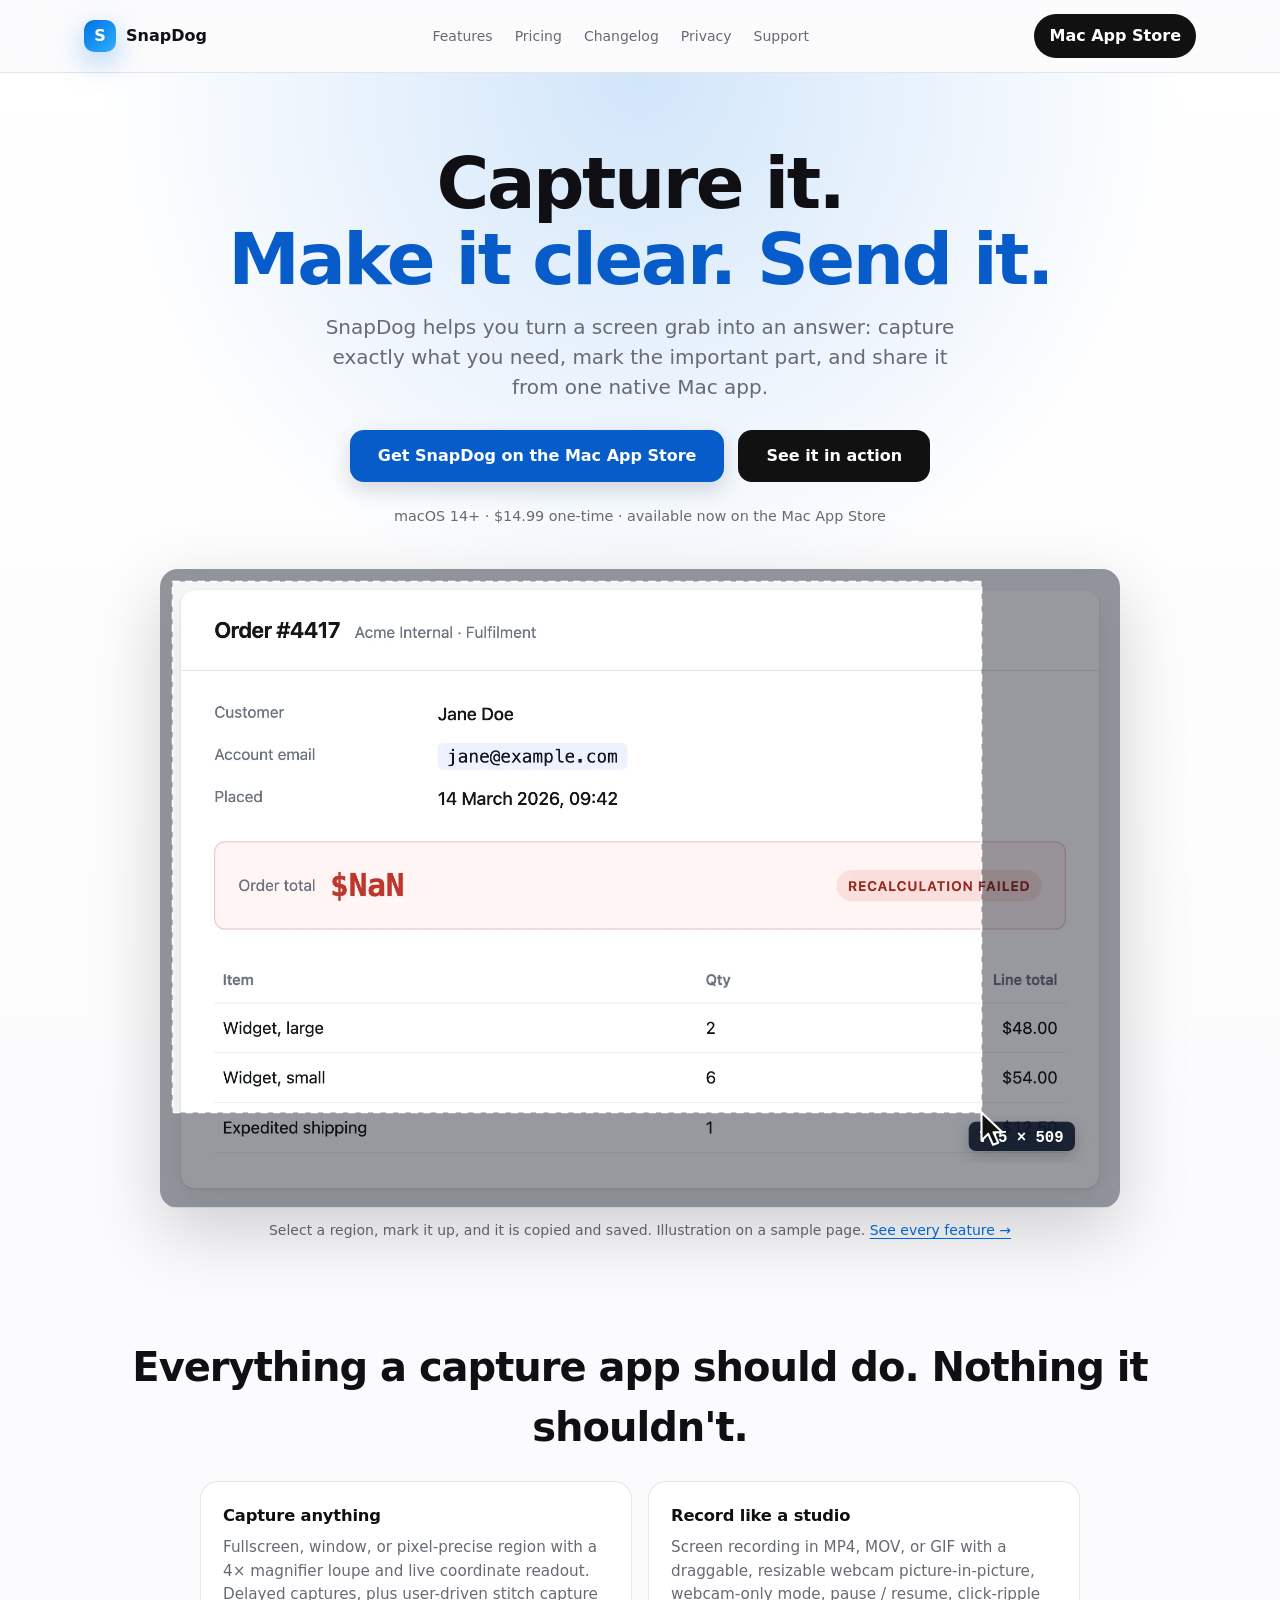
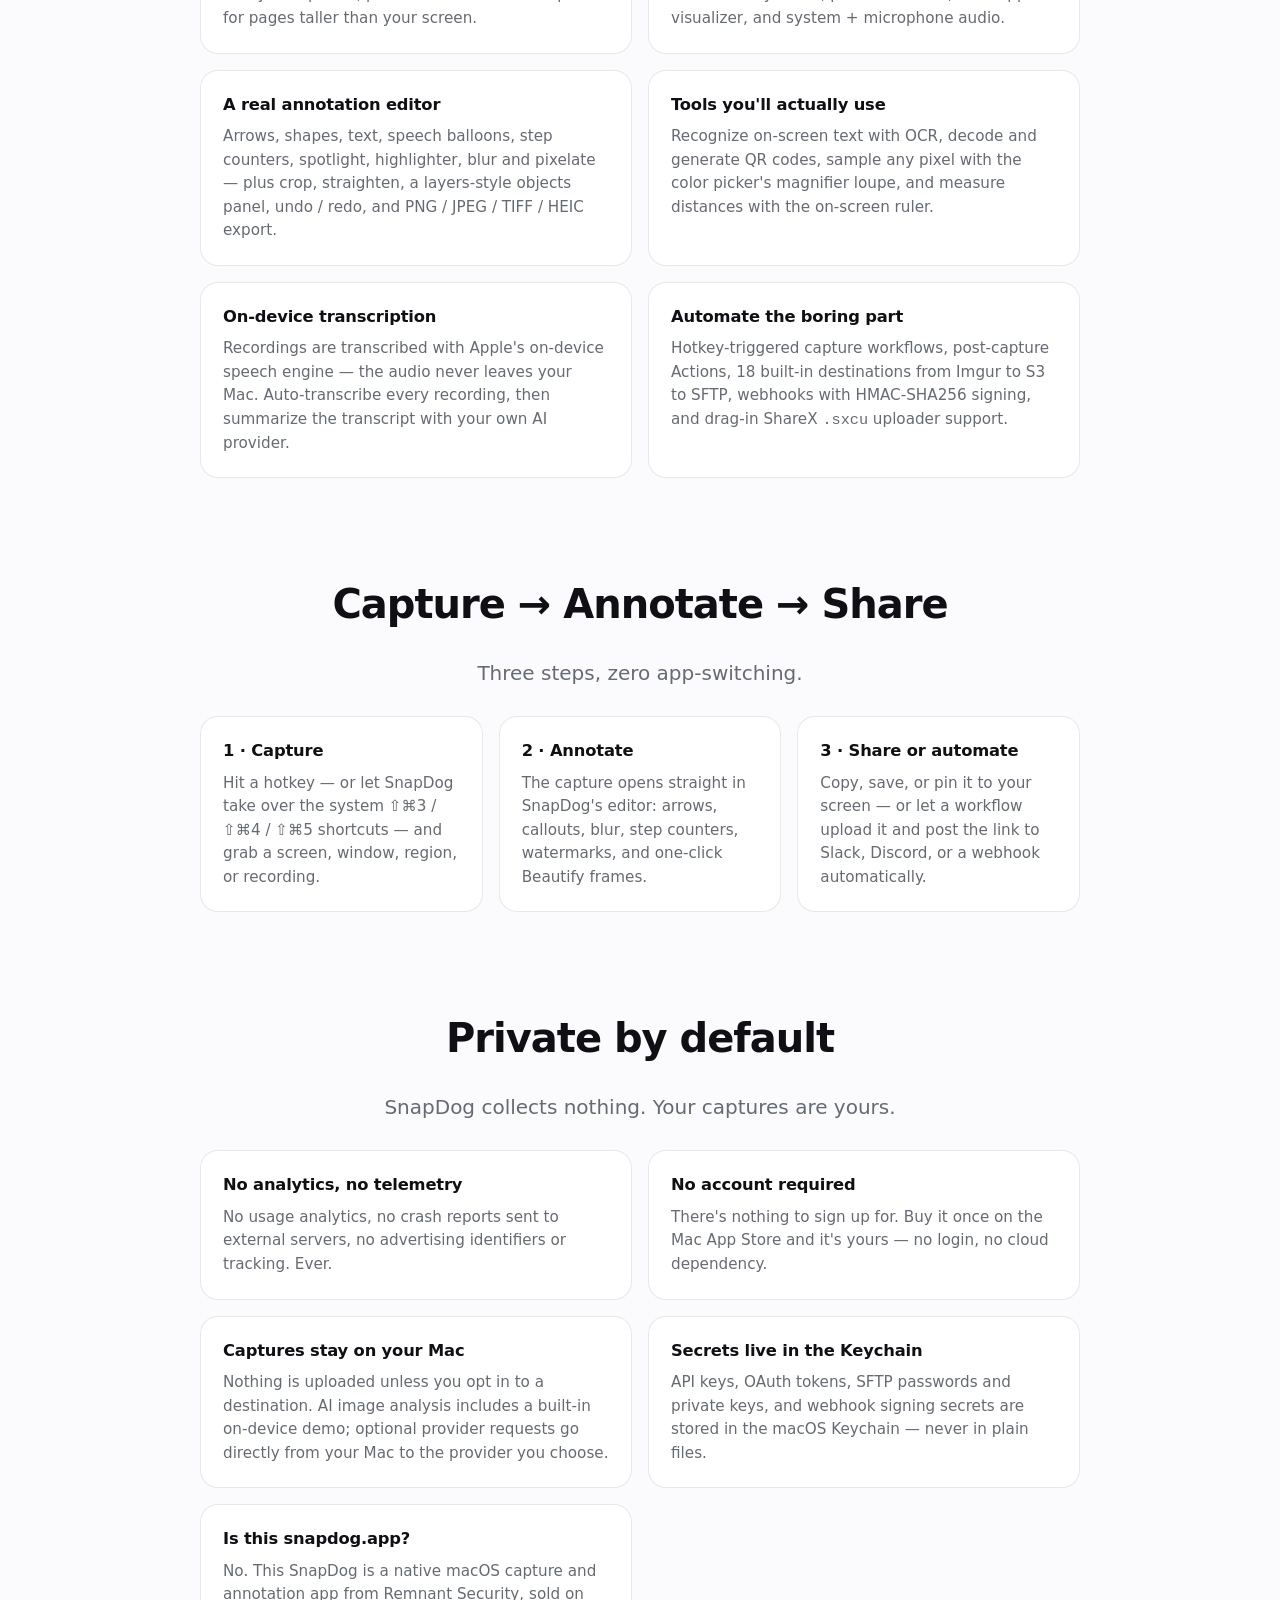
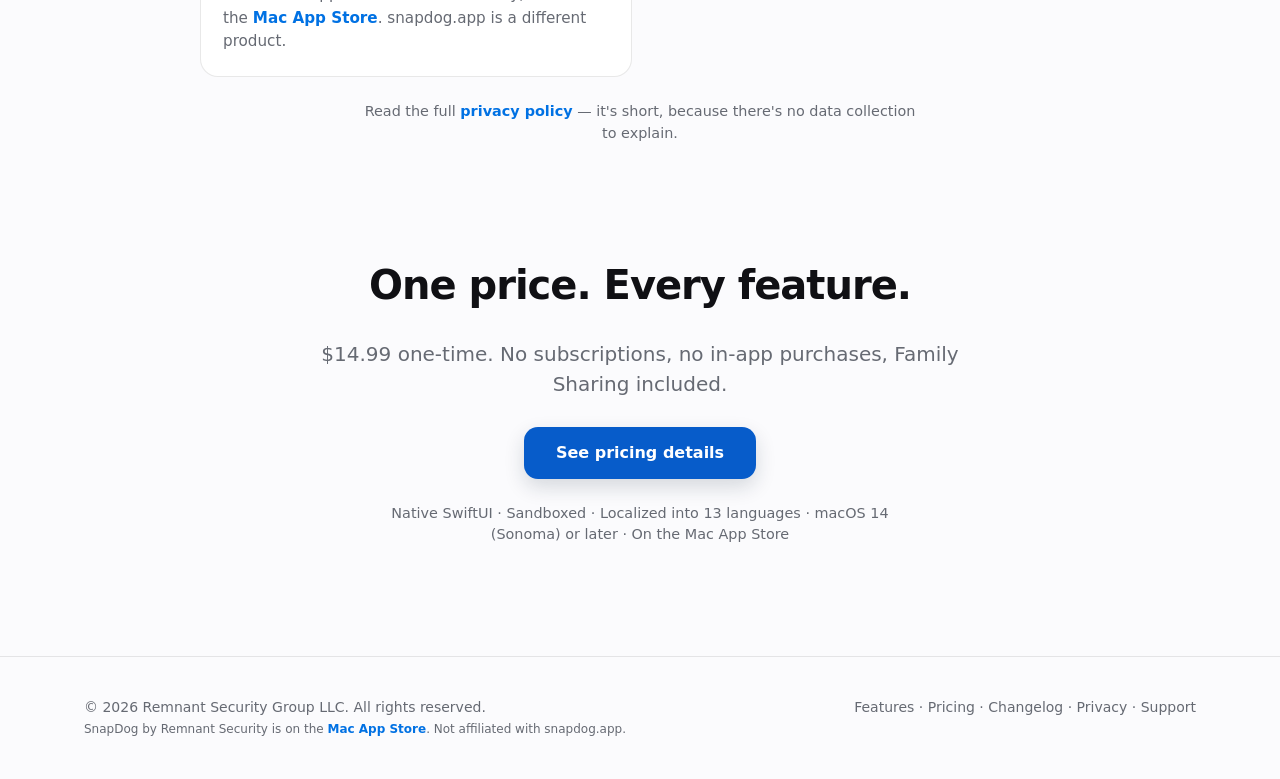
==== index.html @ 6e016fe4 "publish snapdog site → snapdog.remnantsecurity.com" ====
<!doctype html><html lang="en"><head><meta charset="utf-8"><meta name="viewport" content="width=device-width, initial-scale=1"><title>SnapDog — Capture, Record &amp; Annotate from your Mac's menu bar</title><meta name="description" content="SnapDog is a native macOS menu-bar app for screenshots, screen recording, and annotation — with OCR, QR tools, on-device transcription, workflows, and 18 built-in destinations. $14.99 one-time, available now on the Mac App Store."><link rel="canonical" href="https://snapdog.remnantsecurity.com/"><meta property="og:title" content="SnapDog — Capture, Record &amp; Annotate from your Mac's menu bar"><meta property="og:description" content="Native macOS screen capture, screen recording with webcam picture-in-picture, a full annotation editor, OCR, QR tools, and one-tap upload to 18 built-in destinations. $14.99 one-time — available now on the Mac App Store."><meta property="og:type" content="website"><meta property="og:url" content="https://snapdog.remnantsecurity.com/"><meta property="og:image" content="https://snapdog.remnantsecurity.com/og-card.png"><meta property="og:image:width" content="1024"><meta property="og:image:height" content="576"><meta property="og:image:alt" content="SnapDog for macOS: menu-bar capture menu, $14.99 once, no account, macOS 14+"><meta name="twitter:image" content="https://snapdog.remnantsecurity.com/og-card.png"><meta name="twitter:card" content="summary_large_image"><meta name="theme-color" content="#0071e3"><link rel="icon" type="image/svg+xml" href="/favicon.svg"><style>
:root{--accent:#0071e3;--accent2:#30b0ff;--dark:#07111f;--ink:#101014;--muted:#666a73;--bg:#fbfbfd;--card:#fff;--line:rgba(0,0,0,.09);--shadow:0 24px 70px rgba(0,0,0,.12);--radius:28px}*{box-sizing:border-box}html{scroll-behavior:smooth}body{margin:0;background:var(--bg);color:var(--ink);font-family:-apple-system,BlinkMacSystemFont,"SF Pro Display","Inter",system-ui,sans-serif;line-height:1.5;-webkit-font-smoothing:antialiased}a{color:inherit;text-decoration:none}.nav{position:sticky;top:0;z-index:50;background:rgba(251,251,253,.78);backdrop-filter:saturate(180%) blur(22px);border-bottom:1px solid var(--line)}.navin{max-width:1160px;margin:auto;padding:14px 24px;display:flex;align-items:center;justify-content:space-between}.brand{display:flex;align-items:center;gap:10px;font-weight:800}.mark{width:32px;height:32px;border-radius:10px;background:linear-gradient(135deg,var(--accent),var(--accent2));display:grid;place-items:center;color:white;box-shadow:0 10px 30px color-mix(in srgb,var(--accent) 35%,transparent)}.links{display:flex;gap:22px;color:var(--muted);font-size:14px}.pill{padding:10px 15px;border-radius:999px;background:#111;color:white;font-weight:700}.wrap{max-width:1160px;margin:auto;padding:0 24px}.miniHero{padding:72px 0 32px;background:radial-gradient(circle at 50% 0%,color-mix(in srgb,var(--accent) 18%,transparent),transparent 40%),linear-gradient(180deg,#fff,var(--bg));text-align:center}.miniHero h1{font-size:clamp(40px,6vw,72px);line-height:1;letter-spacing:-.05em;margin:0 0 14px}.miniHero h1 span{background:linear-gradient(135deg,#0071e3 0%,#30b0ff 100%);-webkit-background-clip:text;-webkit-text-fill-color:transparent;background-clip:text}.lead{font-size:20px;color:var(--muted);max-width:660px;margin:0 auto}.section{padding:48px 0 96px}.tierWrap{display:grid;grid-template-columns:minmax(0,420px);justify-content:center;margin-top:8px}.tier{position:relative;border:1px solid transparent;border-radius:24px;background:linear-gradient(#fff,#fff) padding-box,linear-gradient(135deg,#0071e3 0%,#30b0ff 100%) border-box;box-shadow:0 16px 48px rgba(0,113,227,.18);padding:44px 36px 36px;text-align:left}.tier .ribbon{position:absolute;top:-14px;left:50%;transform:translateX(-50%);background:linear-gradient(135deg,#0071e3 0%,#30b0ff 100%);color:#fff;font-size:.72rem;font-weight:700;letter-spacing:.06em;text-transform:uppercase;padding:6px 16px;border-radius:14px;box-shadow:0 4px 12px rgba(0,113,227,.35)}.tier h3{margin:0 0 4px;font-size:1.2rem;letter-spacing:-.01em}.priceTag{font-size:3rem;font-weight:800;letter-spacing:-.03em;margin:14px 0 6px}.priceTag small{font-size:1rem;color:var(--muted);font-weight:600;margin-left:6px}.period{color:var(--muted);font-size:.95rem;margin-bottom:24px}.intro{display:inline-block;background:color-mix(in srgb,var(--accent) 10%,white);color:color-mix(in srgb,var(--accent) 80%,black);padding:6px 12px;border-radius:10px;font-size:.85rem;font-weight:700;margin-bottom:22px}.tier ul{list-style:none;padding:0;display:grid;gap:10px;margin:0 0 28px}.tier li{display:flex;align-items:flex-start;gap:10px;font-size:.95rem;color:var(--ink);line-height:1.5}.tier li:before{content:"";width:18px;height:18px;flex-shrink:0;margin-top:2px;background:url("data:image/svg+xml,%3Csvg xmlns='http://www.w3.org/2000/svg' viewBox='0 0 20 20'%3E%3Ccircle cx='10' cy='10' r='10' fill='%230071e3'/%3E%3Cpath d='M6 10l3 3 5-5' stroke='white' stroke-width='1.5' fill='none' stroke-linecap='round' stroke-linejoin='round'/%3E%3C/svg%3E") no-repeat center;background-size:contain}.buy{display:block;text-align:center;background:linear-gradient(180deg,#0080ff 0%,#0071e3 100%);color:#fff;padding:14px;border-radius:14px;font-weight:700;font-size:1rem;box-shadow:0 4px 16px rgba(0,113,227,.30),inset 0 1px 0 rgba(255,255,255,.25);transition:filter .2s,transform .2s,box-shadow .2s}.buy:hover{filter:brightness(1.05);transform:translateY(-1px);box-shadow:0 10px 28px rgba(0,113,227,.40),inset 0 1px 0 rgba(255,255,255,.30)}.fineprint{text-align:center;color:var(--muted);font-size:.9rem;margin-top:24px;max-width:560px;margin-left:auto;margin-right:auto}.faq{margin-top:64px}.faq h2{font-size:clamp(28px,4vw,40px);letter-spacing:-.025em;margin:0 0 24px;text-align:center}.faqGrid{display:grid;grid-template-columns:repeat(2,1fr);gap:16px;max-width:880px;margin:0 auto}.faqItem{background:var(--card);border:1px solid var(--line);border-radius:18px;padding:22px}.faqItem h3{margin:0 0 8px;font-size:1.02rem;letter-spacing:-.01em}.faqItem p{margin:0;color:var(--muted);font-size:.95rem;line-height:1.55}.footer{padding:40px 0;color:var(--muted);font-size:14px;border-top:1px solid var(--line)}.footerin{display:flex;justify-content:space-between;gap:20px;flex-wrap:wrap}@media(max-width:768px){.links{display:none}.faqGrid{grid-template-columns:1fr}.tier{padding:36px 24px 30px}.priceTag{font-size:2.4rem}}.home-product{position:relative;width:min(100%,960px);aspect-ratio:1.7;margin:42px auto 0;background:#0b1322;border-radius:18px;overflow:hidden;box-shadow:0 24px 70px rgba(0,0,0,.18)}.home-product-image{position:absolute;display:block;max-width:none;width:275%;height:auto;left:50%;top:50%;transform:translate(-50%,-59%)}.home-caption{margin:12px 0 0;color:var(--muted);font-size:14px}.home-caption a{color:var(--accent);text-decoration:underline;text-underline-offset:3px}@media(max-width:650px){.home-product{aspect-ratio:1.2}.home-product-image{width:340%}}.miniHero h1{letter-spacing:-.035em;line-height:1.06}.miniHero h1 span{background:none;color:#075cca;-webkit-text-fill-color:currentColor}.buy{background:#075cca;box-shadow:0 8px 20px rgba(18,35,59,.16)}.buy:hover{box-shadow:0 12px 25px rgba(18,35,59,.2)}.sd-demo{position:relative;width:min(100%,960px);margin:42px auto 0;border-radius:18px;overflow:hidden;background:#f3f4f6;box-shadow:0 24px 70px rgba(0,0,0,.18);aspect-ratio:1840/1224}.sd-demo svg,.sd-demo>img{display:block;width:100%;height:100%}@media(max-width:650px){.sd-demo{border-radius:11px;margin-top:30px}}
/* Phone layout: keep site navigation reachable, and give links real tap targets. */@media(max-width:768px){.navin{flex-wrap:wrap;row-gap:2px}.links{display:flex!important;order:3;width:100%;gap:2px;overflow-x:auto;scrollbar-width:none;-webkit-overflow-scrolling:touch;margin:0 -10px}.links::-webkit-scrollbar{display:none}.links a{flex:none;padding:10px;font-size:15px;white-space:nowrap}footer a{display:inline-block;padding:10px 2px}.tier{min-width:0;overflow-wrap:anywhere}}
</style></head><body><nav class="nav"><div class="navin"><a class="brand" href="/"><span class="mark">S</span>SnapDog</a><div class="links"><a href="/features.html">Features</a><a href="/pricing.html">Pricing</a><a href="/changelog.html">Changelog</a><a href="/privacy.html">Privacy</a><a href="/support.html">Support</a></div><a class="pill" href="https://apps.apple.com/app/snapdog-capture-annotate/id6783121166?mt=12" target="_blank" rel="noopener">Mac App Store</a></div></nav><main><section class="miniHero"><div class="wrap"><h1>Capture it.<br><span>Make it clear. Send it.</span></h1><p class="lead">SnapDog helps you turn a screen grab into an answer: capture exactly what you need, mark the important part, and share it from one native Mac app.</p><div style="margin-top:28px;display:flex;gap:14px;justify-content:center;flex-wrap:wrap"><a class="buy" style="display:inline-block;padding:14px 28px" href="https://apps.apple.com/app/snapdog-capture-annotate/id6783121166?mt=12">Get SnapDog on the Mac App Store</a><a class="pill" style="padding:14px 28px;border-radius:14px" href="/features.html">See it in action</a></div><p class="fineprint">macOS 14+ · $14.99 one-time · available now on the Mac App Store</p><figure class="sd-demo home-demo" data-demo="flow"><img src="/media/order-annotated.png" alt="A sample order page marked up with an arrow, numbered steps, a highlight, and a blurred email address" width="1840" height="1224"></figure><p class="home-caption">Select a region, mark it up, and it is copied and saved. Illustration on a sample page. <a href="/features.html">See every feature →</a></p></div></section><section class="section" style="padding-top:0"><div class="wrap"><div class="faq"><h2>Everything a capture app should do. Nothing it shouldn't.</h2><div class="faqGrid"><div class="faqItem"><h3>Capture anything</h3><p>Fullscreen, window, or pixel-precise region with a 4× magnifier loupe and live coordinate readout. Delayed captures, plus user-driven stitch capture for pages taller than your screen.</p></div><div class="faqItem"><h3>Record like a studio</h3><p>Screen recording in MP4, MOV, or GIF with a draggable, resizable webcam picture-in-picture, webcam-only mode, pause / resume, click-ripple visualizer, and system + microphone audio.</p></div><div class="faqItem"><h3>A real annotation editor</h3><p>Arrows, shapes, text, speech balloons, step counters, spotlight, highlighter, blur and pixelate — plus crop, straighten, a layers-style objects panel, undo / redo, and PNG / JPEG / TIFF / HEIC export.</p></div><div class="faqItem"><h3>Tools you'll actually use</h3><p>Recognize on-screen text with OCR, decode and generate QR codes, sample any pixel with the color picker's magnifier loupe, and measure distances with the on-screen ruler.</p></div><div class="faqItem"><h3>On-device transcription</h3><p>Recordings are transcribed with Apple's on-device speech engine — the audio never leaves your Mac. Auto-transcribe every recording, then summarize the transcript with your own AI provider.</p></div><div class="faqItem"><h3>Automate the boring part</h3><p>Hotkey-triggered capture workflows, post-capture Actions, 18 built-in destinations from Imgur to S3 to SFTP, webhooks with HMAC-SHA256 signing, and drag-in ShareX <code>.sxcu</code> uploader support.</p></div></div></div></div></section><section class="section" style="padding-top:0"><div class="wrap"><div class="faq" style="margin-top:0"><h2>Capture → Annotate → Share</h2><p class="lead" style="text-align:center;margin-bottom:28px">Three steps, zero app-switching.</p><div style="display:grid;grid-template-columns:repeat(auto-fit,minmax(240px,1fr));gap:16px;max-width:880px;margin:0 auto"><div class="faqItem"><h3>1 · Capture</h3><p>Hit a hotkey — or let SnapDog take over the system ⇧⌘3 / ⇧⌘4 / ⇧⌘5 shortcuts — and grab a screen, window, region, or recording.</p></div><div class="faqItem"><h3>2 · Annotate</h3><p>The capture opens straight in SnapDog's editor: arrows, callouts, blur, step counters, watermarks, and one-click Beautify frames.</p></div><div class="faqItem"><h3>3 · Share or automate</h3><p>Copy, save, or pin it to your screen — or let a workflow upload it and post the link to Slack, Discord, or a webhook automatically.</p></div></div></div></div></section><section class="section" style="padding-top:0"><div class="wrap"><div class="faq" style="margin-top:0"><h2>Private by default</h2><p class="lead" style="text-align:center;margin-bottom:28px">SnapDog collects nothing. Your captures are yours.</p><div class="faqGrid"><div class="faqItem"><h3>No analytics, no telemetry</h3><p>No usage analytics, no crash reports sent to external servers, no advertising identifiers or tracking. Ever.</p></div><div class="faqItem"><h3>No account required</h3><p>There's nothing to sign up for. Buy it once on the Mac App Store and it's yours — no login, no cloud dependency.</p></div><div class="faqItem"><h3>Captures stay on your Mac</h3><p>Nothing is uploaded unless you opt in to a destination. AI image analysis includes a built-in on-device demo; optional provider requests go directly from your Mac to the provider you choose.</p></div><div class="faqItem"><h3>Secrets live in the Keychain</h3><p>API keys, OAuth tokens, SFTP passwords and private keys, and webhook signing secrets are stored in the macOS Keychain — never in plain files.</p></div><div class="faqItem"><h3>Is this snapdog.app?</h3><p>No. This SnapDog is a native macOS capture and annotation app from Remnant Security, sold on the <a href="https://apps.apple.com/us/app/snapdog-capture-annotate/id6783121166?mt=12" target="_blank" rel="noopener" style="color:var(--accent);font-weight:600">Mac App Store</a>. snapdog.app is a different product.</p></div></div><p class="fineprint">Read the full <a href="/privacy.html" style="color:var(--accent);font-weight:600">privacy policy</a> — it's short, because there's no data collection to explain.</p></div></div></section><section class="section" style="padding-top:0"><div class="wrap" style="text-align:center"><div class="faq" style="margin-top:0"><h2>One price. Every feature.</h2><p class="lead">$14.99 one-time. No subscriptions, no in-app purchases, Family Sharing included.</p><div style="margin-top:28px"><a class="buy" style="display:inline-block;padding:14px 32px" href="/pricing.html">See pricing details</a></div><p class="fineprint">Native SwiftUI · Sandboxed · Localized into 13 languages · macOS 14 (Sonoma) or later · On the Mac App Store</p></div></div></section></main><footer class="footer"><div class="wrap footerin"><div>© 2026 <a href="https://remnantsecurity.com" target="_blank">Remnant Security Group LLC</a>. All rights reserved.<br><span style="font-size:12px">SnapDog by Remnant Security is on the <a href="https://apps.apple.com/us/app/snapdog-capture-annotate/id6783121166?mt=12" target="_blank" rel="noopener" style="color:var(--accent);font-weight:600">Mac App Store</a>. Not affiliated with snapdog.app.</span></div><div><a href="/features.html">Features</a> · <a href="/pricing.html">Pricing</a> · <a href="/changelog.html">Changelog</a> · <a href="/privacy.html">Privacy</a> · <a href="/support.html">Support</a></div></div></footer><script src="/demo.js" defer></script><script src="/posthog.js"></script></body></html>
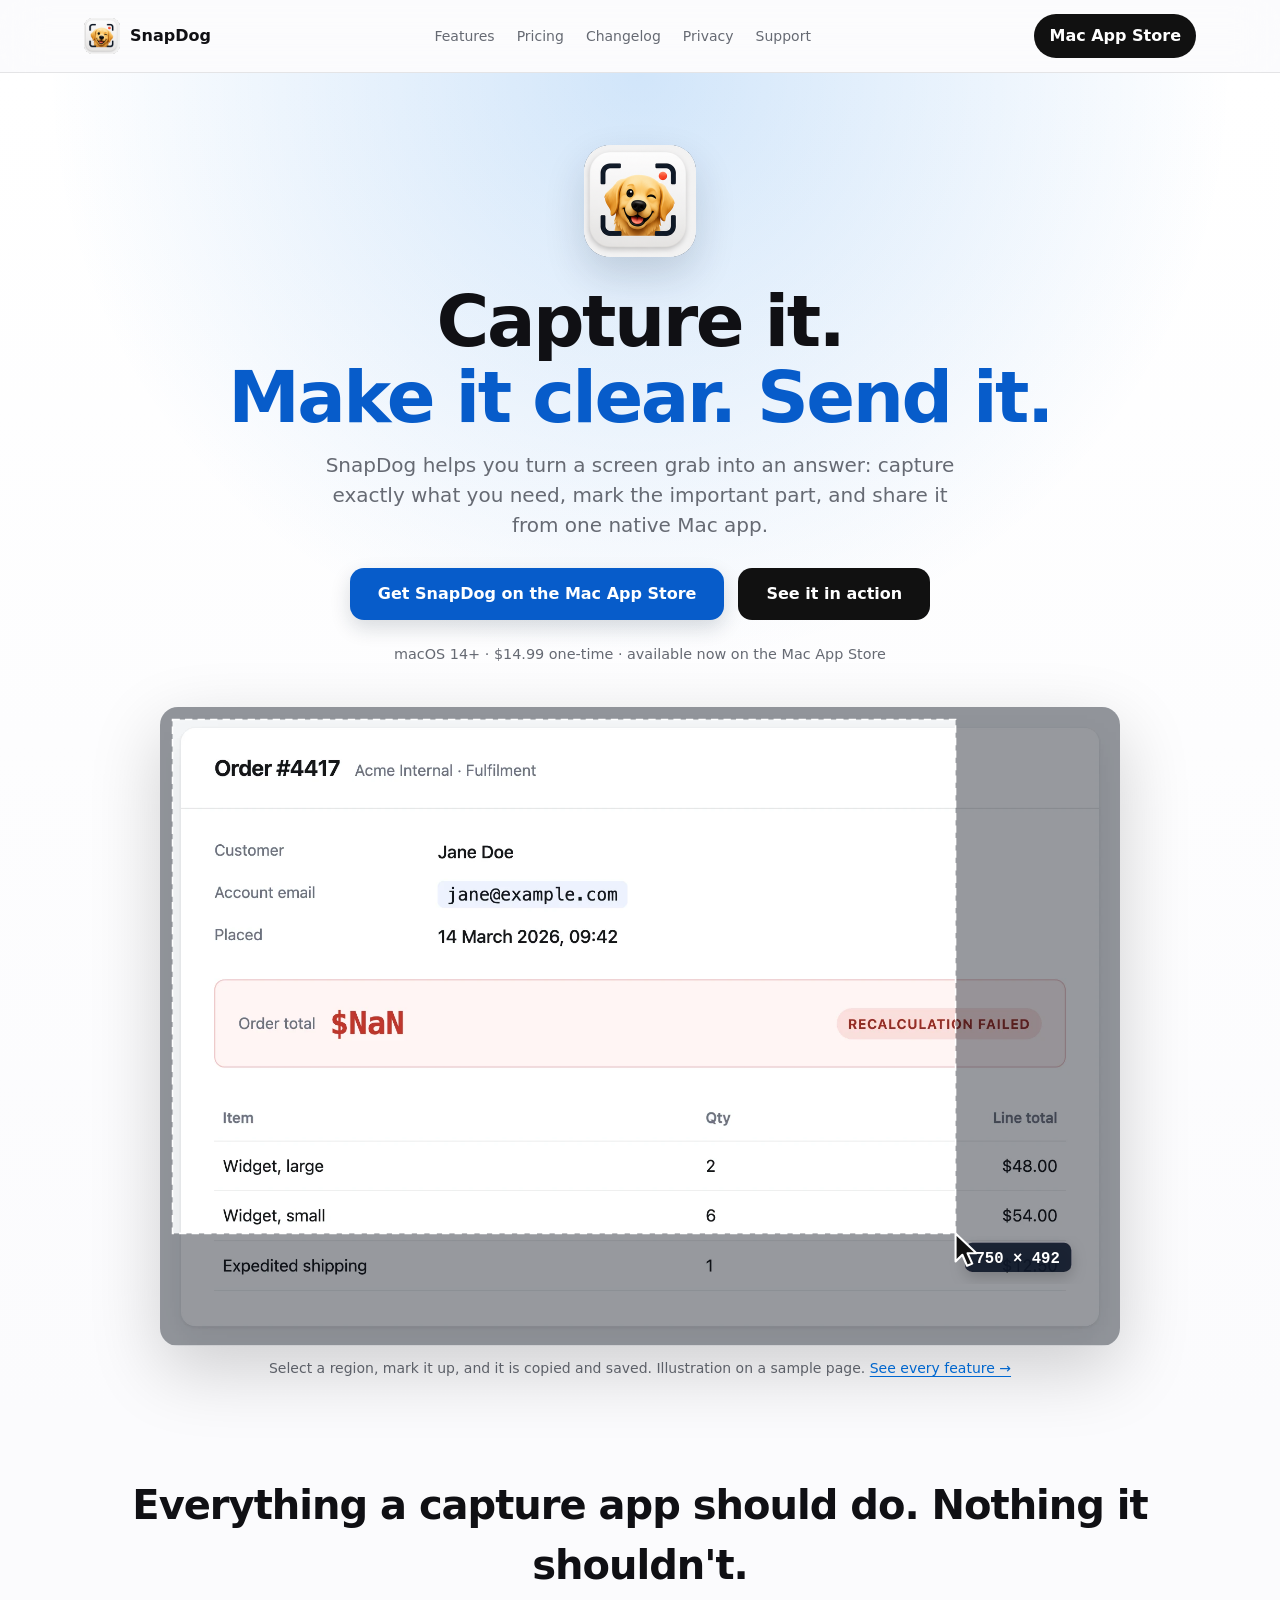
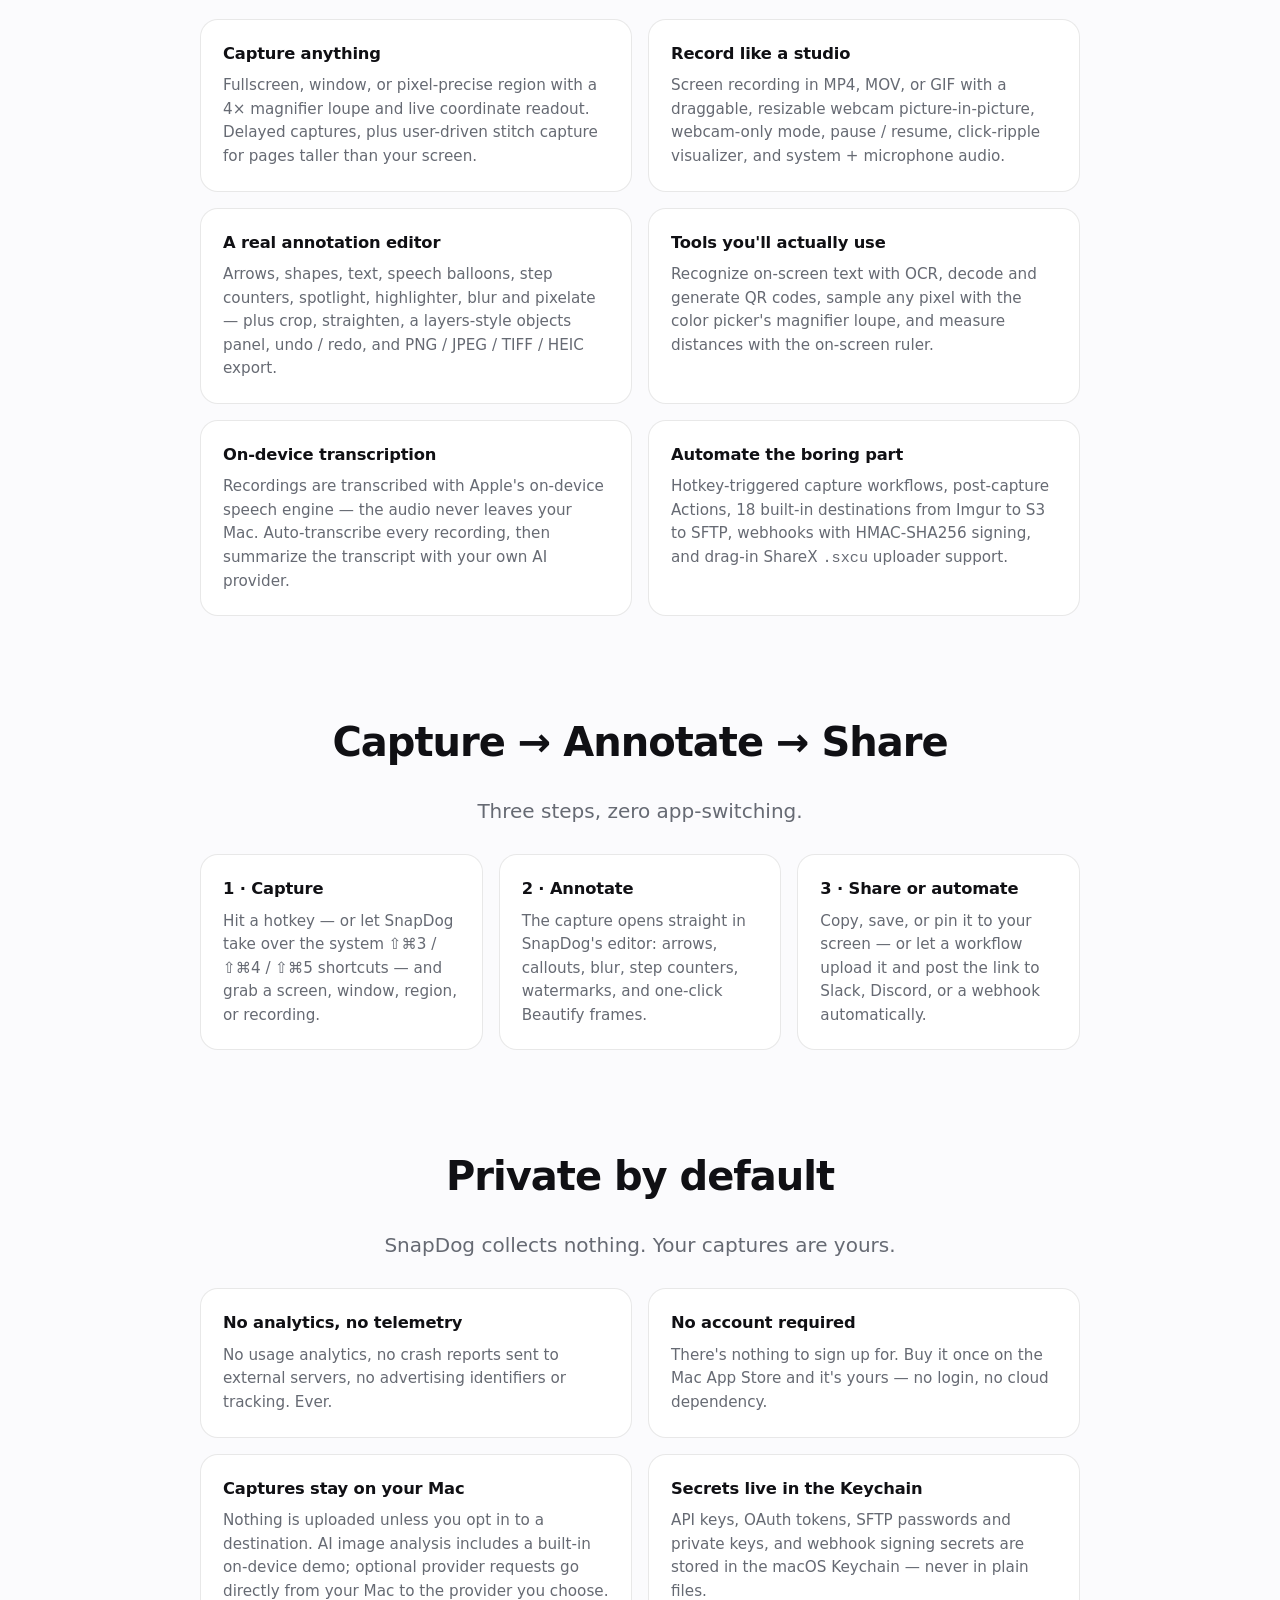
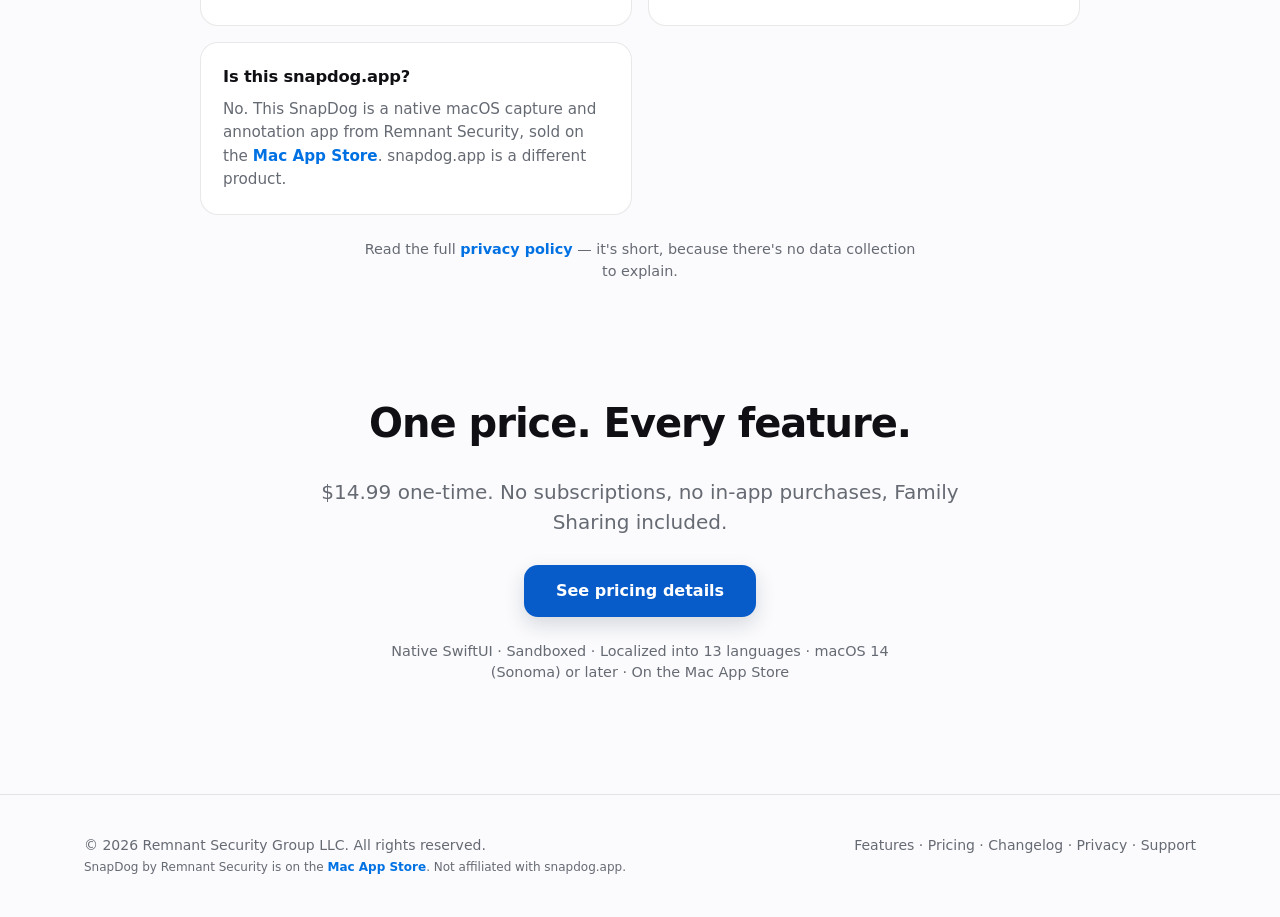
==== commit 023d66ec: "publish snapdog site → snapdog.remnantsecurity.com" ====
--- a/index.html
+++ b/index.html
@@ -1,4 +1,4 @@
-<!doctype html><html lang="en"><head><meta charset="utf-8"><meta name="viewport" content="width=device-width, initial-scale=1"><title>SnapDog — Capture, Record &amp; Annotate from your Mac's menu bar</title><meta name="description" content="SnapDog is a native macOS menu-bar app for screenshots, screen recording, and annotation — with OCR, QR tools, on-device transcription, workflows, and 18 built-in destinations. $14.99 one-time, available now on the Mac App Store."><link rel="canonical" href="https://snapdog.remnantsecurity.com/"><meta property="og:title" content="SnapDog — Capture, Record &amp; Annotate from your Mac's menu bar"><meta property="og:description" content="Native macOS screen capture, screen recording with webcam picture-in-picture, a full annotation editor, OCR, QR tools, and one-tap upload to 18 built-in destinations. $14.99 one-time — available now on the Mac App Store."><meta property="og:type" content="website"><meta property="og:url" content="https://snapdog.remnantsecurity.com/"><meta property="og:image" content="https://snapdog.remnantsecurity.com/og-card.png"><meta property="og:image:width" content="1024"><meta property="og:image:height" content="576"><meta property="og:image:alt" content="SnapDog for macOS: menu-bar capture menu, $14.99 once, no account, macOS 14+"><meta name="twitter:image" content="https://snapdog.remnantsecurity.com/og-card.png"><meta name="twitter:card" content="summary_large_image"><meta name="theme-color" content="#0071e3"><link rel="icon" type="image/svg+xml" href="/favicon.svg"><style>
+<!doctype html><html lang="en"><head><meta charset="utf-8"><meta name="viewport" content="width=device-width, initial-scale=1"><title>SnapDog — Capture, Record &amp; Annotate from your Mac's menu bar</title><meta name="description" content="SnapDog is a native macOS menu-bar app for screenshots, screen recording, and annotation — with OCR, QR tools, on-device transcription, workflows, and 18 built-in destinations. $14.99 one-time, available now on the Mac App Store."><link rel="canonical" href="https://snapdog.remnantsecurity.com/"><meta property="og:title" content="SnapDog — Capture, Record &amp; Annotate from your Mac's menu bar"><meta property="og:description" content="Native macOS screen capture, screen recording with webcam picture-in-picture, a full annotation editor, OCR, QR tools, and one-tap upload to 18 built-in destinations. $14.99 one-time — available now on the Mac App Store."><meta property="og:type" content="website"><meta property="og:url" content="https://snapdog.remnantsecurity.com/"><meta property="og:image" content="https://snapdog.remnantsecurity.com/og-card.png"><meta property="og:image:width" content="1024"><meta property="og:image:height" content="576"><meta property="og:image:alt" content="SnapDog for macOS: menu-bar capture menu, $14.99 once, no account, macOS 14+"><meta name="twitter:image" content="https://snapdog.remnantsecurity.com/og-card.png"><meta name="twitter:card" content="summary_large_image"><meta name="theme-color" content="#0071e3"><link rel="icon" type="image/png" sizes="32x32" href="/favicon-32.png"><link rel="icon" type="image/png" sizes="64x64" href="/favicon-64.png"><link rel="apple-touch-icon" href="/apple-touch-icon.png"><style>
 :root{--accent:#0071e3;--accent2:#30b0ff;--dark:#07111f;--ink:#101014;--muted:#666a73;--bg:#fbfbfd;--card:#fff;--line:rgba(0,0,0,.09);--shadow:0 24px 70px rgba(0,0,0,.12);--radius:28px}*{box-sizing:border-box}html{scroll-behavior:smooth}body{margin:0;background:var(--bg);color:var(--ink);font-family:-apple-system,BlinkMacSystemFont,"SF Pro Display","Inter",system-ui,sans-serif;line-height:1.5;-webkit-font-smoothing:antialiased}a{color:inherit;text-decoration:none}.nav{position:sticky;top:0;z-index:50;background:rgba(251,251,253,.78);backdrop-filter:saturate(180%) blur(22px);border-bottom:1px solid var(--line)}.navin{max-width:1160px;margin:auto;padding:14px 24px;display:flex;align-items:center;justify-content:space-between}.brand{display:flex;align-items:center;gap:10px;font-weight:800}.mark{width:32px;height:32px;border-radius:10px;background:linear-gradient(135deg,var(--accent),var(--accent2));display:grid;place-items:center;color:white;box-shadow:0 10px 30px color-mix(in srgb,var(--accent) 35%,transparent)}.links{display:flex;gap:22px;color:var(--muted);font-size:14px}.pill{padding:10px 15px;border-radius:999px;background:#111;color:white;font-weight:700}.wrap{max-width:1160px;margin:auto;padding:0 24px}.miniHero{padding:72px 0 32px;background:radial-gradient(circle at 50% 0%,color-mix(in srgb,var(--accent) 18%,transparent),transparent 40%),linear-gradient(180deg,#fff,var(--bg));text-align:center}.miniHero h1{font-size:clamp(40px,6vw,72px);line-height:1;letter-spacing:-.05em;margin:0 0 14px}.miniHero h1 span{background:linear-gradient(135deg,#0071e3 0%,#30b0ff 100%);-webkit-background-clip:text;-webkit-text-fill-color:transparent;background-clip:text}.lead{font-size:20px;color:var(--muted);max-width:660px;margin:0 auto}.section{padding:48px 0 96px}.tierWrap{display:grid;grid-template-columns:minmax(0,420px);justify-content:center;margin-top:8px}.tier{position:relative;border:1px solid transparent;border-radius:24px;background:linear-gradient(#fff,#fff) padding-box,linear-gradient(135deg,#0071e3 0%,#30b0ff 100%) border-box;box-shadow:0 16px 48px rgba(0,113,227,.18);padding:44px 36px 36px;text-align:left}.tier .ribbon{position:absolute;top:-14px;left:50%;transform:translateX(-50%);background:linear-gradient(135deg,#0071e3 0%,#30b0ff 100%);color:#fff;font-size:.72rem;font-weight:700;letter-spacing:.06em;text-transform:uppercase;padding:6px 16px;border-radius:14px;box-shadow:0 4px 12px rgba(0,113,227,.35)}.tier h3{margin:0 0 4px;font-size:1.2rem;letter-spacing:-.01em}.priceTag{font-size:3rem;font-weight:800;letter-spacing:-.03em;margin:14px 0 6px}.priceTag small{font-size:1rem;color:var(--muted);font-weight:600;margin-left:6px}.period{color:var(--muted);font-size:.95rem;margin-bottom:24px}.intro{display:inline-block;background:color-mix(in srgb,var(--accent) 10%,white);color:color-mix(in srgb,var(--accent) 80%,black);padding:6px 12px;border-radius:10px;font-size:.85rem;font-weight:700;margin-bottom:22px}.tier ul{list-style:none;padding:0;display:grid;gap:10px;margin:0 0 28px}.tier li{display:flex;align-items:flex-start;gap:10px;font-size:.95rem;color:var(--ink);line-height:1.5}.tier li:before{content:"";width:18px;height:18px;flex-shrink:0;margin-top:2px;background:url("data:image/svg+xml,%3Csvg xmlns='http://www.w3.org/2000/svg' viewBox='0 0 20 20'%3E%3Ccircle cx='10' cy='10' r='10' fill='%230071e3'/%3E%3Cpath d='M6 10l3 3 5-5' stroke='white' stroke-width='1.5' fill='none' stroke-linecap='round' stroke-linejoin='round'/%3E%3C/svg%3E") no-repeat center;background-size:contain}.buy{display:block;text-align:center;background:linear-gradient(180deg,#0080ff 0%,#0071e3 100%);color:#fff;padding:14px;border-radius:14px;font-weight:700;font-size:1rem;box-shadow:0 4px 16px rgba(0,113,227,.30),inset 0 1px 0 rgba(255,255,255,.25);transition:filter .2s,transform .2s,box-shadow .2s}.buy:hover{filter:brightness(1.05);transform:translateY(-1px);box-shadow:0 10px 28px rgba(0,113,227,.40),inset 0 1px 0 rgba(255,255,255,.30)}.fineprint{text-align:center;color:var(--muted);font-size:.9rem;margin-top:24px;max-width:560px;margin-left:auto;margin-right:auto}.faq{margin-top:64px}.faq h2{font-size:clamp(28px,4vw,40px);letter-spacing:-.025em;margin:0 0 24px;text-align:center}.faqGrid{display:grid;grid-template-columns:repeat(2,1fr);gap:16px;max-width:880px;margin:0 auto}.faqItem{background:var(--card);border:1px solid var(--line);border-radius:18px;padding:22px}.faqItem h3{margin:0 0 8px;font-size:1.02rem;letter-spacing:-.01em}.faqItem p{margin:0;color:var(--muted);font-size:.95rem;line-height:1.55}.footer{padding:40px 0;color:var(--muted);font-size:14px;border-top:1px solid var(--line)}.footerin{display:flex;justify-content:space-between;gap:20px;flex-wrap:wrap}@media(max-width:768px){.links{display:none}.faqGrid{grid-template-columns:1fr}.tier{padding:36px 24px 30px}.priceTag{font-size:2.4rem}}.home-product{position:relative;width:min(100%,960px);aspect-ratio:1.7;margin:42px auto 0;background:#0b1322;border-radius:18px;overflow:hidden;box-shadow:0 24px 70px rgba(0,0,0,.18)}.home-product-image{position:absolute;display:block;max-width:none;width:275%;height:auto;left:50%;top:50%;transform:translate(-50%,-59%)}.home-caption{margin:12px 0 0;color:var(--muted);font-size:14px}.home-caption a{color:var(--accent);text-decoration:underline;text-underline-offset:3px}@media(max-width:650px){.home-product{aspect-ratio:1.2}.home-product-image{width:340%}}.miniHero h1{letter-spacing:-.035em;line-height:1.06}.miniHero h1 span{background:none;color:#075cca;-webkit-text-fill-color:currentColor}.buy{background:#075cca;box-shadow:0 8px 20px rgba(18,35,59,.16)}.buy:hover{box-shadow:0 12px 25px rgba(18,35,59,.2)}.sd-demo{position:relative;width:min(100%,960px);margin:42px auto 0;border-radius:18px;overflow:hidden;background:#f3f4f6;box-shadow:0 24px 70px rgba(0,0,0,.18);aspect-ratio:1840/1224}.sd-demo svg,.sd-demo>img{display:block;width:100%;height:100%}@media(max-width:650px){.sd-demo{border-radius:11px;margin-top:30px}}
 /* Phone layout: keep site navigation reachable, and give links real tap targets. */@media(max-width:768px){.navin{flex-wrap:wrap;row-gap:2px}.links{display:flex!important;order:3;width:100%;gap:2px;overflow-x:auto;scrollbar-width:none;-webkit-overflow-scrolling:touch;margin:0 -10px}.links::-webkit-scrollbar{display:none}.links a{flex:none;padding:10px;font-size:15px;white-space:nowrap}footer a{display:inline-block;padding:10px 2px}.tier{min-width:0;overflow-wrap:anywhere}}
-</style></head><body><nav class="nav"><div class="navin"><a class="brand" href="/"><span class="mark">S</span>SnapDog</a><div class="links"><a href="/features.html">Features</a><a href="/pricing.html">Pricing</a><a href="/changelog.html">Changelog</a><a href="/privacy.html">Privacy</a><a href="/support.html">Support</a></div><a class="pill" href="https://apps.apple.com/app/snapdog-capture-annotate/id6783121166?mt=12" target="_blank" rel="noopener">Mac App Store</a></div></nav><main><section class="miniHero"><div class="wrap"><h1>Capture it.<br><span>Make it clear. Send it.</span></h1><p class="lead">SnapDog helps you turn a screen grab into an answer: capture exactly what you need, mark the important part, and share it from one native Mac app.</p><div style="margin-top:28px;display:flex;gap:14px;justify-content:center;flex-wrap:wrap"><a class="buy" style="display:inline-block;padding:14px 28px" href="https://apps.apple.com/app/snapdog-capture-annotate/id6783121166?mt=12">Get SnapDog on the Mac App Store</a><a class="pill" style="padding:14px 28px;border-radius:14px" href="/features.html">See it in action</a></div><p class="fineprint">macOS 14+ · $14.99 one-time · available now on the Mac App Store</p><figure class="sd-demo home-demo" data-demo="flow"><img src="/media/order-annotated.png" alt="A sample order page marked up with an arrow, numbered steps, a highlight, and a blurred email address" width="1840" height="1224"></figure><p class="home-caption">Select a region, mark it up, and it is copied and saved. Illustration on a sample page. <a href="/features.html">See every feature →</a></p></div></section><section class="section" style="padding-top:0"><div class="wrap"><div class="faq"><h2>Everything a capture app should do. Nothing it shouldn't.</h2><div class="faqGrid"><div class="faqItem"><h3>Capture anything</h3><p>Fullscreen, window, or pixel-precise region with a 4× magnifier loupe and live coordinate readout. Delayed captures, plus user-driven stitch capture for pages taller than your screen.</p></div><div class="faqItem"><h3>Record like a studio</h3><p>Screen recording in MP4, MOV, or GIF with a draggable, resizable webcam picture-in-picture, webcam-only mode, pause / resume, click-ripple visualizer, and system + microphone audio.</p></div><div class="faqItem"><h3>A real annotation editor</h3><p>Arrows, shapes, text, speech balloons, step counters, spotlight, highlighter, blur and pixelate — plus crop, straighten, a layers-style objects panel, undo / redo, and PNG / JPEG / TIFF / HEIC export.</p></div><div class="faqItem"><h3>Tools you'll actually use</h3><p>Recognize on-screen text with OCR, decode and generate QR codes, sample any pixel with the color picker's magnifier loupe, and measure distances with the on-screen ruler.</p></div><div class="faqItem"><h3>On-device transcription</h3><p>Recordings are transcribed with Apple's on-device speech engine — the audio never leaves your Mac. Auto-transcribe every recording, then summarize the transcript with your own AI provider.</p></div><div class="faqItem"><h3>Automate the boring part</h3><p>Hotkey-triggered capture workflows, post-capture Actions, 18 built-in destinations from Imgur to S3 to SFTP, webhooks with HMAC-SHA256 signing, and drag-in ShareX <code>.sxcu</code> uploader support.</p></div></div></div></div></section><section class="section" style="padding-top:0"><div class="wrap"><div class="faq" style="margin-top:0"><h2>Capture → Annotate → Share</h2><p class="lead" style="text-align:center;margin-bottom:28px">Three steps, zero app-switching.</p><div style="display:grid;grid-template-columns:repeat(auto-fit,minmax(240px,1fr));gap:16px;max-width:880px;margin:0 auto"><div class="faqItem"><h3>1 · Capture</h3><p>Hit a hotkey — or let SnapDog take over the system ⇧⌘3 / ⇧⌘4 / ⇧⌘5 shortcuts — and grab a screen, window, region, or recording.</p></div><div class="faqItem"><h3>2 · Annotate</h3><p>The capture opens straight in SnapDog's editor: arrows, callouts, blur, step counters, watermarks, and one-click Beautify frames.</p></div><div class="faqItem"><h3>3 · Share or automate</h3><p>Copy, save, or pin it to your screen — or let a workflow upload it and post the link to Slack, Discord, or a webhook automatically.</p></div></div></div></div></section><section class="section" style="padding-top:0"><div class="wrap"><div class="faq" style="margin-top:0"><h2>Private by default</h2><p class="lead" style="text-align:center;margin-bottom:28px">SnapDog collects nothing. Your captures are yours.</p><div class="faqGrid"><div class="faqItem"><h3>No analytics, no telemetry</h3><p>No usage analytics, no crash reports sent to external servers, no advertising identifiers or tracking. Ever.</p></div><div class="faqItem"><h3>No account required</h3><p>There's nothing to sign up for. Buy it once on the Mac App Store and it's yours — no login, no cloud dependency.</p></div><div class="faqItem"><h3>Captures stay on your Mac</h3><p>Nothing is uploaded unless you opt in to a destination. AI image analysis includes a built-in on-device demo; optional provider requests go directly from your Mac to the provider you choose.</p></div><div class="faqItem"><h3>Secrets live in the Keychain</h3><p>API keys, OAuth tokens, SFTP passwords and private keys, and webhook signing secrets are stored in the macOS Keychain — never in plain files.</p></div><div class="faqItem"><h3>Is this snapdog.app?</h3><p>No. This SnapDog is a native macOS capture and annotation app from Remnant Security, sold on the <a href="https://apps.apple.com/us/app/snapdog-capture-annotate/id6783121166?mt=12" target="_blank" rel="noopener" style="color:var(--accent);font-weight:600">Mac App Store</a>. snapdog.app is a different product.</p></div></div><p class="fineprint">Read the full <a href="/privacy.html" style="color:var(--accent);font-weight:600">privacy policy</a> — it's short, because there's no data collection to explain.</p></div></div></section><section class="section" style="padding-top:0"><div class="wrap" style="text-align:center"><div class="faq" style="margin-top:0"><h2>One price. Every feature.</h2><p class="lead">$14.99 one-time. No subscriptions, no in-app purchases, Family Sharing included.</p><div style="margin-top:28px"><a class="buy" style="display:inline-block;padding:14px 32px" href="/pricing.html">See pricing details</a></div><p class="fineprint">Native SwiftUI · Sandboxed · Localized into 13 languages · macOS 14 (Sonoma) or later · On the Mac App Store</p></div></div></section></main><footer class="footer"><div class="wrap footerin"><div>© 2026 <a href="https://remnantsecurity.com" target="_blank">Remnant Security Group LLC</a>. All rights reserved.<br><span style="font-size:12px">SnapDog by Remnant Security is on the <a href="https://apps.apple.com/us/app/snapdog-capture-annotate/id6783121166?mt=12" target="_blank" rel="noopener" style="color:var(--accent);font-weight:600">Mac App Store</a>. Not affiliated with snapdog.app.</span></div><div><a href="/features.html">Features</a> · <a href="/pricing.html">Pricing</a> · <a href="/changelog.html">Changelog</a> · <a href="/privacy.html">Privacy</a> · <a href="/support.html">Support</a></div></div></footer><script src="/demo.js" defer></script><script src="/posthog.js"></script></body></html>
+.brand .logo{display:block;width:36px;height:36px;border-radius:9px}.hero-icon{display:block;width:112px;height:112px;margin:0 auto 26px;border-radius:26px;box-shadow:0 18px 40px rgba(14,31,55,.16)}@media(max-width:650px){.hero-icon{width:84px;height:84px;border-radius:20px;margin-bottom:20px}}</style></head><body><nav class="nav"><div class="navin"><a class="brand" href="/"><img class="logo" src="/logo-108.png" alt="" width="36" height="36">SnapDog</a><div class="links"><a href="/features.html">Features</a><a href="/pricing.html">Pricing</a><a href="/changelog.html">Changelog</a><a href="/privacy.html">Privacy</a><a href="/support.html">Support</a></div><a class="pill" href="https://apps.apple.com/app/snapdog-capture-annotate/id6783121166?mt=12" target="_blank" rel="noopener">Mac App Store</a></div></nav><main><section class="miniHero"><div class="wrap"><img class="hero-icon" src="/logo-224.png" alt="SnapDog app icon" width="112" height="112"><h1>Capture it.<br><span>Make it clear. Send it.</span></h1><p class="lead">SnapDog helps you turn a screen grab into an answer: capture exactly what you need, mark the important part, and share it from one native Mac app.</p><div style="margin-top:28px;display:flex;gap:14px;justify-content:center;flex-wrap:wrap"><a class="buy" style="display:inline-block;padding:14px 28px" href="https://apps.apple.com/app/snapdog-capture-annotate/id6783121166?mt=12">Get SnapDog on the Mac App Store</a><a class="pill" style="padding:14px 28px;border-radius:14px" href="/features.html">See it in action</a></div><p class="fineprint">macOS 14+ · $14.99 one-time · available now on the Mac App Store</p><figure class="sd-demo home-demo" data-demo="flow"><img src="/media/order-annotated.png" alt="A sample order page marked up with an arrow, numbered steps, a highlight, and a blurred email address" width="1840" height="1224"></figure><p class="home-caption">Select a region, mark it up, and it is copied and saved. Illustration on a sample page. <a href="/features.html">See every feature →</a></p></div></section><section class="section" style="padding-top:0"><div class="wrap"><div class="faq"><h2>Everything a capture app should do. Nothing it shouldn't.</h2><div class="faqGrid"><div class="faqItem"><h3>Capture anything</h3><p>Fullscreen, window, or pixel-precise region with a 4× magnifier loupe and live coordinate readout. Delayed captures, plus user-driven stitch capture for pages taller than your screen.</p></div><div class="faqItem"><h3>Record like a studio</h3><p>Screen recording in MP4, MOV, or GIF with a draggable, resizable webcam picture-in-picture, webcam-only mode, pause / resume, click-ripple visualizer, and system + microphone audio.</p></div><div class="faqItem"><h3>A real annotation editor</h3><p>Arrows, shapes, text, speech balloons, step counters, spotlight, highlighter, blur and pixelate — plus crop, straighten, a layers-style objects panel, undo / redo, and PNG / JPEG / TIFF / HEIC export.</p></div><div class="faqItem"><h3>Tools you'll actually use</h3><p>Recognize on-screen text with OCR, decode and generate QR codes, sample any pixel with the color picker's magnifier loupe, and measure distances with the on-screen ruler.</p></div><div class="faqItem"><h3>On-device transcription</h3><p>Recordings are transcribed with Apple's on-device speech engine — the audio never leaves your Mac. Auto-transcribe every recording, then summarize the transcript with your own AI provider.</p></div><div class="faqItem"><h3>Automate the boring part</h3><p>Hotkey-triggered capture workflows, post-capture Actions, 18 built-in destinations from Imgur to S3 to SFTP, webhooks with HMAC-SHA256 signing, and drag-in ShareX <code>.sxcu</code> uploader support.</p></div></div></div></div></section><section class="section" style="padding-top:0"><div class="wrap"><div class="faq" style="margin-top:0"><h2>Capture → Annotate → Share</h2><p class="lead" style="text-align:center;margin-bottom:28px">Three steps, zero app-switching.</p><div style="display:grid;grid-template-columns:repeat(auto-fit,minmax(240px,1fr));gap:16px;max-width:880px;margin:0 auto"><div class="faqItem"><h3>1 · Capture</h3><p>Hit a hotkey — or let SnapDog take over the system ⇧⌘3 / ⇧⌘4 / ⇧⌘5 shortcuts — and grab a screen, window, region, or recording.</p></div><div class="faqItem"><h3>2 · Annotate</h3><p>The capture opens straight in SnapDog's editor: arrows, callouts, blur, step counters, watermarks, and one-click Beautify frames.</p></div><div class="faqItem"><h3>3 · Share or automate</h3><p>Copy, save, or pin it to your screen — or let a workflow upload it and post the link to Slack, Discord, or a webhook automatically.</p></div></div></div></div></section><section class="section" style="padding-top:0"><div class="wrap"><div class="faq" style="margin-top:0"><h2>Private by default</h2><p class="lead" style="text-align:center;margin-bottom:28px">SnapDog collects nothing. Your captures are yours.</p><div class="faqGrid"><div class="faqItem"><h3>No analytics, no telemetry</h3><p>No usage analytics, no crash reports sent to external servers, no advertising identifiers or tracking. Ever.</p></div><div class="faqItem"><h3>No account required</h3><p>There's nothing to sign up for. Buy it once on the Mac App Store and it's yours — no login, no cloud dependency.</p></div><div class="faqItem"><h3>Captures stay on your Mac</h3><p>Nothing is uploaded unless you opt in to a destination. AI image analysis includes a built-in on-device demo; optional provider requests go directly from your Mac to the provider you choose.</p></div><div class="faqItem"><h3>Secrets live in the Keychain</h3><p>API keys, OAuth tokens, SFTP passwords and private keys, and webhook signing secrets are stored in the macOS Keychain — never in plain files.</p></div><div class="faqItem"><h3>Is this snapdog.app?</h3><p>No. This SnapDog is a native macOS capture and annotation app from Remnant Security, sold on the <a href="https://apps.apple.com/us/app/snapdog-capture-annotate/id6783121166?mt=12" target="_blank" rel="noopener" style="color:var(--accent);font-weight:600">Mac App Store</a>. snapdog.app is a different product.</p></div></div><p class="fineprint">Read the full <a href="/privacy.html" style="color:var(--accent);font-weight:600">privacy policy</a> — it's short, because there's no data collection to explain.</p></div></div></section><section class="section" style="padding-top:0"><div class="wrap" style="text-align:center"><div class="faq" style="margin-top:0"><h2>One price. Every feature.</h2><p class="lead">$14.99 one-time. No subscriptions, no in-app purchases, Family Sharing included.</p><div style="margin-top:28px"><a class="buy" style="display:inline-block;padding:14px 32px" href="/pricing.html">See pricing details</a></div><p class="fineprint">Native SwiftUI · Sandboxed · Localized into 13 languages · macOS 14 (Sonoma) or later · On the Mac App Store</p></div></div></section></main><footer class="footer"><div class="wrap footerin"><div>© 2026 <a href="https://remnantsecurity.com" target="_blank">Remnant Security Group LLC</a>. All rights reserved.<br><span style="font-size:12px">SnapDog by Remnant Security is on the <a href="https://apps.apple.com/us/app/snapdog-capture-annotate/id6783121166?mt=12" target="_blank" rel="noopener" style="color:var(--accent);font-weight:600">Mac App Store</a>. Not affiliated with snapdog.app.</span></div><div><a href="/features.html">Features</a> · <a href="/pricing.html">Pricing</a> · <a href="/changelog.html">Changelog</a> · <a href="/privacy.html">Privacy</a> · <a href="/support.html">Support</a></div></div></footer><script src="/demo.js" defer></script><script src="/posthog.js"></script></body></html>
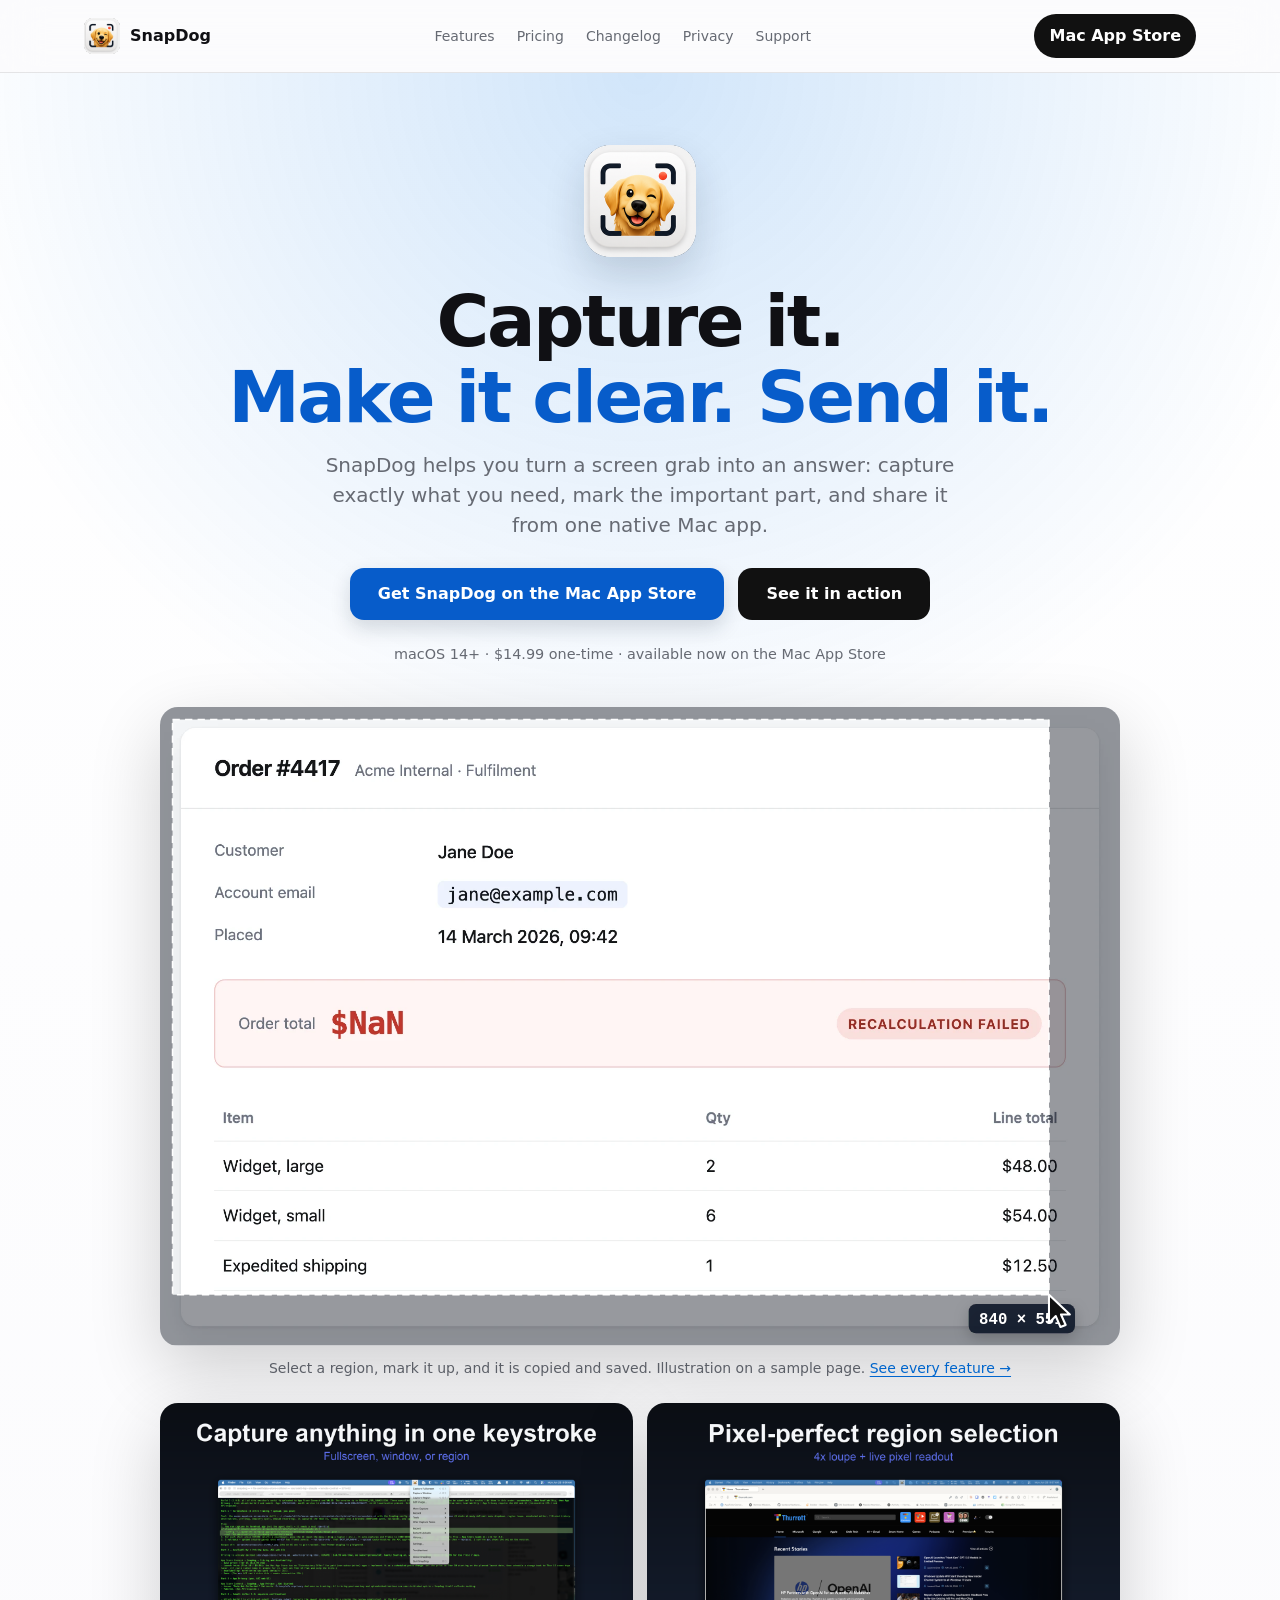
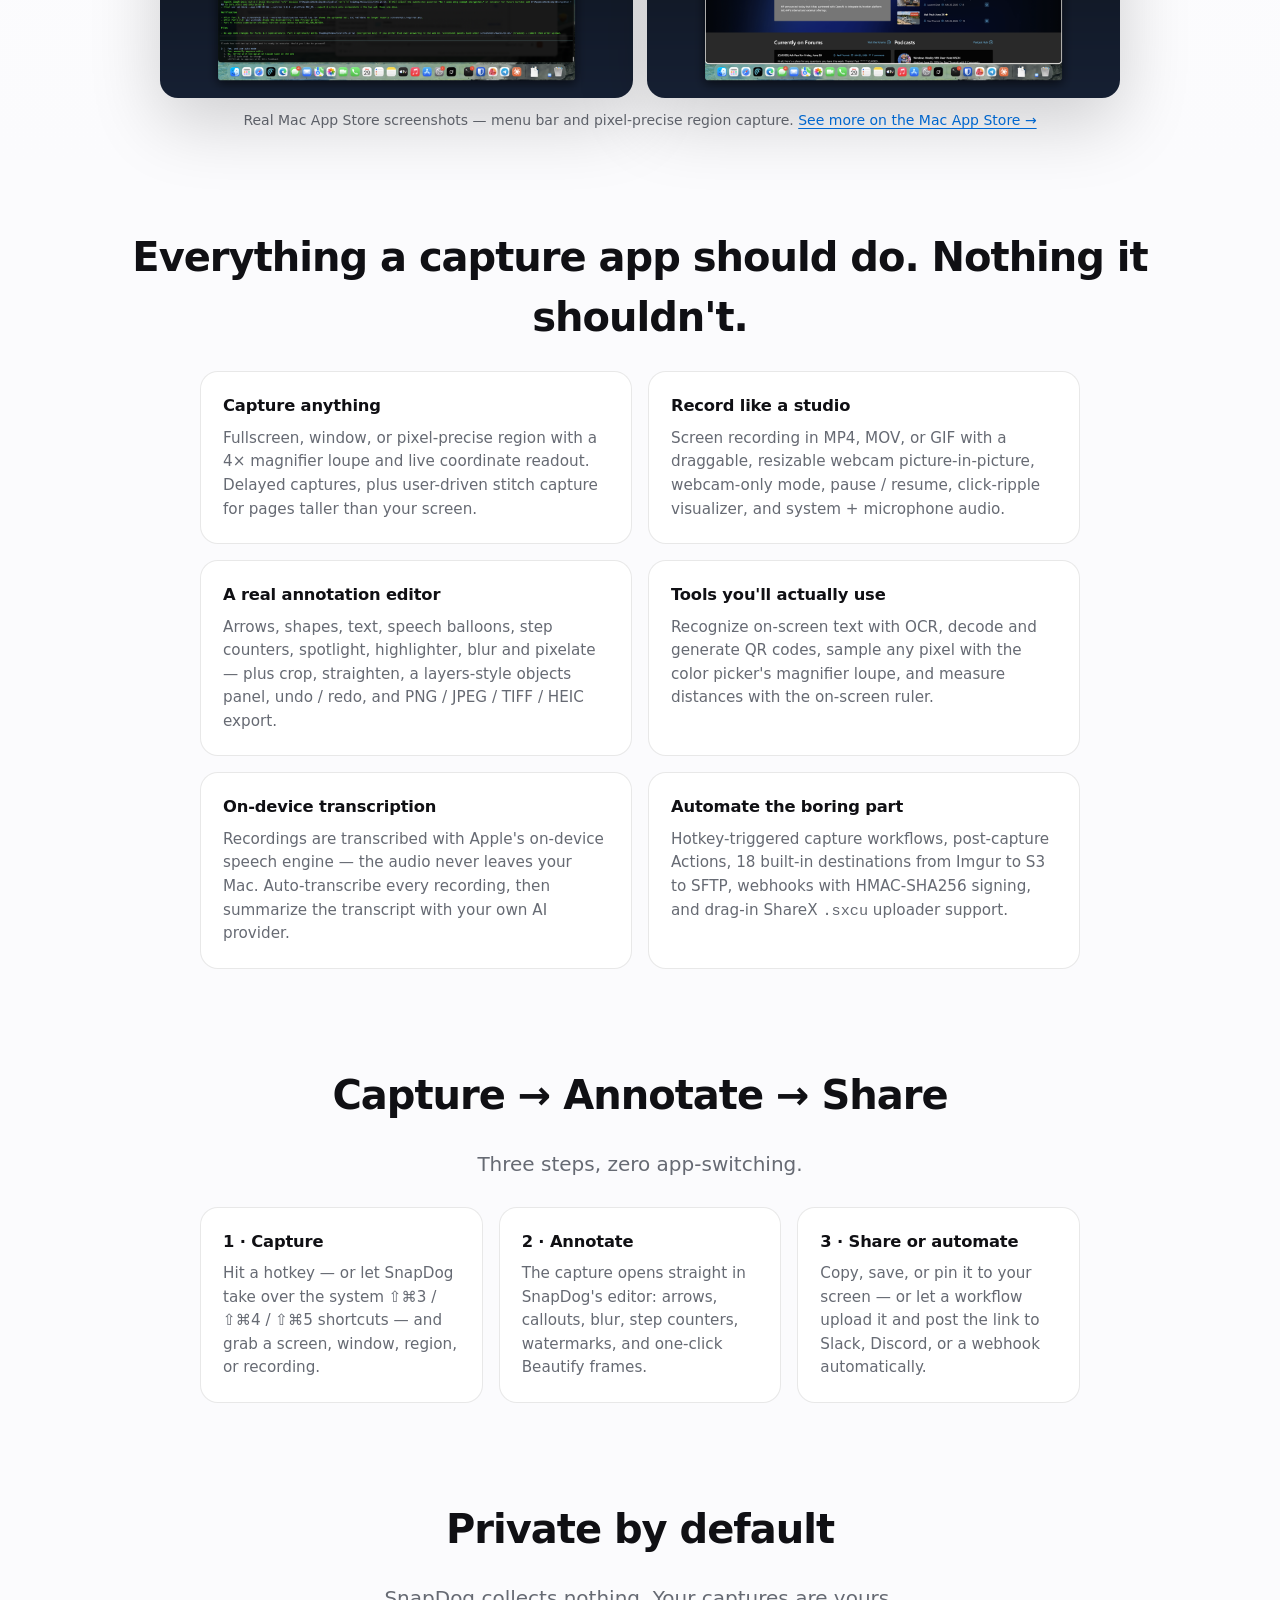
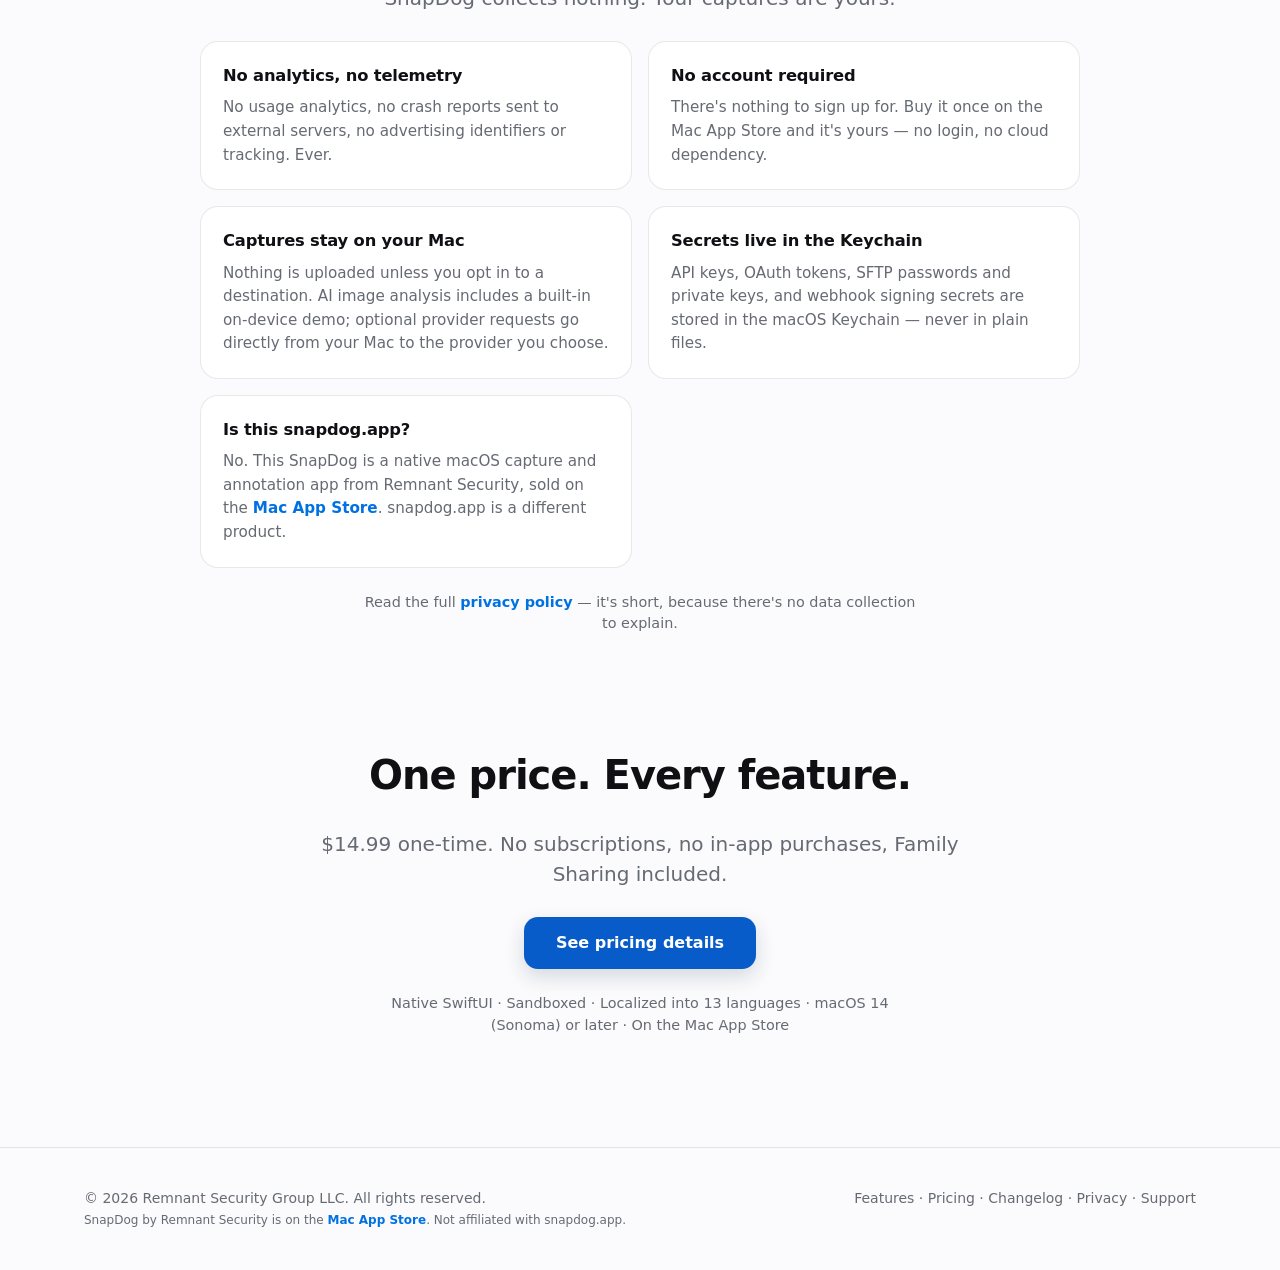
==== commit 54901107: "SnapDog: add 2 real Mac App Store product shots to home - media/snapdog-menu-bar.png    <- App Store" ====
--- a/index.html
+++ b/index.html
@@ -1,4 +1,14 @@
 <!doctype html><html lang="en"><head><meta charset="utf-8"><meta name="viewport" content="width=device-width, initial-scale=1"><title>SnapDog — Capture, Record &amp; Annotate from your Mac's menu bar</title><meta name="description" content="SnapDog is a native macOS menu-bar app for screenshots, screen recording, and annotation — with OCR, QR tools, on-device transcription, workflows, and 18 built-in destinations. $14.99 one-time, available now on the Mac App Store."><link rel="canonical" href="https://snapdog.remnantsecurity.com/"><meta property="og:title" content="SnapDog — Capture, Record &amp; Annotate from your Mac's menu bar"><meta property="og:description" content="Native macOS screen capture, screen recording with webcam picture-in-picture, a full annotation editor, OCR, QR tools, and one-tap upload to 18 built-in destinations. $14.99 one-time — available now on the Mac App Store."><meta property="og:type" content="website"><meta property="og:url" content="https://snapdog.remnantsecurity.com/"><meta property="og:image" content="https://snapdog.remnantsecurity.com/og-card.png"><meta property="og:image:width" content="1024"><meta property="og:image:height" content="576"><meta property="og:image:alt" content="SnapDog for macOS: menu-bar capture menu, $14.99 once, no account, macOS 14+"><meta name="twitter:image" content="https://snapdog.remnantsecurity.com/og-card.png"><meta name="twitter:card" content="summary_large_image"><meta name="theme-color" content="#0071e3"><link rel="icon" type="image/png" sizes="32x32" href="/favicon-32.png"><link rel="icon" type="image/png" sizes="64x64" href="/favicon-64.png"><link rel="apple-touch-icon" href="/apple-touch-icon.png"><style>
 :root{--accent:#0071e3;--accent2:#30b0ff;--dark:#07111f;--ink:#101014;--muted:#666a73;--bg:#fbfbfd;--card:#fff;--line:rgba(0,0,0,.09);--shadow:0 24px 70px rgba(0,0,0,.12);--radius:28px}*{box-sizing:border-box}html{scroll-behavior:smooth}body{margin:0;background:var(--bg);color:var(--ink);font-family:-apple-system,BlinkMacSystemFont,"SF Pro Display","Inter",system-ui,sans-serif;line-height:1.5;-webkit-font-smoothing:antialiased}a{color:inherit;text-decoration:none}.nav{position:sticky;top:0;z-index:50;background:rgba(251,251,253,.78);backdrop-filter:saturate(180%) blur(22px);border-bottom:1px solid var(--line)}.navin{max-width:1160px;margin:auto;padding:14px 24px;display:flex;align-items:center;justify-content:space-between}.brand{display:flex;align-items:center;gap:10px;font-weight:800}.mark{width:32px;height:32px;border-radius:10px;background:linear-gradient(135deg,var(--accent),var(--accent2));display:grid;place-items:center;color:white;box-shadow:0 10px 30px color-mix(in srgb,var(--accent) 35%,transparent)}.links{display:flex;gap:22px;color:var(--muted);font-size:14px}.pill{padding:10px 15px;border-radius:999px;background:#111;color:white;font-weight:700}.wrap{max-width:1160px;margin:auto;padding:0 24px}.miniHero{padding:72px 0 32px;background:radial-gradient(circle at 50% 0%,color-mix(in srgb,var(--accent) 18%,transparent),transparent 40%),linear-gradient(180deg,#fff,var(--bg));text-align:center}.miniHero h1{font-size:clamp(40px,6vw,72px);line-height:1;letter-spacing:-.05em;margin:0 0 14px}.miniHero h1 span{background:linear-gradient(135deg,#0071e3 0%,#30b0ff 100%);-webkit-background-clip:text;-webkit-text-fill-color:transparent;background-clip:text}.lead{font-size:20px;color:var(--muted);max-width:660px;margin:0 auto}.section{padding:48px 0 96px}.tierWrap{display:grid;grid-template-columns:minmax(0,420px);justify-content:center;margin-top:8px}.tier{position:relative;border:1px solid transparent;border-radius:24px;background:linear-gradient(#fff,#fff) padding-box,linear-gradient(135deg,#0071e3 0%,#30b0ff 100%) border-box;box-shadow:0 16px 48px rgba(0,113,227,.18);padding:44px 36px 36px;text-align:left}.tier .ribbon{position:absolute;top:-14px;left:50%;transform:translateX(-50%);background:linear-gradient(135deg,#0071e3 0%,#30b0ff 100%);color:#fff;font-size:.72rem;font-weight:700;letter-spacing:.06em;text-transform:uppercase;padding:6px 16px;border-radius:14px;box-shadow:0 4px 12px rgba(0,113,227,.35)}.tier h3{margin:0 0 4px;font-size:1.2rem;letter-spacing:-.01em}.priceTag{font-size:3rem;font-weight:800;letter-spacing:-.03em;margin:14px 0 6px}.priceTag small{font-size:1rem;color:var(--muted);font-weight:600;margin-left:6px}.period{color:var(--muted);font-size:.95rem;margin-bottom:24px}.intro{display:inline-block;background:color-mix(in srgb,var(--accent) 10%,white);color:color-mix(in srgb,var(--accent) 80%,black);padding:6px 12px;border-radius:10px;font-size:.85rem;font-weight:700;margin-bottom:22px}.tier ul{list-style:none;padding:0;display:grid;gap:10px;margin:0 0 28px}.tier li{display:flex;align-items:flex-start;gap:10px;font-size:.95rem;color:var(--ink);line-height:1.5}.tier li:before{content:"";width:18px;height:18px;flex-shrink:0;margin-top:2px;background:url("data:image/svg+xml,%3Csvg xmlns='http://www.w3.org/2000/svg' viewBox='0 0 20 20'%3E%3Ccircle cx='10' cy='10' r='10' fill='%230071e3'/%3E%3Cpath d='M6 10l3 3 5-5' stroke='white' stroke-width='1.5' fill='none' stroke-linecap='round' stroke-linejoin='round'/%3E%3C/svg%3E") no-repeat center;background-size:contain}.buy{display:block;text-align:center;background:linear-gradient(180deg,#0080ff 0%,#0071e3 100%);color:#fff;padding:14px;border-radius:14px;font-weight:700;font-size:1rem;box-shadow:0 4px 16px rgba(0,113,227,.30),inset 0 1px 0 rgba(255,255,255,.25);transition:filter .2s,transform .2s,box-shadow .2s}.buy:hover{filter:brightness(1.05);transform:translateY(-1px);box-shadow:0 10px 28px rgba(0,113,227,.40),inset 0 1px 0 rgba(255,255,255,.30)}.fineprint{text-align:center;color:var(--muted);font-size:.9rem;margin-top:24px;max-width:560px;margin-left:auto;margin-right:auto}.faq{margin-top:64px}.faq h2{font-size:clamp(28px,4vw,40px);letter-spacing:-.025em;margin:0 0 24px;text-align:center}.faqGrid{display:grid;grid-template-columns:repeat(2,1fr);gap:16px;max-width:880px;margin:0 auto}.faqItem{background:var(--card);border:1px solid var(--line);border-radius:18px;padding:22px}.faqItem h3{margin:0 0 8px;font-size:1.02rem;letter-spacing:-.01em}.faqItem p{margin:0;color:var(--muted);font-size:.95rem;line-height:1.55}.footer{padding:40px 0;color:var(--muted);font-size:14px;border-top:1px solid var(--line)}.footerin{display:flex;justify-content:space-between;gap:20px;flex-wrap:wrap}@media(max-width:768px){.links{display:none}.faqGrid{grid-template-columns:1fr}.tier{padding:36px 24px 30px}.priceTag{font-size:2.4rem}}.home-product{position:relative;width:min(100%,960px);aspect-ratio:1.7;margin:42px auto 0;background:#0b1322;border-radius:18px;overflow:hidden;box-shadow:0 24px 70px rgba(0,0,0,.18)}.home-product-image{position:absolute;display:block;max-width:none;width:275%;height:auto;left:50%;top:50%;transform:translate(-50%,-59%)}.home-caption{margin:12px 0 0;color:var(--muted);font-size:14px}.home-caption a{color:var(--accent);text-decoration:underline;text-underline-offset:3px}@media(max-width:650px){.home-product{aspect-ratio:1.2}.home-product-image{width:340%}}.miniHero h1{letter-spacing:-.035em;line-height:1.06}.miniHero h1 span{background:none;color:#075cca;-webkit-text-fill-color:currentColor}.buy{background:#075cca;box-shadow:0 8px 20px rgba(18,35,59,.16)}.buy:hover{box-shadow:0 12px 25px rgba(18,35,59,.2)}.sd-demo{position:relative;width:min(100%,960px);margin:42px auto 0;border-radius:18px;overflow:hidden;background:#f3f4f6;box-shadow:0 24px 70px rgba(0,0,0,.18);aspect-ratio:1840/1224}.sd-demo svg,.sd-demo>img{display:block;width:100%;height:100%}@media(max-width:650px){.sd-demo{border-radius:11px;margin-top:30px}}
 /* Phone layout: keep site navigation reachable, and give links real tap targets. */@media(max-width:768px){.navin{flex-wrap:wrap;row-gap:2px}.links{display:flex!important;order:3;width:100%;gap:2px;overflow-x:auto;scrollbar-width:none;-webkit-overflow-scrolling:touch;margin:0 -10px}.links::-webkit-scrollbar{display:none}.links a{flex:none;padding:10px;font-size:15px;white-space:nowrap}footer a{display:inline-block;padding:10px 2px}.tier{min-width:0;overflow-wrap:anywhere}}
-.brand .logo{display:block;width:36px;height:36px;border-radius:9px}.hero-icon{display:block;width:112px;height:112px;margin:0 auto 26px;border-radius:26px;box-shadow:0 18px 40px rgba(14,31,55,.16)}@media(max-width:650px){.hero-icon{width:84px;height:84px;border-radius:20px;margin-bottom:20px}}</style></head><body><nav class="nav"><div class="navin"><a class="brand" href="/"><img class="logo" src="/logo-108.png" alt="" width="36" height="36">SnapDog</a><div class="links"><a href="/features.html">Features</a><a href="/pricing.html">Pricing</a><a href="/changelog.html">Changelog</a><a href="/privacy.html">Privacy</a><a href="/support.html">Support</a></div><a class="pill" href="https://apps.apple.com/app/snapdog-capture-annotate/id6783121166?mt=12" target="_blank" rel="noopener">Mac App Store</a></div></nav><main><section class="miniHero"><div class="wrap"><img class="hero-icon" src="/logo-224.png" alt="SnapDog app icon" width="112" height="112"><h1>Capture it.<br><span>Make it clear. Send it.</span></h1><p class="lead">SnapDog helps you turn a screen grab into an answer: capture exactly what you need, mark the important part, and share it from one native Mac app.</p><div style="margin-top:28px;display:flex;gap:14px;justify-content:center;flex-wrap:wrap"><a class="buy" style="display:inline-block;padding:14px 28px" href="https://apps.apple.com/app/snapdog-capture-annotate/id6783121166?mt=12">Get SnapDog on the Mac App Store</a><a class="pill" style="padding:14px 28px;border-radius:14px" href="/features.html">See it in action</a></div><p class="fineprint">macOS 14+ · $14.99 one-time · available now on the Mac App Store</p><figure class="sd-demo home-demo" data-demo="flow"><img src="/media/order-annotated.png" alt="A sample order page marked up with an arrow, numbered steps, a highlight, and a blurred email address" width="1840" height="1224"></figure><p class="home-caption">Select a region, mark it up, and it is copied and saved. Illustration on a sample page. <a href="/features.html">See every feature →</a></p></div></section><section class="section" style="padding-top:0"><div class="wrap"><div class="faq"><h2>Everything a capture app should do. Nothing it shouldn't.</h2><div class="faqGrid"><div class="faqItem"><h3>Capture anything</h3><p>Fullscreen, window, or pixel-precise region with a 4× magnifier loupe and live coordinate readout. Delayed captures, plus user-driven stitch capture for pages taller than your screen.</p></div><div class="faqItem"><h3>Record like a studio</h3><p>Screen recording in MP4, MOV, or GIF with a draggable, resizable webcam picture-in-picture, webcam-only mode, pause / resume, click-ripple visualizer, and system + microphone audio.</p></div><div class="faqItem"><h3>A real annotation editor</h3><p>Arrows, shapes, text, speech balloons, step counters, spotlight, highlighter, blur and pixelate — plus crop, straighten, a layers-style objects panel, undo / redo, and PNG / JPEG / TIFF / HEIC export.</p></div><div class="faqItem"><h3>Tools you'll actually use</h3><p>Recognize on-screen text with OCR, decode and generate QR codes, sample any pixel with the color picker's magnifier loupe, and measure distances with the on-screen ruler.</p></div><div class="faqItem"><h3>On-device transcription</h3><p>Recordings are transcribed with Apple's on-device speech engine — the audio never leaves your Mac. Auto-transcribe every recording, then summarize the transcript with your own AI provider.</p></div><div class="faqItem"><h3>Automate the boring part</h3><p>Hotkey-triggered capture workflows, post-capture Actions, 18 built-in destinations from Imgur to S3 to SFTP, webhooks with HMAC-SHA256 signing, and drag-in ShareX <code>.sxcu</code> uploader support.</p></div></div></div></div></section><section class="section" style="padding-top:0"><div class="wrap"><div class="faq" style="margin-top:0"><h2>Capture → Annotate → Share</h2><p class="lead" style="text-align:center;margin-bottom:28px">Three steps, zero app-switching.</p><div style="display:grid;grid-template-columns:repeat(auto-fit,minmax(240px,1fr));gap:16px;max-width:880px;margin:0 auto"><div class="faqItem"><h3>1 · Capture</h3><p>Hit a hotkey — or let SnapDog take over the system ⇧⌘3 / ⇧⌘4 / ⇧⌘5 shortcuts — and grab a screen, window, region, or recording.</p></div><div class="faqItem"><h3>2 · Annotate</h3><p>The capture opens straight in SnapDog's editor: arrows, callouts, blur, step counters, watermarks, and one-click Beautify frames.</p></div><div class="faqItem"><h3>3 · Share or automate</h3><p>Copy, save, or pin it to your screen — or let a workflow upload it and post the link to Slack, Discord, or a webhook automatically.</p></div></div></div></div></section><section class="section" style="padding-top:0"><div class="wrap"><div class="faq" style="margin-top:0"><h2>Private by default</h2><p class="lead" style="text-align:center;margin-bottom:28px">SnapDog collects nothing. Your captures are yours.</p><div class="faqGrid"><div class="faqItem"><h3>No analytics, no telemetry</h3><p>No usage analytics, no crash reports sent to external servers, no advertising identifiers or tracking. Ever.</p></div><div class="faqItem"><h3>No account required</h3><p>There's nothing to sign up for. Buy it once on the Mac App Store and it's yours — no login, no cloud dependency.</p></div><div class="faqItem"><h3>Captures stay on your Mac</h3><p>Nothing is uploaded unless you opt in to a destination. AI image analysis includes a built-in on-device demo; optional provider requests go directly from your Mac to the provider you choose.</p></div><div class="faqItem"><h3>Secrets live in the Keychain</h3><p>API keys, OAuth tokens, SFTP passwords and private keys, and webhook signing secrets are stored in the macOS Keychain — never in plain files.</p></div><div class="faqItem"><h3>Is this snapdog.app?</h3><p>No. This SnapDog is a native macOS capture and annotation app from Remnant Security, sold on the <a href="https://apps.apple.com/us/app/snapdog-capture-annotate/id6783121166?mt=12" target="_blank" rel="noopener" style="color:var(--accent);font-weight:600">Mac App Store</a>. snapdog.app is a different product.</p></div></div><p class="fineprint">Read the full <a href="/privacy.html" style="color:var(--accent);font-weight:600">privacy policy</a> — it's short, because there's no data collection to explain.</p></div></div></section><section class="section" style="padding-top:0"><div class="wrap" style="text-align:center"><div class="faq" style="margin-top:0"><h2>One price. Every feature.</h2><p class="lead">$14.99 one-time. No subscriptions, no in-app purchases, Family Sharing included.</p><div style="margin-top:28px"><a class="buy" style="display:inline-block;padding:14px 32px" href="/pricing.html">See pricing details</a></div><p class="fineprint">Native SwiftUI · Sandboxed · Localized into 13 languages · macOS 14 (Sonoma) or later · On the Mac App Store</p></div></div></section></main><footer class="footer"><div class="wrap footerin"><div>© 2026 <a href="https://remnantsecurity.com" target="_blank">Remnant Security Group LLC</a>. All rights reserved.<br><span style="font-size:12px">SnapDog by Remnant Security is on the <a href="https://apps.apple.com/us/app/snapdog-capture-annotate/id6783121166?mt=12" target="_blank" rel="noopener" style="color:var(--accent);font-weight:600">Mac App Store</a>. Not affiliated with snapdog.app.</span></div><div><a href="/features.html">Features</a> · <a href="/pricing.html">Pricing</a> · <a href="/changelog.html">Changelog</a> · <a href="/privacy.html">Privacy</a> · <a href="/support.html">Support</a></div></div></footer><script src="/demo.js" defer></script><script src="/posthog.js"></script></body></html>
+.brand .logo{display:block;width:36px;height:36px;border-radius:9px}.hero-icon{display:block;width:112px;height:112px;margin:0 auto 26px;border-radius:26px;box-shadow:0 18px 40px rgba(14,31,55,.16)}@media(max-width:650px){.hero-icon{width:84px;height:84px;border-radius:20px;margin-bottom:20px}}</style></head><body><nav class="nav"><div class="navin"><a class="brand" href="/"><img class="logo" src="/logo-108.png" alt="" width="36" height="36">SnapDog</a><div class="links"><a href="/features.html">Features</a><a href="/pricing.html">Pricing</a><a href="/changelog.html">Changelog</a><a href="/privacy.html">Privacy</a><a href="/support.html">Support</a></div><a class="pill" href="https://apps.apple.com/app/snapdog-capture-annotate/id6783121166?mt=12" target="_blank" rel="noopener">Mac App Store</a></div></nav><main><section class="miniHero"><div class="wrap"><img class="hero-icon" src="/logo-224.png" alt="SnapDog app icon" width="112" height="112"><h1>Capture it.<br><span>Make it clear. Send it.</span></h1><p class="lead">SnapDog helps you turn a screen grab into an answer: capture exactly what you need, mark the important part, and share it from one native Mac app.</p><div style="margin-top:28px;display:flex;gap:14px;justify-content:center;flex-wrap:wrap"><a class="buy" style="display:inline-block;padding:14px 28px" href="https://apps.apple.com/app/snapdog-capture-annotate/id6783121166?mt=12">Get SnapDog on the Mac App Store</a><a class="pill" style="padding:14px 28px;border-radius:14px" href="/features.html">See it in action</a></div><p class="fineprint">macOS 14+ · $14.99 one-time · available now on the Mac App Store</p><figure class="sd-demo home-demo" data-demo="flow"><img src="/media/order-annotated.png" alt="A sample order page marked up with an arrow, numbered steps, a highlight, and a blurred email address" width="1840" height="1224"></figure><p class="home-caption">Select a region, mark it up, and it is copied and saved. Illustration on a sample page. <a href="/features.html">See every feature →</a></p>
+      <div style="display:grid;grid-template-columns:repeat(2,minmax(0,1fr));gap:14px;max-width:960px;margin:24px auto 0">
+        <figure class="sd-demo" style="aspect-ratio:16/10;margin:0">
+          <img src="/media/snapdog-menu-bar.png" alt="SnapDog menu bar dropdown showing capture, record, annotation and destinations" loading="lazy" width="1440" height="900">
+        </figure>
+        <figure class="sd-demo" style="aspect-ratio:16/10;margin:0">
+          <img src="/media/snapdog-region-loupe.png" alt="SnapDog region capture with the 4x magnifier loupe and live coordinate readout" loading="lazy" width="1440" height="900">
+        </figure>
+      </div>
+      <p class="home-caption">Real Mac App Store screenshots — menu bar and pixel-precise region capture. <a href="https://apps.apple.com/app/snapdog-capture-annotate/id6783121166?mt=12" target="_blank" rel="noopener">See more on the Mac App Store →</a></p>
+    </div></section><section class="section" style="padding-top:0"><div class="wrap"><div class="faq"><h2>Everything a capture app should do. Nothing it shouldn't.</h2><div class="faqGrid"><div class="faqItem"><h3>Capture anything</h3><p>Fullscreen, window, or pixel-precise region with a 4× magnifier loupe and live coordinate readout. Delayed captures, plus user-driven stitch capture for pages taller than your screen.</p></div><div class="faqItem"><h3>Record like a studio</h3><p>Screen recording in MP4, MOV, or GIF with a draggable, resizable webcam picture-in-picture, webcam-only mode, pause / resume, click-ripple visualizer, and system + microphone audio.</p></div><div class="faqItem"><h3>A real annotation editor</h3><p>Arrows, shapes, text, speech balloons, step counters, spotlight, highlighter, blur and pixelate — plus crop, straighten, a layers-style objects panel, undo / redo, and PNG / JPEG / TIFF / HEIC export.</p></div><div class="faqItem"><h3>Tools you'll actually use</h3><p>Recognize on-screen text with OCR, decode and generate QR codes, sample any pixel with the color picker's magnifier loupe, and measure distances with the on-screen ruler.</p></div><div class="faqItem"><h3>On-device transcription</h3><p>Recordings are transcribed with Apple's on-device speech engine — the audio never leaves your Mac. Auto-transcribe every recording, then summarize the transcript with your own AI provider.</p></div><div class="faqItem"><h3>Automate the boring part</h3><p>Hotkey-triggered capture workflows, post-capture Actions, 18 built-in destinations from Imgur to S3 to SFTP, webhooks with HMAC-SHA256 signing, and drag-in ShareX <code>.sxcu</code> uploader support.</p></div></div></div></div></section><section class="section" style="padding-top:0"><div class="wrap"><div class="faq" style="margin-top:0"><h2>Capture → Annotate → Share</h2><p class="lead" style="text-align:center;margin-bottom:28px">Three steps, zero app-switching.</p><div style="display:grid;grid-template-columns:repeat(auto-fit,minmax(240px,1fr));gap:16px;max-width:880px;margin:0 auto"><div class="faqItem"><h3>1 · Capture</h3><p>Hit a hotkey — or let SnapDog take over the system ⇧⌘3 / ⇧⌘4 / ⇧⌘5 shortcuts — and grab a screen, window, region, or recording.</p></div><div class="faqItem"><h3>2 · Annotate</h3><p>The capture opens straight in SnapDog's editor: arrows, callouts, blur, step counters, watermarks, and one-click Beautify frames.</p></div><div class="faqItem"><h3>3 · Share or automate</h3><p>Copy, save, or pin it to your screen — or let a workflow upload it and post the link to Slack, Discord, or a webhook automatically.</p></div></div></div></div></section><section class="section" style="padding-top:0"><div class="wrap"><div class="faq" style="margin-top:0"><h2>Private by default</h2><p class="lead" style="text-align:center;margin-bottom:28px">SnapDog collects nothing. Your captures are yours.</p><div class="faqGrid"><div class="faqItem"><h3>No analytics, no telemetry</h3><p>No usage analytics, no crash reports sent to external servers, no advertising identifiers or tracking. Ever.</p></div><div class="faqItem"><h3>No account required</h3><p>There's nothing to sign up for. Buy it once on the Mac App Store and it's yours — no login, no cloud dependency.</p></div><div class="faqItem"><h3>Captures stay on your Mac</h3><p>Nothing is uploaded unless you opt in to a destination. AI image analysis includes a built-in on-device demo; optional provider requests go directly from your Mac to the provider you choose.</p></div><div class="faqItem"><h3>Secrets live in the Keychain</h3><p>API keys, OAuth tokens, SFTP passwords and private keys, and webhook signing secrets are stored in the macOS Keychain — never in plain files.</p></div><div class="faqItem"><h3>Is this snapdog.app?</h3><p>No. This SnapDog is a native macOS capture and annotation app from Remnant Security, sold on the <a href="https://apps.apple.com/us/app/snapdog-capture-annotate/id6783121166?mt=12" target="_blank" rel="noopener" style="color:var(--accent);font-weight:600">Mac App Store</a>. snapdog.app is a different product.</p></div></div><p class="fineprint">Read the full <a href="/privacy.html" style="color:var(--accent);font-weight:600">privacy policy</a> — it's short, because there's no data collection to explain.</p></div></div></section><section class="section" style="padding-top:0"><div class="wrap" style="text-align:center"><div class="faq" style="margin-top:0"><h2>One price. Every feature.</h2><p class="lead">$14.99 one-time. No subscriptions, no in-app purchases, Family Sharing included.</p><div style="margin-top:28px"><a class="buy" style="display:inline-block;padding:14px 32px" href="/pricing.html">See pricing details</a></div><p class="fineprint">Native SwiftUI · Sandboxed · Localized into 13 languages · macOS 14 (Sonoma) or later · On the Mac App Store</p></div></div></section></main><footer class="footer"><div class="wrap footerin"><div>© 2026 <a href="https://remnantsecurity.com" target="_blank">Remnant Security Group LLC</a>. All rights reserved.<br><span style="font-size:12px">SnapDog by Remnant Security is on the <a href="https://apps.apple.com/us/app/snapdog-capture-annotate/id6783121166?mt=12" target="_blank" rel="noopener" style="color:var(--accent);font-weight:600">Mac App Store</a>. Not affiliated with snapdog.app.</span></div><div><a href="/features.html">Features</a> · <a href="/pricing.html">Pricing</a> · <a href="/changelog.html">Changelog</a> · <a href="/privacy.html">Privacy</a> · <a href="/support.html">Support</a></div></div></footer><script src="/demo.js" defer></script><script src="/posthog.js"></script></body></html>
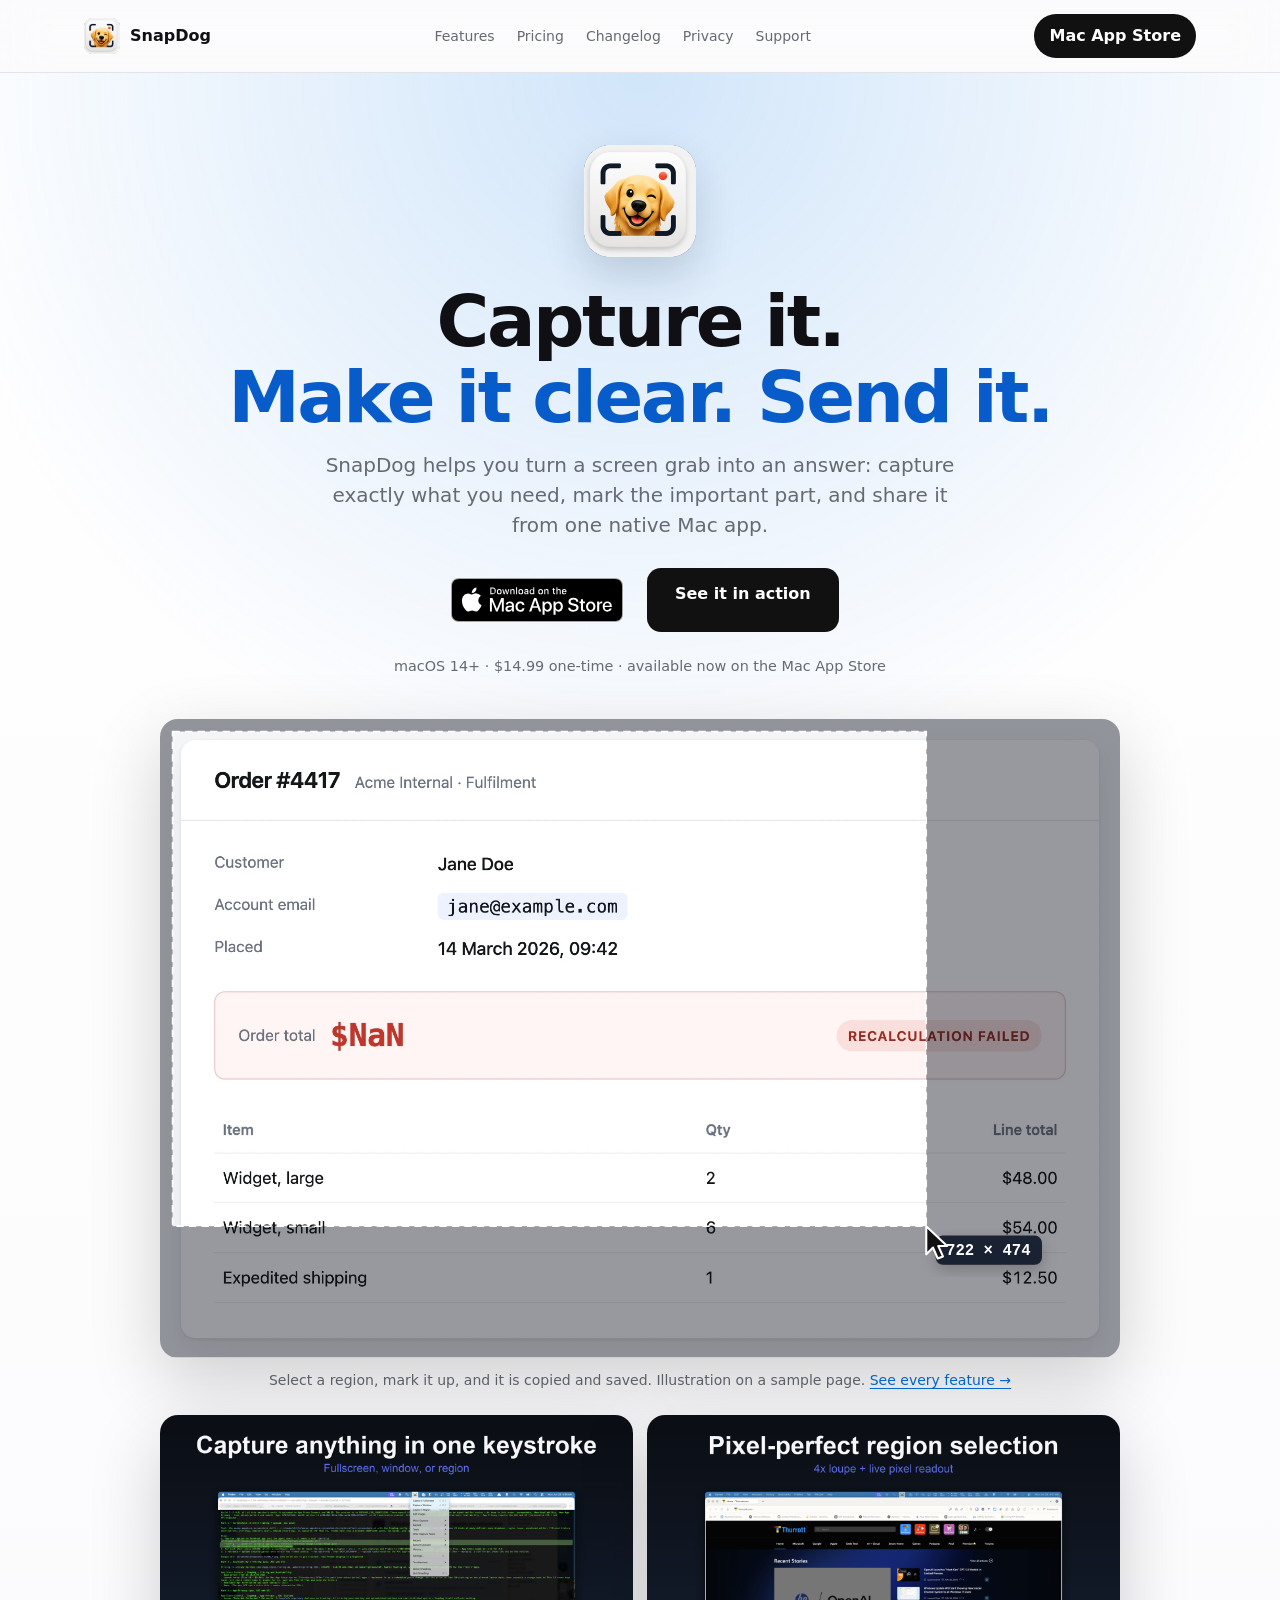
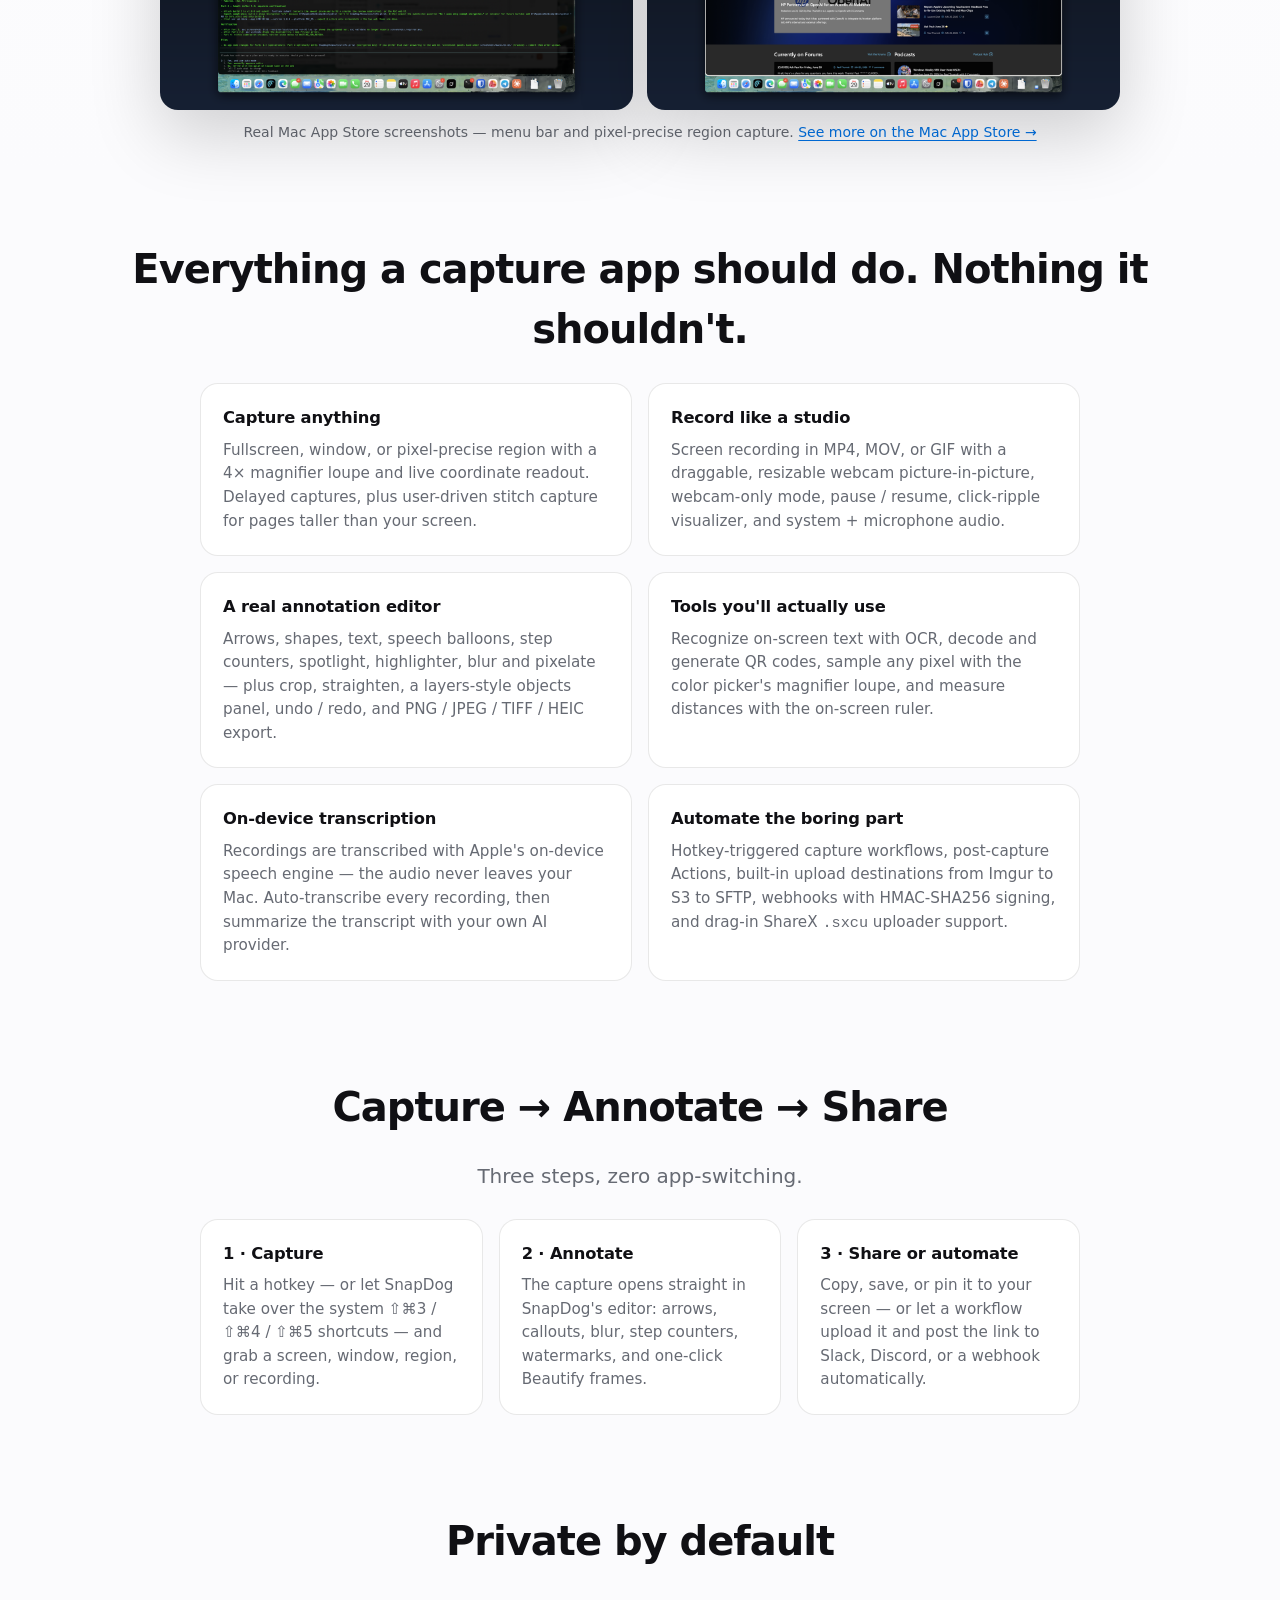
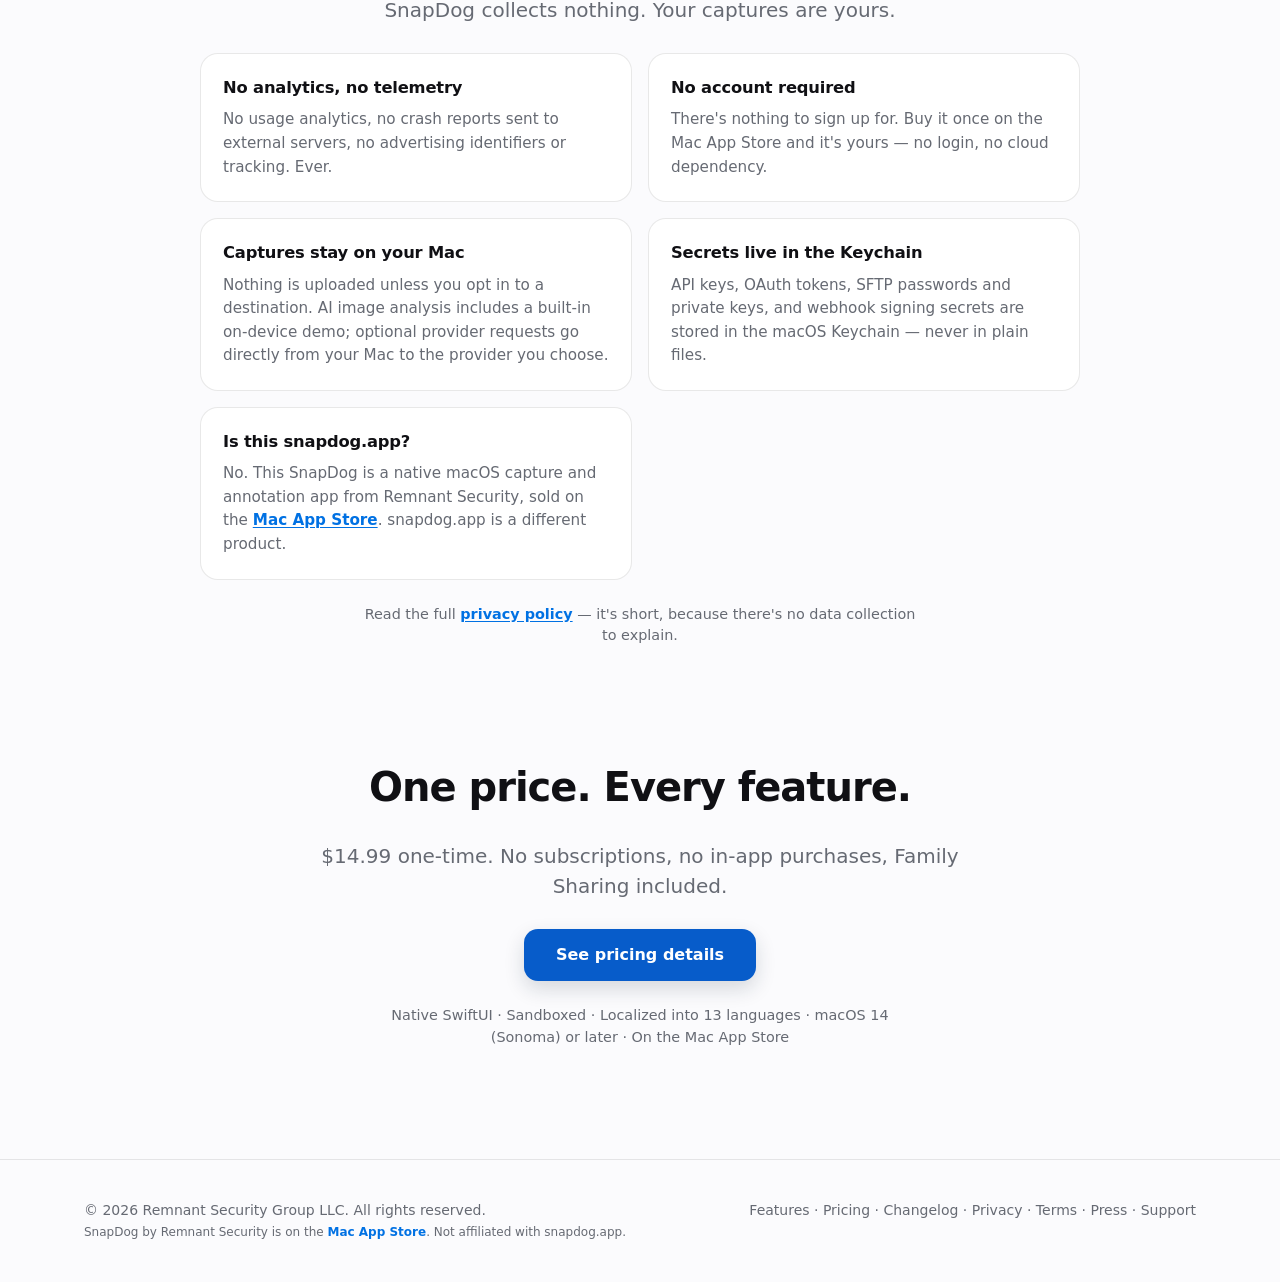
==== commit 0a997e67: "SnapDog polish: Apple badges, JSON-LD, press kit, 1.2.1 changelog + RSS, terms, 404, a11y" ====
--- a/index.html
+++ b/index.html
@@ -1,7 +1,33 @@
-<!doctype html><html lang="en"><head><meta charset="utf-8"><meta name="viewport" content="width=device-width, initial-scale=1"><title>SnapDog — Capture, Record &amp; Annotate from your Mac's menu bar</title><meta name="description" content="SnapDog is a native macOS menu-bar app for screenshots, screen recording, and annotation — with OCR, QR tools, on-device transcription, workflows, and 18 built-in destinations. $14.99 one-time, available now on the Mac App Store."><link rel="canonical" href="https://snapdog.remnantsecurity.com/"><meta property="og:title" content="SnapDog — Capture, Record &amp; Annotate from your Mac's menu bar"><meta property="og:description" content="Native macOS screen capture, screen recording with webcam picture-in-picture, a full annotation editor, OCR, QR tools, and one-tap upload to 18 built-in destinations. $14.99 one-time — available now on the Mac App Store."><meta property="og:type" content="website"><meta property="og:url" content="https://snapdog.remnantsecurity.com/"><meta property="og:image" content="https://snapdog.remnantsecurity.com/og-card.png"><meta property="og:image:width" content="1024"><meta property="og:image:height" content="576"><meta property="og:image:alt" content="SnapDog for macOS: menu-bar capture menu, $14.99 once, no account, macOS 14+"><meta name="twitter:image" content="https://snapdog.remnantsecurity.com/og-card.png"><meta name="twitter:card" content="summary_large_image"><meta name="theme-color" content="#0071e3"><link rel="icon" type="image/png" sizes="32x32" href="/favicon-32.png"><link rel="icon" type="image/png" sizes="64x64" href="/favicon-64.png"><link rel="apple-touch-icon" href="/apple-touch-icon.png"><style>
+<!doctype html><html lang="en"><head><meta charset="utf-8"><meta name="viewport" content="width=device-width, initial-scale=1"><title>SnapDog — Capture, Record &amp; Annotate from your Mac's menu bar</title><meta name="description" content="SnapDog is a native macOS menu-bar app for screenshots, screen recording, and annotation — with OCR, QR tools, on-device transcription, workflows, and built-in upload destinations. $14.99 one-time, available now on the Mac App Store."><link rel="canonical" href="https://snapdog.remnantsecurity.com/"><meta property="og:title" content="SnapDog — Capture, Record &amp; Annotate from your Mac's menu bar"><meta property="og:description" content="Native macOS screen capture, screen recording with webcam picture-in-picture, a full annotation editor, OCR, QR tools, and one-tap upload to Imgur, Dropbox, SFTP, or any ShareX-compatible host. $14.99 one-time — available now on the Mac App Store."><meta property="og:type" content="website"><meta property="og:url" content="https://snapdog.remnantsecurity.com/"><meta property="og:image" content="https://snapdog.remnantsecurity.com/og-card.png"><meta property="og:image:width" content="1024"><meta property="og:image:height" content="576"><meta property="og:image:alt" content="SnapDog for macOS: menu-bar capture menu, $14.99 once, no account, macOS 14+"><meta name="twitter:image" content="https://snapdog.remnantsecurity.com/og-card.png"><meta name="twitter:card" content="summary_large_image"><meta name="theme-color" content="#0071e3"><link rel="icon" type="image/png" sizes="32x32" href="/favicon-32.png"><link rel="icon" type="image/png" sizes="64x64" href="/favicon-64.png"><link rel="apple-touch-icon" href="/apple-touch-icon.png"><style>
 :root{--accent:#0071e3;--accent2:#30b0ff;--dark:#07111f;--ink:#101014;--muted:#666a73;--bg:#fbfbfd;--card:#fff;--line:rgba(0,0,0,.09);--shadow:0 24px 70px rgba(0,0,0,.12);--radius:28px}*{box-sizing:border-box}html{scroll-behavior:smooth}body{margin:0;background:var(--bg);color:var(--ink);font-family:-apple-system,BlinkMacSystemFont,"SF Pro Display","Inter",system-ui,sans-serif;line-height:1.5;-webkit-font-smoothing:antialiased}a{color:inherit;text-decoration:none}.nav{position:sticky;top:0;z-index:50;background:rgba(251,251,253,.78);backdrop-filter:saturate(180%) blur(22px);border-bottom:1px solid var(--line)}.navin{max-width:1160px;margin:auto;padding:14px 24px;display:flex;align-items:center;justify-content:space-between}.brand{display:flex;align-items:center;gap:10px;font-weight:800}.mark{width:32px;height:32px;border-radius:10px;background:linear-gradient(135deg,var(--accent),var(--accent2));display:grid;place-items:center;color:white;box-shadow:0 10px 30px color-mix(in srgb,var(--accent) 35%,transparent)}.links{display:flex;gap:22px;color:var(--muted);font-size:14px}.pill{padding:10px 15px;border-radius:999px;background:#111;color:white;font-weight:700}.wrap{max-width:1160px;margin:auto;padding:0 24px}.miniHero{padding:72px 0 32px;background:radial-gradient(circle at 50% 0%,color-mix(in srgb,var(--accent) 18%,transparent),transparent 40%),linear-gradient(180deg,#fff,var(--bg));text-align:center}.miniHero h1{font-size:clamp(40px,6vw,72px);line-height:1;letter-spacing:-.05em;margin:0 0 14px}.miniHero h1 span{background:linear-gradient(135deg,#0071e3 0%,#30b0ff 100%);-webkit-background-clip:text;-webkit-text-fill-color:transparent;background-clip:text}.lead{font-size:20px;color:var(--muted);max-width:660px;margin:0 auto}.section{padding:48px 0 96px}.tierWrap{display:grid;grid-template-columns:minmax(0,420px);justify-content:center;margin-top:8px}.tier{position:relative;border:1px solid transparent;border-radius:24px;background:linear-gradient(#fff,#fff) padding-box,linear-gradient(135deg,#0071e3 0%,#30b0ff 100%) border-box;box-shadow:0 16px 48px rgba(0,113,227,.18);padding:44px 36px 36px;text-align:left}.tier .ribbon{position:absolute;top:-14px;left:50%;transform:translateX(-50%);background:linear-gradient(135deg,#0071e3 0%,#30b0ff 100%);color:#fff;font-size:.72rem;font-weight:700;letter-spacing:.06em;text-transform:uppercase;padding:6px 16px;border-radius:14px;box-shadow:0 4px 12px rgba(0,113,227,.35)}.tier h3{margin:0 0 4px;font-size:1.2rem;letter-spacing:-.01em}.priceTag{font-size:3rem;font-weight:800;letter-spacing:-.03em;margin:14px 0 6px}.priceTag small{font-size:1rem;color:var(--muted);font-weight:600;margin-left:6px}.period{color:var(--muted);font-size:.95rem;margin-bottom:24px}.intro{display:inline-block;background:color-mix(in srgb,var(--accent) 10%,white);color:color-mix(in srgb,var(--accent) 80%,black);padding:6px 12px;border-radius:10px;font-size:.85rem;font-weight:700;margin-bottom:22px}.tier ul{list-style:none;padding:0;display:grid;gap:10px;margin:0 0 28px}.tier li{display:flex;align-items:flex-start;gap:10px;font-size:.95rem;color:var(--ink);line-height:1.5}.tier li:before{content:"";width:18px;height:18px;flex-shrink:0;margin-top:2px;background:url("data:image/svg+xml,%3Csvg xmlns='http://www.w3.org/2000/svg' viewBox='0 0 20 20'%3E%3Ccircle cx='10' cy='10' r='10' fill='%230071e3'/%3E%3Cpath d='M6 10l3 3 5-5' stroke='white' stroke-width='1.5' fill='none' stroke-linecap='round' stroke-linejoin='round'/%3E%3C/svg%3E") no-repeat center;background-size:contain}.buy{display:block;text-align:center;background:linear-gradient(180deg,#0080ff 0%,#0071e3 100%);color:#fff;padding:14px;border-radius:14px;font-weight:700;font-size:1rem;box-shadow:0 4px 16px rgba(0,113,227,.30),inset 0 1px 0 rgba(255,255,255,.25);transition:filter .2s,transform .2s,box-shadow .2s}.buy:hover{filter:brightness(1.05);transform:translateY(-1px);box-shadow:0 10px 28px rgba(0,113,227,.40),inset 0 1px 0 rgba(255,255,255,.30)}.fineprint{text-align:center;color:var(--muted);font-size:.9rem;margin-top:24px;max-width:560px;margin-left:auto;margin-right:auto}.faq{margin-top:64px}.faq h2{font-size:clamp(28px,4vw,40px);letter-spacing:-.025em;margin:0 0 24px;text-align:center}.faqGrid{display:grid;grid-template-columns:repeat(2,1fr);gap:16px;max-width:880px;margin:0 auto}.faqItem{background:var(--card);border:1px solid var(--line);border-radius:18px;padding:22px}.faqItem h3{margin:0 0 8px;font-size:1.02rem;letter-spacing:-.01em}.faqItem p{margin:0;color:var(--muted);font-size:.95rem;line-height:1.55}.footer{padding:40px 0;color:var(--muted);font-size:14px;border-top:1px solid var(--line)}.footerin{display:flex;justify-content:space-between;gap:20px;flex-wrap:wrap}@media(max-width:768px){.links{display:none}.faqGrid{grid-template-columns:1fr}.tier{padding:36px 24px 30px}.priceTag{font-size:2.4rem}}.home-product{position:relative;width:min(100%,960px);aspect-ratio:1.7;margin:42px auto 0;background:#0b1322;border-radius:18px;overflow:hidden;box-shadow:0 24px 70px rgba(0,0,0,.18)}.home-product-image{position:absolute;display:block;max-width:none;width:275%;height:auto;left:50%;top:50%;transform:translate(-50%,-59%)}.home-caption{margin:12px 0 0;color:var(--muted);font-size:14px}.home-caption a{color:var(--accent);text-decoration:underline;text-underline-offset:3px}@media(max-width:650px){.home-product{aspect-ratio:1.2}.home-product-image{width:340%}}.miniHero h1{letter-spacing:-.035em;line-height:1.06}.miniHero h1 span{background:none;color:#075cca;-webkit-text-fill-color:currentColor}.buy{background:#075cca;box-shadow:0 8px 20px rgba(18,35,59,.16)}.buy:hover{box-shadow:0 12px 25px rgba(18,35,59,.2)}.sd-demo{position:relative;width:min(100%,960px);margin:42px auto 0;border-radius:18px;overflow:hidden;background:#f3f4f6;box-shadow:0 24px 70px rgba(0,0,0,.18);aspect-ratio:1840/1224}.sd-demo svg,.sd-demo>img{display:block;width:100%;height:100%}@media(max-width:650px){.sd-demo{border-radius:11px;margin-top:30px}}
 /* Phone layout: keep site navigation reachable, and give links real tap targets. */@media(max-width:768px){.navin{flex-wrap:wrap;row-gap:2px}.links{display:flex!important;order:3;width:100%;gap:2px;overflow-x:auto;scrollbar-width:none;-webkit-overflow-scrolling:touch;margin:0 -10px}.links::-webkit-scrollbar{display:none}.links a{flex:none;padding:10px;font-size:15px;white-space:nowrap}footer a{display:inline-block;padding:10px 2px}.tier{min-width:0;overflow-wrap:anywhere}}
-.brand .logo{display:block;width:36px;height:36px;border-radius:9px}.hero-icon{display:block;width:112px;height:112px;margin:0 auto 26px;border-radius:26px;box-shadow:0 18px 40px rgba(14,31,55,.16)}@media(max-width:650px){.hero-icon{width:84px;height:84px;border-radius:20px;margin-bottom:20px}}</style></head><body><nav class="nav"><div class="navin"><a class="brand" href="/"><img class="logo" src="/logo-108.png" alt="" width="36" height="36">SnapDog</a><div class="links"><a href="/features.html">Features</a><a href="/pricing.html">Pricing</a><a href="/changelog.html">Changelog</a><a href="/privacy.html">Privacy</a><a href="/support.html">Support</a></div><a class="pill" href="https://apps.apple.com/app/snapdog-capture-annotate/id6783121166?mt=12" target="_blank" rel="noopener">Mac App Store</a></div></nav><main><section class="miniHero"><div class="wrap"><img class="hero-icon" src="/logo-224.png" alt="SnapDog app icon" width="112" height="112"><h1>Capture it.<br><span>Make it clear. Send it.</span></h1><p class="lead">SnapDog helps you turn a screen grab into an answer: capture exactly what you need, mark the important part, and share it from one native Mac app.</p><div style="margin-top:28px;display:flex;gap:14px;justify-content:center;flex-wrap:wrap"><a class="buy" style="display:inline-block;padding:14px 28px" href="https://apps.apple.com/app/snapdog-capture-annotate/id6783121166?mt=12">Get SnapDog on the Mac App Store</a><a class="pill" style="padding:14px 28px;border-radius:14px" href="/features.html">See it in action</a></div><p class="fineprint">macOS 14+ · $14.99 one-time · available now on the Mac App Store</p><figure class="sd-demo home-demo" data-demo="flow"><img src="/media/order-annotated.png" alt="A sample order page marked up with an arrow, numbered steps, a highlight, and a blurred email address" width="1840" height="1224"></figure><p class="home-caption">Select a region, mark it up, and it is copied and saved. Illustration on a sample page. <a href="/features.html">See every feature →</a></p>
+.brand .logo{display:block;width:36px;height:36px;border-radius:9px}.hero-icon{display:block;width:112px;height:112px;margin:0 auto 26px;border-radius:26px;box-shadow:0 18px 40px rgba(14,31,55,.16)}@media(max-width:650px){.hero-icon{width:84px;height:84px;border-radius:20px;margin-bottom:20px}}.app-store-badge{display:inline-block;line-height:0;margin:10px;padding:0;background:none;border:0;box-shadow:none}.app-store-badge img{display:block;height:44px;width:auto}.app-store-badge:focus-visible{outline:3px solid currentColor;outline-offset:4px;border-radius:9px}</style><link rel="icon" href="/favicon.ico" sizes="any">
+<script type="application/ld+json">
+{
+ "@context": "https://schema.org",
+ "@type": "SoftwareApplication",
+ "name": "SnapDog: Capture & Annotate",
+ "operatingSystem": "MacOS",
+ "applicationCategory": "ProductivityApplication",
+ "softwareVersion": "1.2.1",
+ "softwareRequirements": "macOS 14.0 or later",
+ "url": "https://snapdog.remnantsecurity.com/",
+ "downloadUrl": "https://apps.apple.com/us/app/snapdog-capture-annotate/id6783121166?mt=12",
+ "image": "https://is1-ssl.mzstatic.com/image/thumb/Purple221/v4/67/e2/19/67e219a6-d077-b190-ee20-8c146e5eaab6/AppIcon-0-0-85-220-0-0-5-0-2x.png/512x512bb.png",
+ "offers": {
+  "@type": "Offer",
+  "price": "14.99",
+  "priceCurrency": "USD"
+ },
+ "author": {
+  "@type": "Organization",
+  "name": "Remnant Security Group LLC",
+  "url": "https://remnantsecurity.com/"
+ }
+}
+</script>
+<style id="a11y-2026-10-10">.feature-index span{color:#05663f}main p a,main li a{text-decoration:underline;text-underline-offset:2px}a:focus-visible,button:focus-visible,summary:focus-visible,[tabindex]:focus-visible{outline:3px solid currentColor;outline-offset:3px;border-radius:4px}</style>
+</head><body><nav class="nav"><div class="navin"><a class="brand" href="/"><img class="logo" src="/logo-108.png" alt="" width="36" height="36">SnapDog</a><div class="links"><a href="/features.html">Features</a><a href="/pricing.html">Pricing</a><a href="/changelog.html">Changelog</a><a href="/privacy.html">Privacy</a><a href="/support.html">Support</a></div><a class="pill" href="https://apps.apple.com/app/snapdog-capture-annotate/id6783121166?mt=12" target="_blank" rel="noopener">Mac App Store</a></div></nav><main><section class="miniHero"><div class="wrap"><img class="hero-icon" src="/logo-224.png" alt="SnapDog app icon" width="112" height="112"><h1>Capture it.<br><span>Make it clear. Send it.</span></h1><p class="lead">SnapDog helps you turn a screen grab into an answer: capture exactly what you need, mark the important part, and share it from one native Mac app.</p><div style="margin-top:28px;display:flex;gap:14px;justify-content:center;flex-wrap:wrap"><a class="app-store-badge" href="https://apps.apple.com/app/snapdog-capture-annotate/id6783121166?mt=12"><img src="/badges/mac-appstore-badge.svg" alt="Download on the Mac App Store" width="172" height="44"></a><a class="pill" style="padding:14px 28px;border-radius:14px" href="/features.html">See it in action</a></div><p class="fineprint">macOS 14+ · $14.99 one-time · available now on the Mac App Store</p><figure class="sd-demo home-demo" data-demo="flow"><img src="/media/order-annotated.png" alt="A sample order page marked up with an arrow, numbered steps, a highlight, and a blurred email address" width="1840" height="1224"></figure><p class="home-caption">Select a region, mark it up, and it is copied and saved. Illustration on a sample page. <a href="/features.html">See every feature →</a></p>
       <div style="display:grid;grid-template-columns:repeat(2,minmax(0,1fr));gap:14px;max-width:960px;margin:24px auto 0">
         <figure class="sd-demo" style="aspect-ratio:16/10;margin:0">
           <img src="/media/snapdog-menu-bar.png" alt="SnapDog menu bar dropdown showing capture, record, annotation and destinations" loading="lazy" width="1440" height="900">
@@ -11,4 +37,4 @@
         </figure>
       </div>
       <p class="home-caption">Real Mac App Store screenshots — menu bar and pixel-precise region capture. <a href="https://apps.apple.com/app/snapdog-capture-annotate/id6783121166?mt=12" target="_blank" rel="noopener">See more on the Mac App Store →</a></p>
-    </div></section><section class="section" style="padding-top:0"><div class="wrap"><div class="faq"><h2>Everything a capture app should do. Nothing it shouldn't.</h2><div class="faqGrid"><div class="faqItem"><h3>Capture anything</h3><p>Fullscreen, window, or pixel-precise region with a 4× magnifier loupe and live coordinate readout. Delayed captures, plus user-driven stitch capture for pages taller than your screen.</p></div><div class="faqItem"><h3>Record like a studio</h3><p>Screen recording in MP4, MOV, or GIF with a draggable, resizable webcam picture-in-picture, webcam-only mode, pause / resume, click-ripple visualizer, and system + microphone audio.</p></div><div class="faqItem"><h3>A real annotation editor</h3><p>Arrows, shapes, text, speech balloons, step counters, spotlight, highlighter, blur and pixelate — plus crop, straighten, a layers-style objects panel, undo / redo, and PNG / JPEG / TIFF / HEIC export.</p></div><div class="faqItem"><h3>Tools you'll actually use</h3><p>Recognize on-screen text with OCR, decode and generate QR codes, sample any pixel with the color picker's magnifier loupe, and measure distances with the on-screen ruler.</p></div><div class="faqItem"><h3>On-device transcription</h3><p>Recordings are transcribed with Apple's on-device speech engine — the audio never leaves your Mac. Auto-transcribe every recording, then summarize the transcript with your own AI provider.</p></div><div class="faqItem"><h3>Automate the boring part</h3><p>Hotkey-triggered capture workflows, post-capture Actions, 18 built-in destinations from Imgur to S3 to SFTP, webhooks with HMAC-SHA256 signing, and drag-in ShareX <code>.sxcu</code> uploader support.</p></div></div></div></div></section><section class="section" style="padding-top:0"><div class="wrap"><div class="faq" style="margin-top:0"><h2>Capture → Annotate → Share</h2><p class="lead" style="text-align:center;margin-bottom:28px">Three steps, zero app-switching.</p><div style="display:grid;grid-template-columns:repeat(auto-fit,minmax(240px,1fr));gap:16px;max-width:880px;margin:0 auto"><div class="faqItem"><h3>1 · Capture</h3><p>Hit a hotkey — or let SnapDog take over the system ⇧⌘3 / ⇧⌘4 / ⇧⌘5 shortcuts — and grab a screen, window, region, or recording.</p></div><div class="faqItem"><h3>2 · Annotate</h3><p>The capture opens straight in SnapDog's editor: arrows, callouts, blur, step counters, watermarks, and one-click Beautify frames.</p></div><div class="faqItem"><h3>3 · Share or automate</h3><p>Copy, save, or pin it to your screen — or let a workflow upload it and post the link to Slack, Discord, or a webhook automatically.</p></div></div></div></div></section><section class="section" style="padding-top:0"><div class="wrap"><div class="faq" style="margin-top:0"><h2>Private by default</h2><p class="lead" style="text-align:center;margin-bottom:28px">SnapDog collects nothing. Your captures are yours.</p><div class="faqGrid"><div class="faqItem"><h3>No analytics, no telemetry</h3><p>No usage analytics, no crash reports sent to external servers, no advertising identifiers or tracking. Ever.</p></div><div class="faqItem"><h3>No account required</h3><p>There's nothing to sign up for. Buy it once on the Mac App Store and it's yours — no login, no cloud dependency.</p></div><div class="faqItem"><h3>Captures stay on your Mac</h3><p>Nothing is uploaded unless you opt in to a destination. AI image analysis includes a built-in on-device demo; optional provider requests go directly from your Mac to the provider you choose.</p></div><div class="faqItem"><h3>Secrets live in the Keychain</h3><p>API keys, OAuth tokens, SFTP passwords and private keys, and webhook signing secrets are stored in the macOS Keychain — never in plain files.</p></div><div class="faqItem"><h3>Is this snapdog.app?</h3><p>No. This SnapDog is a native macOS capture and annotation app from Remnant Security, sold on the <a href="https://apps.apple.com/us/app/snapdog-capture-annotate/id6783121166?mt=12" target="_blank" rel="noopener" style="color:var(--accent);font-weight:600">Mac App Store</a>. snapdog.app is a different product.</p></div></div><p class="fineprint">Read the full <a href="/privacy.html" style="color:var(--accent);font-weight:600">privacy policy</a> — it's short, because there's no data collection to explain.</p></div></div></section><section class="section" style="padding-top:0"><div class="wrap" style="text-align:center"><div class="faq" style="margin-top:0"><h2>One price. Every feature.</h2><p class="lead">$14.99 one-time. No subscriptions, no in-app purchases, Family Sharing included.</p><div style="margin-top:28px"><a class="buy" style="display:inline-block;padding:14px 32px" href="/pricing.html">See pricing details</a></div><p class="fineprint">Native SwiftUI · Sandboxed · Localized into 13 languages · macOS 14 (Sonoma) or later · On the Mac App Store</p></div></div></section></main><footer class="footer"><div class="wrap footerin"><div>© 2026 <a href="https://remnantsecurity.com" target="_blank">Remnant Security Group LLC</a>. All rights reserved.<br><span style="font-size:12px">SnapDog by Remnant Security is on the <a href="https://apps.apple.com/us/app/snapdog-capture-annotate/id6783121166?mt=12" target="_blank" rel="noopener" style="color:var(--accent);font-weight:600">Mac App Store</a>. Not affiliated with snapdog.app.</span></div><div><a href="/features.html">Features</a> · <a href="/pricing.html">Pricing</a> · <a href="/changelog.html">Changelog</a> · <a href="/privacy.html">Privacy</a> · <a href="/support.html">Support</a></div></div></footer><script src="/demo.js" defer></script><script src="/posthog.js"></script></body></html>
+    </div></section><section class="section" style="padding-top:0"><div class="wrap"><div class="faq"><h2>Everything a capture app should do. Nothing it shouldn't.</h2><div class="faqGrid"><div class="faqItem"><h3>Capture anything</h3><p>Fullscreen, window, or pixel-precise region with a 4× magnifier loupe and live coordinate readout. Delayed captures, plus user-driven stitch capture for pages taller than your screen.</p></div><div class="faqItem"><h3>Record like a studio</h3><p>Screen recording in MP4, MOV, or GIF with a draggable, resizable webcam picture-in-picture, webcam-only mode, pause / resume, click-ripple visualizer, and system + microphone audio.</p></div><div class="faqItem"><h3>A real annotation editor</h3><p>Arrows, shapes, text, speech balloons, step counters, spotlight, highlighter, blur and pixelate — plus crop, straighten, a layers-style objects panel, undo / redo, and PNG / JPEG / TIFF / HEIC export.</p></div><div class="faqItem"><h3>Tools you'll actually use</h3><p>Recognize on-screen text with OCR, decode and generate QR codes, sample any pixel with the color picker's magnifier loupe, and measure distances with the on-screen ruler.</p></div><div class="faqItem"><h3>On-device transcription</h3><p>Recordings are transcribed with Apple's on-device speech engine — the audio never leaves your Mac. Auto-transcribe every recording, then summarize the transcript with your own AI provider.</p></div><div class="faqItem"><h3>Automate the boring part</h3><p>Hotkey-triggered capture workflows, post-capture Actions, built-in upload destinations from Imgur to S3 to SFTP, webhooks with HMAC-SHA256 signing, and drag-in ShareX <code>.sxcu</code> uploader support.</p></div></div></div></div></section><section class="section" style="padding-top:0"><div class="wrap"><div class="faq" style="margin-top:0"><h2>Capture → Annotate → Share</h2><p class="lead" style="text-align:center;margin-bottom:28px">Three steps, zero app-switching.</p><div style="display:grid;grid-template-columns:repeat(auto-fit,minmax(240px,1fr));gap:16px;max-width:880px;margin:0 auto"><div class="faqItem"><h3>1 · Capture</h3><p>Hit a hotkey — or let SnapDog take over the system ⇧⌘3 / ⇧⌘4 / ⇧⌘5 shortcuts — and grab a screen, window, region, or recording.</p></div><div class="faqItem"><h3>2 · Annotate</h3><p>The capture opens straight in SnapDog's editor: arrows, callouts, blur, step counters, watermarks, and one-click Beautify frames.</p></div><div class="faqItem"><h3>3 · Share or automate</h3><p>Copy, save, or pin it to your screen — or let a workflow upload it and post the link to Slack, Discord, or a webhook automatically.</p></div></div></div></div></section><section class="section" style="padding-top:0"><div class="wrap"><div class="faq" style="margin-top:0"><h2>Private by default</h2><p class="lead" style="text-align:center;margin-bottom:28px">SnapDog collects nothing. Your captures are yours.</p><div class="faqGrid"><div class="faqItem"><h3>No analytics, no telemetry</h3><p>No usage analytics, no crash reports sent to external servers, no advertising identifiers or tracking. Ever.</p></div><div class="faqItem"><h3>No account required</h3><p>There's nothing to sign up for. Buy it once on the Mac App Store and it's yours — no login, no cloud dependency.</p></div><div class="faqItem"><h3>Captures stay on your Mac</h3><p>Nothing is uploaded unless you opt in to a destination. AI image analysis includes a built-in on-device demo; optional provider requests go directly from your Mac to the provider you choose.</p></div><div class="faqItem"><h3>Secrets live in the Keychain</h3><p>API keys, OAuth tokens, SFTP passwords and private keys, and webhook signing secrets are stored in the macOS Keychain — never in plain files.</p></div><div class="faqItem"><h3>Is this snapdog.app?</h3><p>No. This SnapDog is a native macOS capture and annotation app from Remnant Security, sold on the <a href="https://apps.apple.com/us/app/snapdog-capture-annotate/id6783121166?mt=12" target="_blank" rel="noopener" style="color:var(--accent);font-weight:600">Mac App Store</a>. snapdog.app is a different product.</p></div></div><p class="fineprint">Read the full <a href="/privacy.html" style="color:var(--accent);font-weight:600">privacy policy</a> — it's short, because there's no data collection to explain.</p></div></div></section><section class="section" style="padding-top:0"><div class="wrap" style="text-align:center"><div class="faq" style="margin-top:0"><h2>One price. Every feature.</h2><p class="lead">$14.99 one-time. No subscriptions, no in-app purchases, Family Sharing included.</p><div style="margin-top:28px"><a class="buy" style="display:inline-block;padding:14px 32px" href="/pricing.html">See pricing details</a></div><p class="fineprint">Native SwiftUI · Sandboxed · Localized into 13 languages · macOS 14 (Sonoma) or later · On the Mac App Store</p></div></div></section></main><footer class="footer"><div class="wrap footerin"><div>© 2026 <a href="https://remnantsecurity.com" target="_blank">Remnant Security Group LLC</a>. All rights reserved.<br><span style="font-size:12px">SnapDog by Remnant Security is on the <a href="https://apps.apple.com/us/app/snapdog-capture-annotate/id6783121166?mt=12" target="_blank" rel="noopener" style="color:var(--accent);font-weight:600">Mac App Store</a>. Not affiliated with snapdog.app.</span></div><div><a href="/features.html">Features</a> · <a href="/pricing.html">Pricing</a> · <a href="/changelog.html">Changelog</a> · <a href="/privacy.html">Privacy</a> · <a href="/terms.html">Terms</a> · <a href="/press/">Press</a> · <a href="/support.html">Support</a></div></div></footer><script src="/demo.js" defer></script><script src="/posthog.js"></script></body></html>
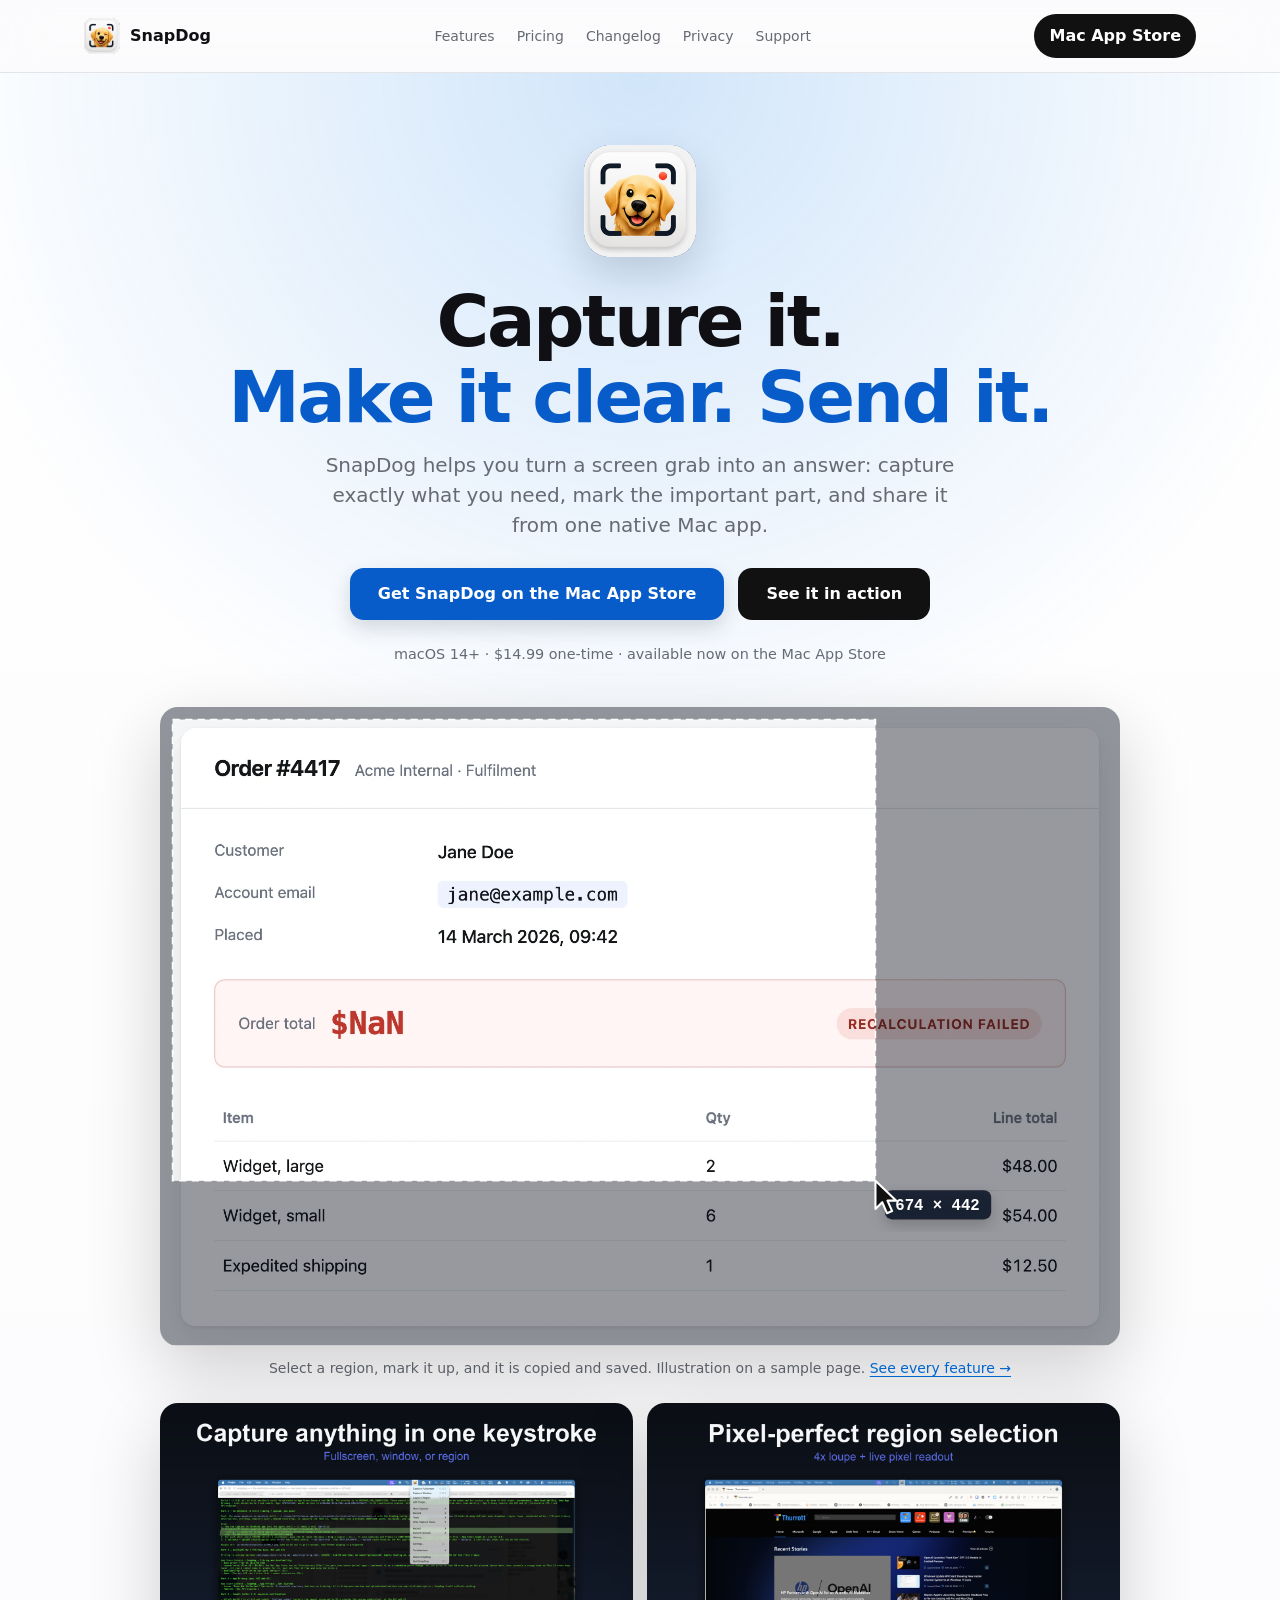
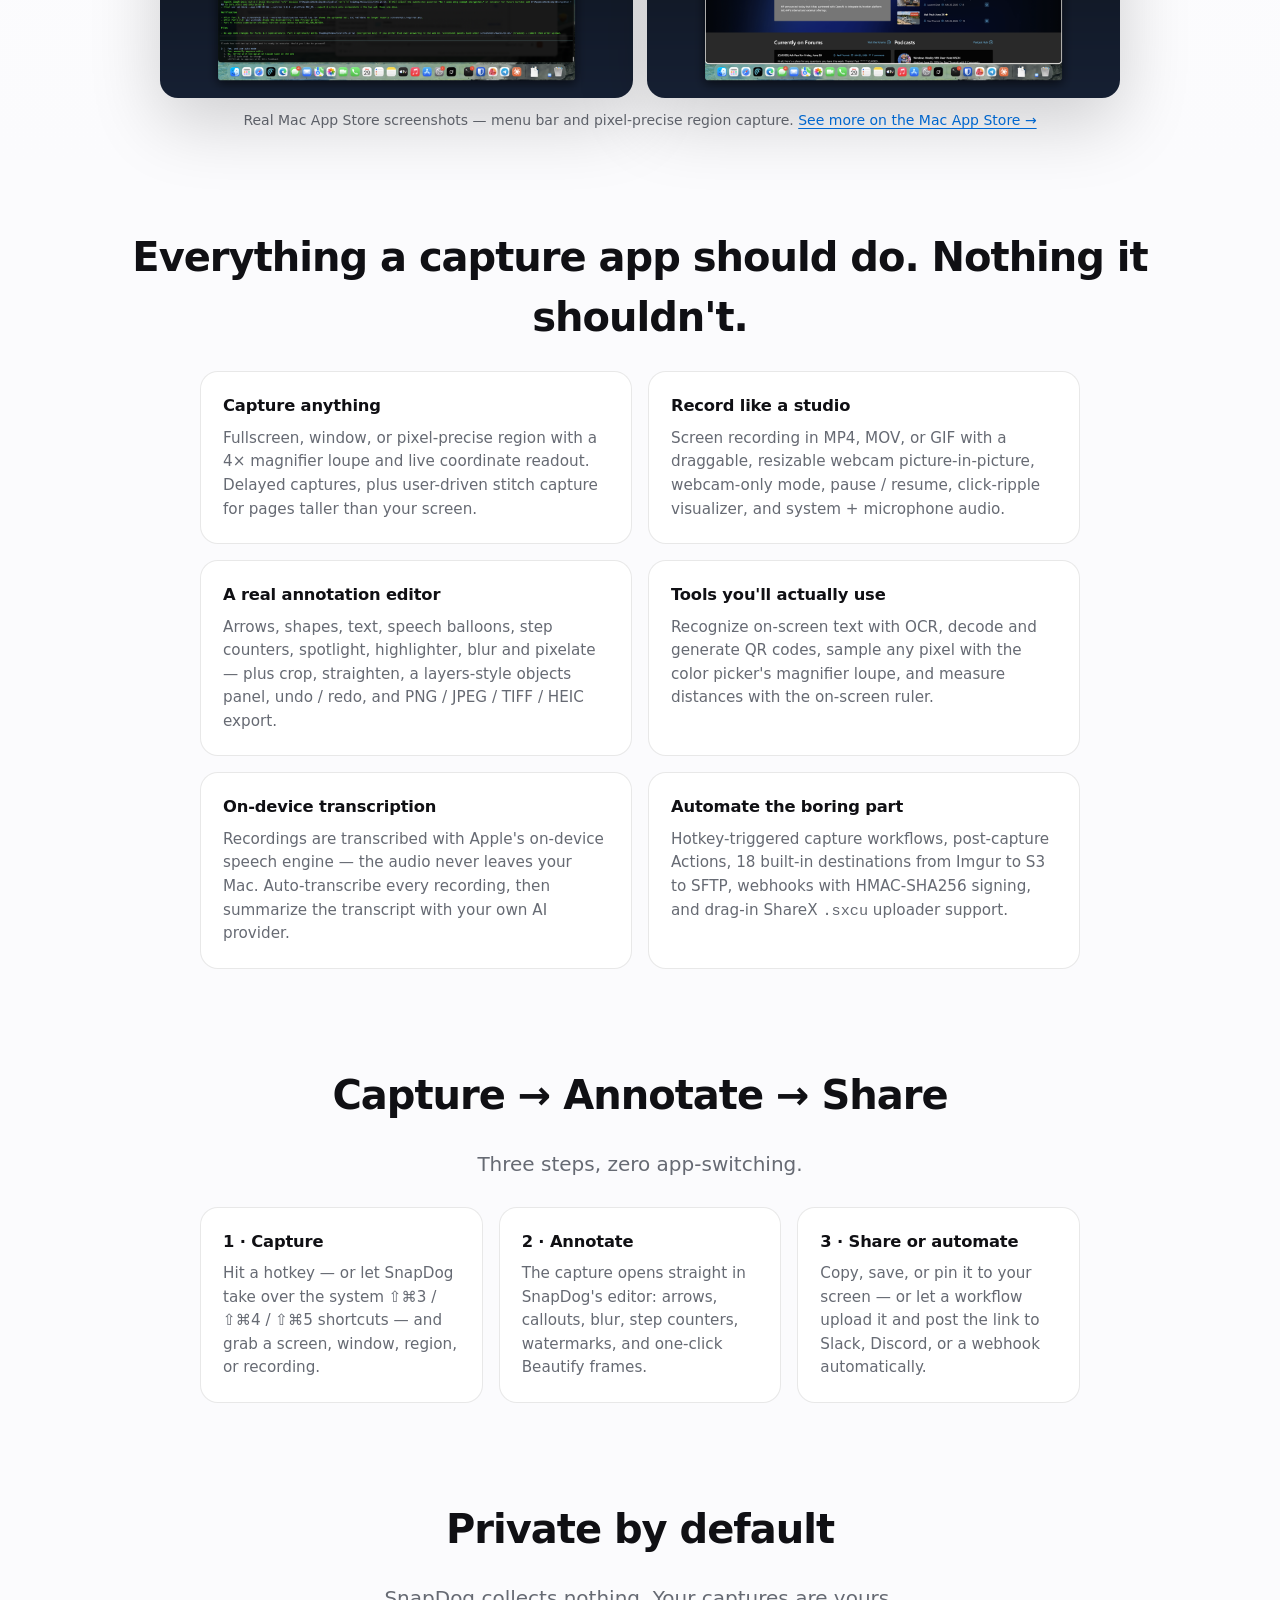
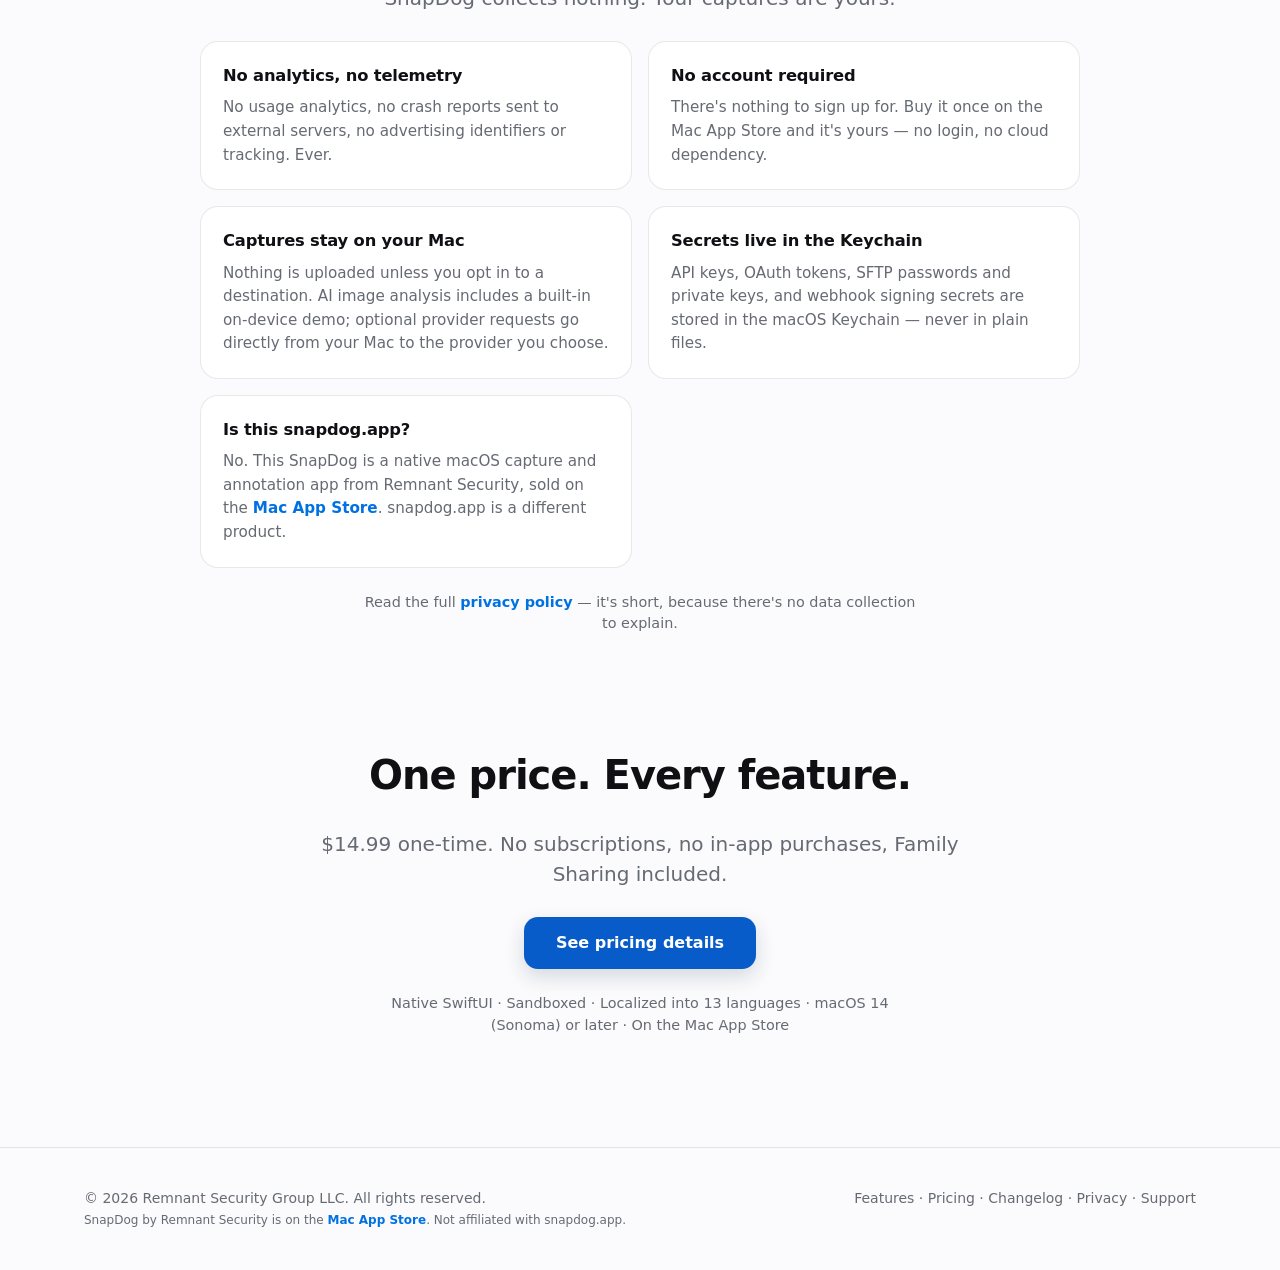
==== commit 1bb6b189: "SnapDog: App Store ct passthrough + SITE fallback - Add /ct.js (sibling convention) to all pages wit" ====
--- a/index.html
+++ b/index.html
@@ -1,33 +1,7 @@
-<!doctype html><html lang="en"><head><meta charset="utf-8"><meta name="viewport" content="width=device-width, initial-scale=1"><title>SnapDog — Capture, Record &amp; Annotate from your Mac's menu bar</title><meta name="description" content="SnapDog is a native macOS menu-bar app for screenshots, screen recording, and annotation — with OCR, QR tools, on-device transcription, workflows, and built-in upload destinations. $14.99 one-time, available now on the Mac App Store."><link rel="canonical" href="https://snapdog.remnantsecurity.com/"><meta property="og:title" content="SnapDog — Capture, Record &amp; Annotate from your Mac's menu bar"><meta property="og:description" content="Native macOS screen capture, screen recording with webcam picture-in-picture, a full annotation editor, OCR, QR tools, and one-tap upload to Imgur, Dropbox, SFTP, or any ShareX-compatible host. $14.99 one-time — available now on the Mac App Store."><meta property="og:type" content="website"><meta property="og:url" content="https://snapdog.remnantsecurity.com/"><meta property="og:image" content="https://snapdog.remnantsecurity.com/og-card.png"><meta property="og:image:width" content="1024"><meta property="og:image:height" content="576"><meta property="og:image:alt" content="SnapDog for macOS: menu-bar capture menu, $14.99 once, no account, macOS 14+"><meta name="twitter:image" content="https://snapdog.remnantsecurity.com/og-card.png"><meta name="twitter:card" content="summary_large_image"><meta name="theme-color" content="#0071e3"><link rel="icon" type="image/png" sizes="32x32" href="/favicon-32.png"><link rel="icon" type="image/png" sizes="64x64" href="/favicon-64.png"><link rel="apple-touch-icon" href="/apple-touch-icon.png"><style>
+<!doctype html><html lang="en"><head><meta charset="utf-8"><meta name="viewport" content="width=device-width, initial-scale=1"><title>SnapDog — Capture, Record &amp; Annotate from your Mac's menu bar</title><meta name="description" content="SnapDog is a native macOS menu-bar app for screenshots, screen recording, and annotation — with OCR, QR tools, on-device transcription, workflows, and 18 built-in destinations. $14.99 one-time, available now on the Mac App Store."><link rel="canonical" href="https://snapdog.remnantsecurity.com/"><meta property="og:title" content="SnapDog — Capture, Record &amp; Annotate from your Mac's menu bar"><meta property="og:description" content="Native macOS screen capture, screen recording with webcam picture-in-picture, a full annotation editor, OCR, QR tools, and one-tap upload to 18 built-in destinations. $14.99 one-time — available now on the Mac App Store."><meta property="og:type" content="website"><meta property="og:url" content="https://snapdog.remnantsecurity.com/"><meta property="og:image" content="https://snapdog.remnantsecurity.com/og-card.png"><meta property="og:image:width" content="1024"><meta property="og:image:height" content="576"><meta property="og:image:alt" content="SnapDog for macOS: menu-bar capture menu, $14.99 once, no account, macOS 14+"><meta name="twitter:image" content="https://snapdog.remnantsecurity.com/og-card.png"><meta name="twitter:card" content="summary_large_image"><meta name="theme-color" content="#0071e3"><link rel="icon" type="image/png" sizes="32x32" href="/favicon-32.png"><link rel="icon" type="image/png" sizes="64x64" href="/favicon-64.png"><link rel="apple-touch-icon" href="/apple-touch-icon.png"><style>
 :root{--accent:#0071e3;--accent2:#30b0ff;--dark:#07111f;--ink:#101014;--muted:#666a73;--bg:#fbfbfd;--card:#fff;--line:rgba(0,0,0,.09);--shadow:0 24px 70px rgba(0,0,0,.12);--radius:28px}*{box-sizing:border-box}html{scroll-behavior:smooth}body{margin:0;background:var(--bg);color:var(--ink);font-family:-apple-system,BlinkMacSystemFont,"SF Pro Display","Inter",system-ui,sans-serif;line-height:1.5;-webkit-font-smoothing:antialiased}a{color:inherit;text-decoration:none}.nav{position:sticky;top:0;z-index:50;background:rgba(251,251,253,.78);backdrop-filter:saturate(180%) blur(22px);border-bottom:1px solid var(--line)}.navin{max-width:1160px;margin:auto;padding:14px 24px;display:flex;align-items:center;justify-content:space-between}.brand{display:flex;align-items:center;gap:10px;font-weight:800}.mark{width:32px;height:32px;border-radius:10px;background:linear-gradient(135deg,var(--accent),var(--accent2));display:grid;place-items:center;color:white;box-shadow:0 10px 30px color-mix(in srgb,var(--accent) 35%,transparent)}.links{display:flex;gap:22px;color:var(--muted);font-size:14px}.pill{padding:10px 15px;border-radius:999px;background:#111;color:white;font-weight:700}.wrap{max-width:1160px;margin:auto;padding:0 24px}.miniHero{padding:72px 0 32px;background:radial-gradient(circle at 50% 0%,color-mix(in srgb,var(--accent) 18%,transparent),transparent 40%),linear-gradient(180deg,#fff,var(--bg));text-align:center}.miniHero h1{font-size:clamp(40px,6vw,72px);line-height:1;letter-spacing:-.05em;margin:0 0 14px}.miniHero h1 span{background:linear-gradient(135deg,#0071e3 0%,#30b0ff 100%);-webkit-background-clip:text;-webkit-text-fill-color:transparent;background-clip:text}.lead{font-size:20px;color:var(--muted);max-width:660px;margin:0 auto}.section{padding:48px 0 96px}.tierWrap{display:grid;grid-template-columns:minmax(0,420px);justify-content:center;margin-top:8px}.tier{position:relative;border:1px solid transparent;border-radius:24px;background:linear-gradient(#fff,#fff) padding-box,linear-gradient(135deg,#0071e3 0%,#30b0ff 100%) border-box;box-shadow:0 16px 48px rgba(0,113,227,.18);padding:44px 36px 36px;text-align:left}.tier .ribbon{position:absolute;top:-14px;left:50%;transform:translateX(-50%);background:linear-gradient(135deg,#0071e3 0%,#30b0ff 100%);color:#fff;font-size:.72rem;font-weight:700;letter-spacing:.06em;text-transform:uppercase;padding:6px 16px;border-radius:14px;box-shadow:0 4px 12px rgba(0,113,227,.35)}.tier h3{margin:0 0 4px;font-size:1.2rem;letter-spacing:-.01em}.priceTag{font-size:3rem;font-weight:800;letter-spacing:-.03em;margin:14px 0 6px}.priceTag small{font-size:1rem;color:var(--muted);font-weight:600;margin-left:6px}.period{color:var(--muted);font-size:.95rem;margin-bottom:24px}.intro{display:inline-block;background:color-mix(in srgb,var(--accent) 10%,white);color:color-mix(in srgb,var(--accent) 80%,black);padding:6px 12px;border-radius:10px;font-size:.85rem;font-weight:700;margin-bottom:22px}.tier ul{list-style:none;padding:0;display:grid;gap:10px;margin:0 0 28px}.tier li{display:flex;align-items:flex-start;gap:10px;font-size:.95rem;color:var(--ink);line-height:1.5}.tier li:before{content:"";width:18px;height:18px;flex-shrink:0;margin-top:2px;background:url("data:image/svg+xml,%3Csvg xmlns='http://www.w3.org/2000/svg' viewBox='0 0 20 20'%3E%3Ccircle cx='10' cy='10' r='10' fill='%230071e3'/%3E%3Cpath d='M6 10l3 3 5-5' stroke='white' stroke-width='1.5' fill='none' stroke-linecap='round' stroke-linejoin='round'/%3E%3C/svg%3E") no-repeat center;background-size:contain}.buy{display:block;text-align:center;background:linear-gradient(180deg,#0080ff 0%,#0071e3 100%);color:#fff;padding:14px;border-radius:14px;font-weight:700;font-size:1rem;box-shadow:0 4px 16px rgba(0,113,227,.30),inset 0 1px 0 rgba(255,255,255,.25);transition:filter .2s,transform .2s,box-shadow .2s}.buy:hover{filter:brightness(1.05);transform:translateY(-1px);box-shadow:0 10px 28px rgba(0,113,227,.40),inset 0 1px 0 rgba(255,255,255,.30)}.fineprint{text-align:center;color:var(--muted);font-size:.9rem;margin-top:24px;max-width:560px;margin-left:auto;margin-right:auto}.faq{margin-top:64px}.faq h2{font-size:clamp(28px,4vw,40px);letter-spacing:-.025em;margin:0 0 24px;text-align:center}.faqGrid{display:grid;grid-template-columns:repeat(2,1fr);gap:16px;max-width:880px;margin:0 auto}.faqItem{background:var(--card);border:1px solid var(--line);border-radius:18px;padding:22px}.faqItem h3{margin:0 0 8px;font-size:1.02rem;letter-spacing:-.01em}.faqItem p{margin:0;color:var(--muted);font-size:.95rem;line-height:1.55}.footer{padding:40px 0;color:var(--muted);font-size:14px;border-top:1px solid var(--line)}.footerin{display:flex;justify-content:space-between;gap:20px;flex-wrap:wrap}@media(max-width:768px){.links{display:none}.faqGrid{grid-template-columns:1fr}.tier{padding:36px 24px 30px}.priceTag{font-size:2.4rem}}.home-product{position:relative;width:min(100%,960px);aspect-ratio:1.7;margin:42px auto 0;background:#0b1322;border-radius:18px;overflow:hidden;box-shadow:0 24px 70px rgba(0,0,0,.18)}.home-product-image{position:absolute;display:block;max-width:none;width:275%;height:auto;left:50%;top:50%;transform:translate(-50%,-59%)}.home-caption{margin:12px 0 0;color:var(--muted);font-size:14px}.home-caption a{color:var(--accent);text-decoration:underline;text-underline-offset:3px}@media(max-width:650px){.home-product{aspect-ratio:1.2}.home-product-image{width:340%}}.miniHero h1{letter-spacing:-.035em;line-height:1.06}.miniHero h1 span{background:none;color:#075cca;-webkit-text-fill-color:currentColor}.buy{background:#075cca;box-shadow:0 8px 20px rgba(18,35,59,.16)}.buy:hover{box-shadow:0 12px 25px rgba(18,35,59,.2)}.sd-demo{position:relative;width:min(100%,960px);margin:42px auto 0;border-radius:18px;overflow:hidden;background:#f3f4f6;box-shadow:0 24px 70px rgba(0,0,0,.18);aspect-ratio:1840/1224}.sd-demo svg,.sd-demo>img{display:block;width:100%;height:100%}@media(max-width:650px){.sd-demo{border-radius:11px;margin-top:30px}}
 /* Phone layout: keep site navigation reachable, and give links real tap targets. */@media(max-width:768px){.navin{flex-wrap:wrap;row-gap:2px}.links{display:flex!important;order:3;width:100%;gap:2px;overflow-x:auto;scrollbar-width:none;-webkit-overflow-scrolling:touch;margin:0 -10px}.links::-webkit-scrollbar{display:none}.links a{flex:none;padding:10px;font-size:15px;white-space:nowrap}footer a{display:inline-block;padding:10px 2px}.tier{min-width:0;overflow-wrap:anywhere}}
-.brand .logo{display:block;width:36px;height:36px;border-radius:9px}.hero-icon{display:block;width:112px;height:112px;margin:0 auto 26px;border-radius:26px;box-shadow:0 18px 40px rgba(14,31,55,.16)}@media(max-width:650px){.hero-icon{width:84px;height:84px;border-radius:20px;margin-bottom:20px}}.app-store-badge{display:inline-block;line-height:0;margin:10px;padding:0;background:none;border:0;box-shadow:none}.app-store-badge img{display:block;height:44px;width:auto}.app-store-badge:focus-visible{outline:3px solid currentColor;outline-offset:4px;border-radius:9px}</style><link rel="icon" href="/favicon.ico" sizes="any">
-<script type="application/ld+json">
-{
- "@context": "https://schema.org",
- "@type": "SoftwareApplication",
- "name": "SnapDog: Capture & Annotate",
- "operatingSystem": "MacOS",
- "applicationCategory": "ProductivityApplication",
- "softwareVersion": "1.2.1",
- "softwareRequirements": "macOS 14.0 or later",
- "url": "https://snapdog.remnantsecurity.com/",
- "downloadUrl": "https://apps.apple.com/us/app/snapdog-capture-annotate/id6783121166?mt=12",
- "image": "https://is1-ssl.mzstatic.com/image/thumb/Purple221/v4/67/e2/19/67e219a6-d077-b190-ee20-8c146e5eaab6/AppIcon-0-0-85-220-0-0-5-0-2x.png/512x512bb.png",
- "offers": {
-  "@type": "Offer",
-  "price": "14.99",
-  "priceCurrency": "USD"
- },
- "author": {
-  "@type": "Organization",
-  "name": "Remnant Security Group LLC",
-  "url": "https://remnantsecurity.com/"
- }
-}
-</script>
-<style id="a11y-2026-10-10">.feature-index span{color:#05663f}main p a,main li a{text-decoration:underline;text-underline-offset:2px}a:focus-visible,button:focus-visible,summary:focus-visible,[tabindex]:focus-visible{outline:3px solid currentColor;outline-offset:3px;border-radius:4px}</style>
-</head><body><nav class="nav"><div class="navin"><a class="brand" href="/"><img class="logo" src="/logo-108.png" alt="" width="36" height="36">SnapDog</a><div class="links"><a href="/features.html">Features</a><a href="/pricing.html">Pricing</a><a href="/changelog.html">Changelog</a><a href="/privacy.html">Privacy</a><a href="/support.html">Support</a></div><a class="pill" href="https://apps.apple.com/app/snapdog-capture-annotate/id6783121166?mt=12" target="_blank" rel="noopener">Mac App Store</a></div></nav><main><section class="miniHero"><div class="wrap"><img class="hero-icon" src="/logo-224.png" alt="SnapDog app icon" width="112" height="112"><h1>Capture it.<br><span>Make it clear. Send it.</span></h1><p class="lead">SnapDog helps you turn a screen grab into an answer: capture exactly what you need, mark the important part, and share it from one native Mac app.</p><div style="margin-top:28px;display:flex;gap:14px;justify-content:center;flex-wrap:wrap"><a class="app-store-badge" href="https://apps.apple.com/app/snapdog-capture-annotate/id6783121166?mt=12"><img src="/badges/mac-appstore-badge.svg" alt="Download on the Mac App Store" width="172" height="44"></a><a class="pill" style="padding:14px 28px;border-radius:14px" href="/features.html">See it in action</a></div><p class="fineprint">macOS 14+ · $14.99 one-time · available now on the Mac App Store</p><figure class="sd-demo home-demo" data-demo="flow"><img src="/media/order-annotated.png" alt="A sample order page marked up with an arrow, numbered steps, a highlight, and a blurred email address" width="1840" height="1224"></figure><p class="home-caption">Select a region, mark it up, and it is copied and saved. Illustration on a sample page. <a href="/features.html">See every feature →</a></p>
+.brand .logo{display:block;width:36px;height:36px;border-radius:9px}.hero-icon{display:block;width:112px;height:112px;margin:0 auto 26px;border-radius:26px;box-shadow:0 18px 40px rgba(14,31,55,.16)}@media(max-width:650px){.hero-icon{width:84px;height:84px;border-radius:20px;margin-bottom:20px}}</style></head><body><nav class="nav"><div class="navin"><a class="brand" href="/"><img class="logo" src="/logo-108.png" alt="" width="36" height="36">SnapDog</a><div class="links"><a href="/features.html">Features</a><a href="/pricing.html">Pricing</a><a href="/changelog.html">Changelog</a><a href="/privacy.html">Privacy</a><a href="/support.html">Support</a></div><a class="pill" href="https://apps.apple.com/app/snapdog-capture-annotate/id6783121166?mt=12&amp;ct=EXP-20261019-SNAPDOG-SITE-01" target="_blank" rel="noopener">Mac App Store</a></div></nav><main><section class="miniHero"><div class="wrap"><img class="hero-icon" src="/logo-224.png" alt="SnapDog app icon" width="112" height="112"><h1>Capture it.<br><span>Make it clear. Send it.</span></h1><p class="lead">SnapDog helps you turn a screen grab into an answer: capture exactly what you need, mark the important part, and share it from one native Mac app.</p><div style="margin-top:28px;display:flex;gap:14px;justify-content:center;flex-wrap:wrap"><a class="buy" style="display:inline-block;padding:14px 28px" href="https://apps.apple.com/app/snapdog-capture-annotate/id6783121166?mt=12&amp;ct=EXP-20261019-SNAPDOG-SITE-01">Get SnapDog on the Mac App Store</a><a class="pill" style="padding:14px 28px;border-radius:14px" href="/features.html">See it in action</a></div><p class="fineprint">macOS 14+ · $14.99 one-time · available now on the Mac App Store</p><figure class="sd-demo home-demo" data-demo="flow"><img src="/media/order-annotated.png" alt="A sample order page marked up with an arrow, numbered steps, a highlight, and a blurred email address" width="1840" height="1224"></figure><p class="home-caption">Select a region, mark it up, and it is copied and saved. Illustration on a sample page. <a href="/features.html">See every feature →</a></p>
       <div style="display:grid;grid-template-columns:repeat(2,minmax(0,1fr));gap:14px;max-width:960px;margin:24px auto 0">
         <figure class="sd-demo" style="aspect-ratio:16/10;margin:0">
           <img src="/media/snapdog-menu-bar.png" alt="SnapDog menu bar dropdown showing capture, record, annotation and destinations" loading="lazy" width="1440" height="900">
@@ -36,5 +10,5 @@
           <img src="/media/snapdog-region-loupe.png" alt="SnapDog region capture with the 4x magnifier loupe and live coordinate readout" loading="lazy" width="1440" height="900">
         </figure>
       </div>
-      <p class="home-caption">Real Mac App Store screenshots — menu bar and pixel-precise region capture. <a href="https://apps.apple.com/app/snapdog-capture-annotate/id6783121166?mt=12" target="_blank" rel="noopener">See more on the Mac App Store →</a></p>
-    </div></section><section class="section" style="padding-top:0"><div class="wrap"><div class="faq"><h2>Everything a capture app should do. Nothing it shouldn't.</h2><div class="faqGrid"><div class="faqItem"><h3>Capture anything</h3><p>Fullscreen, window, or pixel-precise region with a 4× magnifier loupe and live coordinate readout. Delayed captures, plus user-driven stitch capture for pages taller than your screen.</p></div><div class="faqItem"><h3>Record like a studio</h3><p>Screen recording in MP4, MOV, or GIF with a draggable, resizable webcam picture-in-picture, webcam-only mode, pause / resume, click-ripple visualizer, and system + microphone audio.</p></div><div class="faqItem"><h3>A real annotation editor</h3><p>Arrows, shapes, text, speech balloons, step counters, spotlight, highlighter, blur and pixelate — plus crop, straighten, a layers-style objects panel, undo / redo, and PNG / JPEG / TIFF / HEIC export.</p></div><div class="faqItem"><h3>Tools you'll actually use</h3><p>Recognize on-screen text with OCR, decode and generate QR codes, sample any pixel with the color picker's magnifier loupe, and measure distances with the on-screen ruler.</p></div><div class="faqItem"><h3>On-device transcription</h3><p>Recordings are transcribed with Apple's on-device speech engine — the audio never leaves your Mac. Auto-transcribe every recording, then summarize the transcript with your own AI provider.</p></div><div class="faqItem"><h3>Automate the boring part</h3><p>Hotkey-triggered capture workflows, post-capture Actions, built-in upload destinations from Imgur to S3 to SFTP, webhooks with HMAC-SHA256 signing, and drag-in ShareX <code>.sxcu</code> uploader support.</p></div></div></div></div></section><section class="section" style="padding-top:0"><div class="wrap"><div class="faq" style="margin-top:0"><h2>Capture → Annotate → Share</h2><p class="lead" style="text-align:center;margin-bottom:28px">Three steps, zero app-switching.</p><div style="display:grid;grid-template-columns:repeat(auto-fit,minmax(240px,1fr));gap:16px;max-width:880px;margin:0 auto"><div class="faqItem"><h3>1 · Capture</h3><p>Hit a hotkey — or let SnapDog take over the system ⇧⌘3 / ⇧⌘4 / ⇧⌘5 shortcuts — and grab a screen, window, region, or recording.</p></div><div class="faqItem"><h3>2 · Annotate</h3><p>The capture opens straight in SnapDog's editor: arrows, callouts, blur, step counters, watermarks, and one-click Beautify frames.</p></div><div class="faqItem"><h3>3 · Share or automate</h3><p>Copy, save, or pin it to your screen — or let a workflow upload it and post the link to Slack, Discord, or a webhook automatically.</p></div></div></div></div></section><section class="section" style="padding-top:0"><div class="wrap"><div class="faq" style="margin-top:0"><h2>Private by default</h2><p class="lead" style="text-align:center;margin-bottom:28px">SnapDog collects nothing. Your captures are yours.</p><div class="faqGrid"><div class="faqItem"><h3>No analytics, no telemetry</h3><p>No usage analytics, no crash reports sent to external servers, no advertising identifiers or tracking. Ever.</p></div><div class="faqItem"><h3>No account required</h3><p>There's nothing to sign up for. Buy it once on the Mac App Store and it's yours — no login, no cloud dependency.</p></div><div class="faqItem"><h3>Captures stay on your Mac</h3><p>Nothing is uploaded unless you opt in to a destination. AI image analysis includes a built-in on-device demo; optional provider requests go directly from your Mac to the provider you choose.</p></div><div class="faqItem"><h3>Secrets live in the Keychain</h3><p>API keys, OAuth tokens, SFTP passwords and private keys, and webhook signing secrets are stored in the macOS Keychain — never in plain files.</p></div><div class="faqItem"><h3>Is this snapdog.app?</h3><p>No. This SnapDog is a native macOS capture and annotation app from Remnant Security, sold on the <a href="https://apps.apple.com/us/app/snapdog-capture-annotate/id6783121166?mt=12" target="_blank" rel="noopener" style="color:var(--accent);font-weight:600">Mac App Store</a>. snapdog.app is a different product.</p></div></div><p class="fineprint">Read the full <a href="/privacy.html" style="color:var(--accent);font-weight:600">privacy policy</a> — it's short, because there's no data collection to explain.</p></div></div></section><section class="section" style="padding-top:0"><div class="wrap" style="text-align:center"><div class="faq" style="margin-top:0"><h2>One price. Every feature.</h2><p class="lead">$14.99 one-time. No subscriptions, no in-app purchases, Family Sharing included.</p><div style="margin-top:28px"><a class="buy" style="display:inline-block;padding:14px 32px" href="/pricing.html">See pricing details</a></div><p class="fineprint">Native SwiftUI · Sandboxed · Localized into 13 languages · macOS 14 (Sonoma) or later · On the Mac App Store</p></div></div></section></main><footer class="footer"><div class="wrap footerin"><div>© 2026 <a href="https://remnantsecurity.com" target="_blank">Remnant Security Group LLC</a>. All rights reserved.<br><span style="font-size:12px">SnapDog by Remnant Security is on the <a href="https://apps.apple.com/us/app/snapdog-capture-annotate/id6783121166?mt=12" target="_blank" rel="noopener" style="color:var(--accent);font-weight:600">Mac App Store</a>. Not affiliated with snapdog.app.</span></div><div><a href="/features.html">Features</a> · <a href="/pricing.html">Pricing</a> · <a href="/changelog.html">Changelog</a> · <a href="/privacy.html">Privacy</a> · <a href="/terms.html">Terms</a> · <a href="/press/">Press</a> · <a href="/support.html">Support</a></div></div></footer><script src="/demo.js" defer></script><script src="/posthog.js"></script></body></html>
+      <p class="home-caption">Real Mac App Store screenshots — menu bar and pixel-precise region capture. <a href="https://apps.apple.com/app/snapdog-capture-annotate/id6783121166?mt=12&amp;ct=EXP-20261019-SNAPDOG-SITE-01" target="_blank" rel="noopener">See more on the Mac App Store →</a></p>
+    </div></section><section class="section" style="padding-top:0"><div class="wrap"><div class="faq"><h2>Everything a capture app should do. Nothing it shouldn't.</h2><div class="faqGrid"><div class="faqItem"><h3>Capture anything</h3><p>Fullscreen, window, or pixel-precise region with a 4× magnifier loupe and live coordinate readout. Delayed captures, plus user-driven stitch capture for pages taller than your screen.</p></div><div class="faqItem"><h3>Record like a studio</h3><p>Screen recording in MP4, MOV, or GIF with a draggable, resizable webcam picture-in-picture, webcam-only mode, pause / resume, click-ripple visualizer, and system + microphone audio.</p></div><div class="faqItem"><h3>A real annotation editor</h3><p>Arrows, shapes, text, speech balloons, step counters, spotlight, highlighter, blur and pixelate — plus crop, straighten, a layers-style objects panel, undo / redo, and PNG / JPEG / TIFF / HEIC export.</p></div><div class="faqItem"><h3>Tools you'll actually use</h3><p>Recognize on-screen text with OCR, decode and generate QR codes, sample any pixel with the color picker's magnifier loupe, and measure distances with the on-screen ruler.</p></div><div class="faqItem"><h3>On-device transcription</h3><p>Recordings are transcribed with Apple's on-device speech engine — the audio never leaves your Mac. Auto-transcribe every recording, then summarize the transcript with your own AI provider.</p></div><div class="faqItem"><h3>Automate the boring part</h3><p>Hotkey-triggered capture workflows, post-capture Actions, 18 built-in destinations from Imgur to S3 to SFTP, webhooks with HMAC-SHA256 signing, and drag-in ShareX <code>.sxcu</code> uploader support.</p></div></div></div></div></section><section class="section" style="padding-top:0"><div class="wrap"><div class="faq" style="margin-top:0"><h2>Capture → Annotate → Share</h2><p class="lead" style="text-align:center;margin-bottom:28px">Three steps, zero app-switching.</p><div style="display:grid;grid-template-columns:repeat(auto-fit,minmax(240px,1fr));gap:16px;max-width:880px;margin:0 auto"><div class="faqItem"><h3>1 · Capture</h3><p>Hit a hotkey — or let SnapDog take over the system ⇧⌘3 / ⇧⌘4 / ⇧⌘5 shortcuts — and grab a screen, window, region, or recording.</p></div><div class="faqItem"><h3>2 · Annotate</h3><p>The capture opens straight in SnapDog's editor: arrows, callouts, blur, step counters, watermarks, and one-click Beautify frames.</p></div><div class="faqItem"><h3>3 · Share or automate</h3><p>Copy, save, or pin it to your screen — or let a workflow upload it and post the link to Slack, Discord, or a webhook automatically.</p></div></div></div></div></section><section class="section" style="padding-top:0"><div class="wrap"><div class="faq" style="margin-top:0"><h2>Private by default</h2><p class="lead" style="text-align:center;margin-bottom:28px">SnapDog collects nothing. Your captures are yours.</p><div class="faqGrid"><div class="faqItem"><h3>No analytics, no telemetry</h3><p>No usage analytics, no crash reports sent to external servers, no advertising identifiers or tracking. Ever.</p></div><div class="faqItem"><h3>No account required</h3><p>There's nothing to sign up for. Buy it once on the Mac App Store and it's yours — no login, no cloud dependency.</p></div><div class="faqItem"><h3>Captures stay on your Mac</h3><p>Nothing is uploaded unless you opt in to a destination. AI image analysis includes a built-in on-device demo; optional provider requests go directly from your Mac to the provider you choose.</p></div><div class="faqItem"><h3>Secrets live in the Keychain</h3><p>API keys, OAuth tokens, SFTP passwords and private keys, and webhook signing secrets are stored in the macOS Keychain — never in plain files.</p></div><div class="faqItem"><h3>Is this snapdog.app?</h3><p>No. This SnapDog is a native macOS capture and annotation app from Remnant Security, sold on the <a href="https://apps.apple.com/us/app/snapdog-capture-annotate/id6783121166?mt=12&amp;ct=EXP-20261019-SNAPDOG-SITE-01" target="_blank" rel="noopener" style="color:var(--accent);font-weight:600">Mac App Store</a>. snapdog.app is a different product.</p></div></div><p class="fineprint">Read the full <a href="/privacy.html" style="color:var(--accent);font-weight:600">privacy policy</a> — it's short, because there's no data collection to explain.</p></div></div></section><section class="section" style="padding-top:0"><div class="wrap" style="text-align:center"><div class="faq" style="margin-top:0"><h2>One price. Every feature.</h2><p class="lead">$14.99 one-time. No subscriptions, no in-app purchases, Family Sharing included.</p><div style="margin-top:28px"><a class="buy" style="display:inline-block;padding:14px 32px" href="/pricing.html">See pricing details</a></div><p class="fineprint">Native SwiftUI · Sandboxed · Localized into 13 languages · macOS 14 (Sonoma) or later · On the Mac App Store</p></div></div></section></main><footer class="footer"><div class="wrap footerin"><div>© 2026 <a href="https://remnantsecurity.com" target="_blank">Remnant Security Group LLC</a>. All rights reserved.<br><span style="font-size:12px">SnapDog by Remnant Security is on the <a href="https://apps.apple.com/us/app/snapdog-capture-annotate/id6783121166?mt=12&amp;ct=EXP-20261019-SNAPDOG-SITE-01" target="_blank" rel="noopener" style="color:var(--accent);font-weight:600">Mac App Store</a>. Not affiliated with snapdog.app.</span></div><div><a href="/features.html">Features</a> · <a href="/pricing.html">Pricing</a> · <a href="/changelog.html">Changelog</a> · <a href="/privacy.html">Privacy</a> · <a href="/support.html">Support</a></div></div></footer><script src="/demo.js" defer></script><script src="/ct.js" data-fallback-ct="EXP-20261019-SNAPDOG-SITE-01"></script><script src="/posthog.js"></script></body></html>
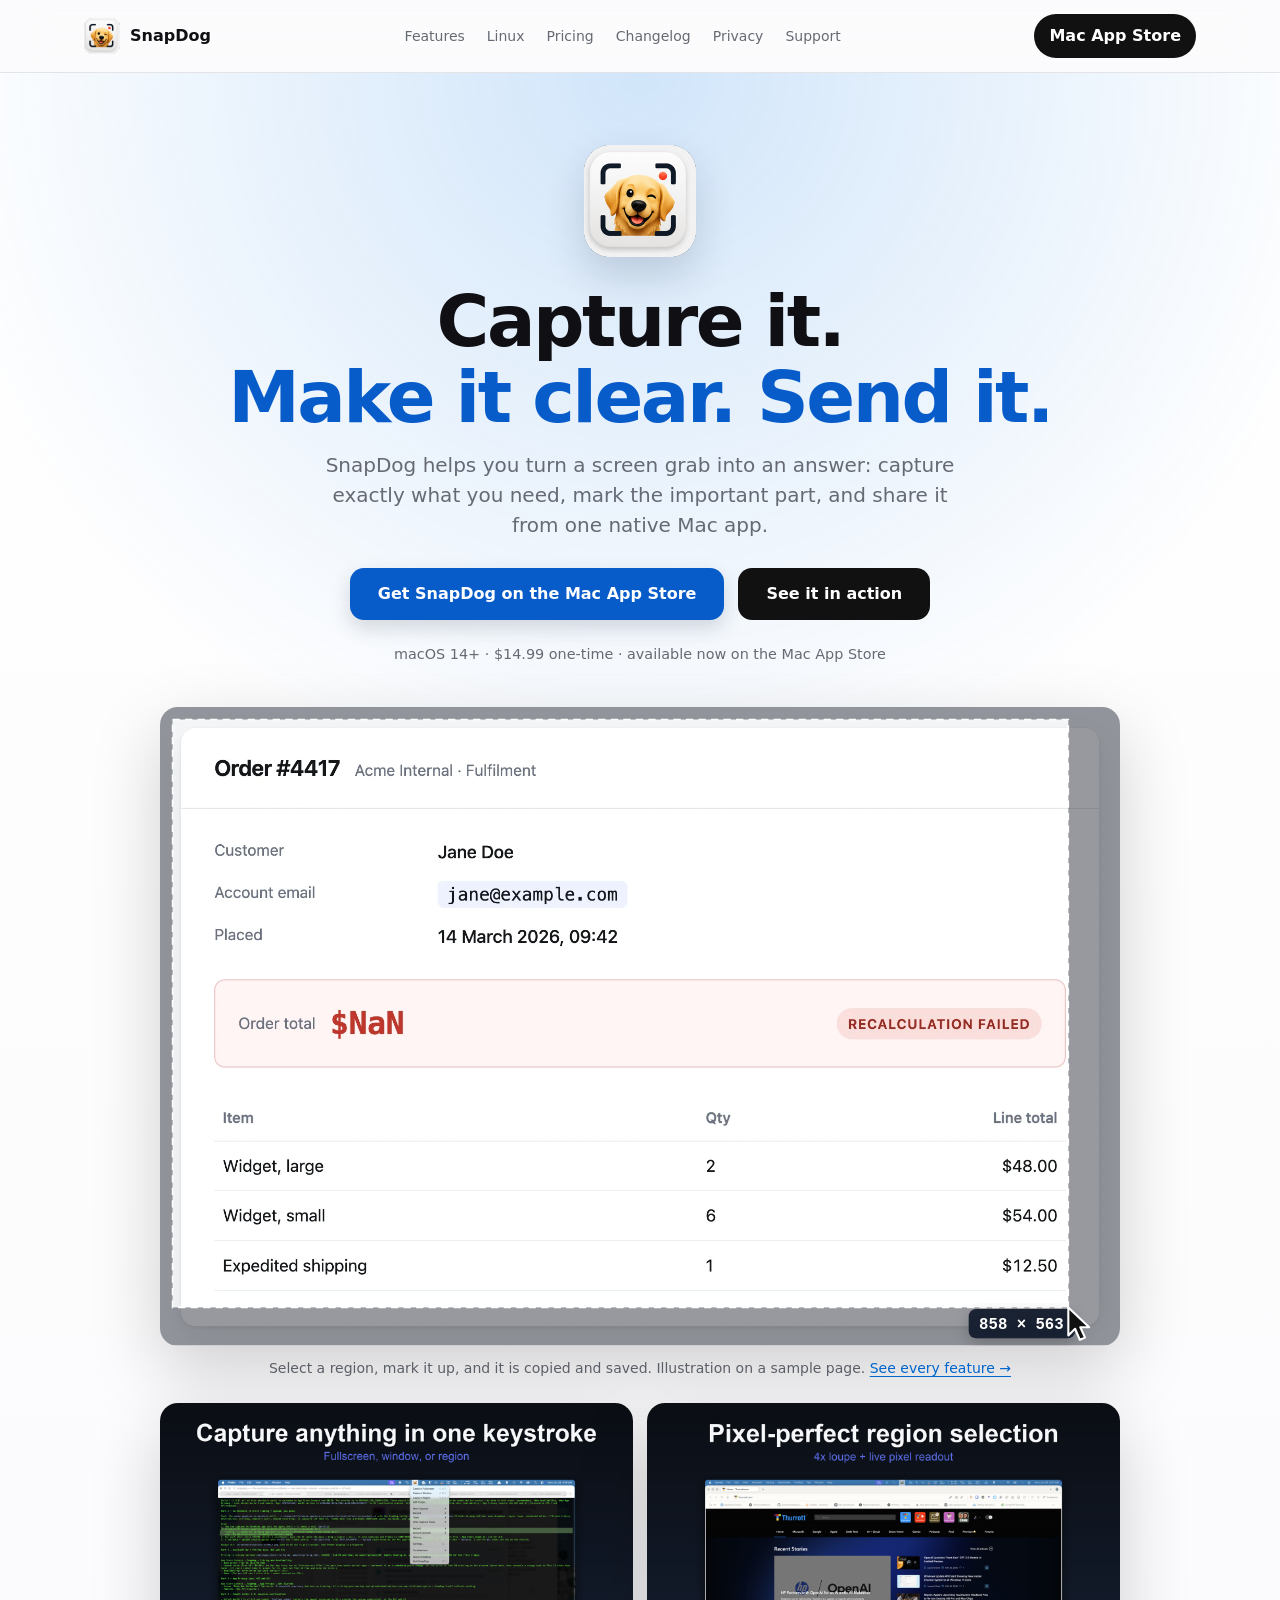
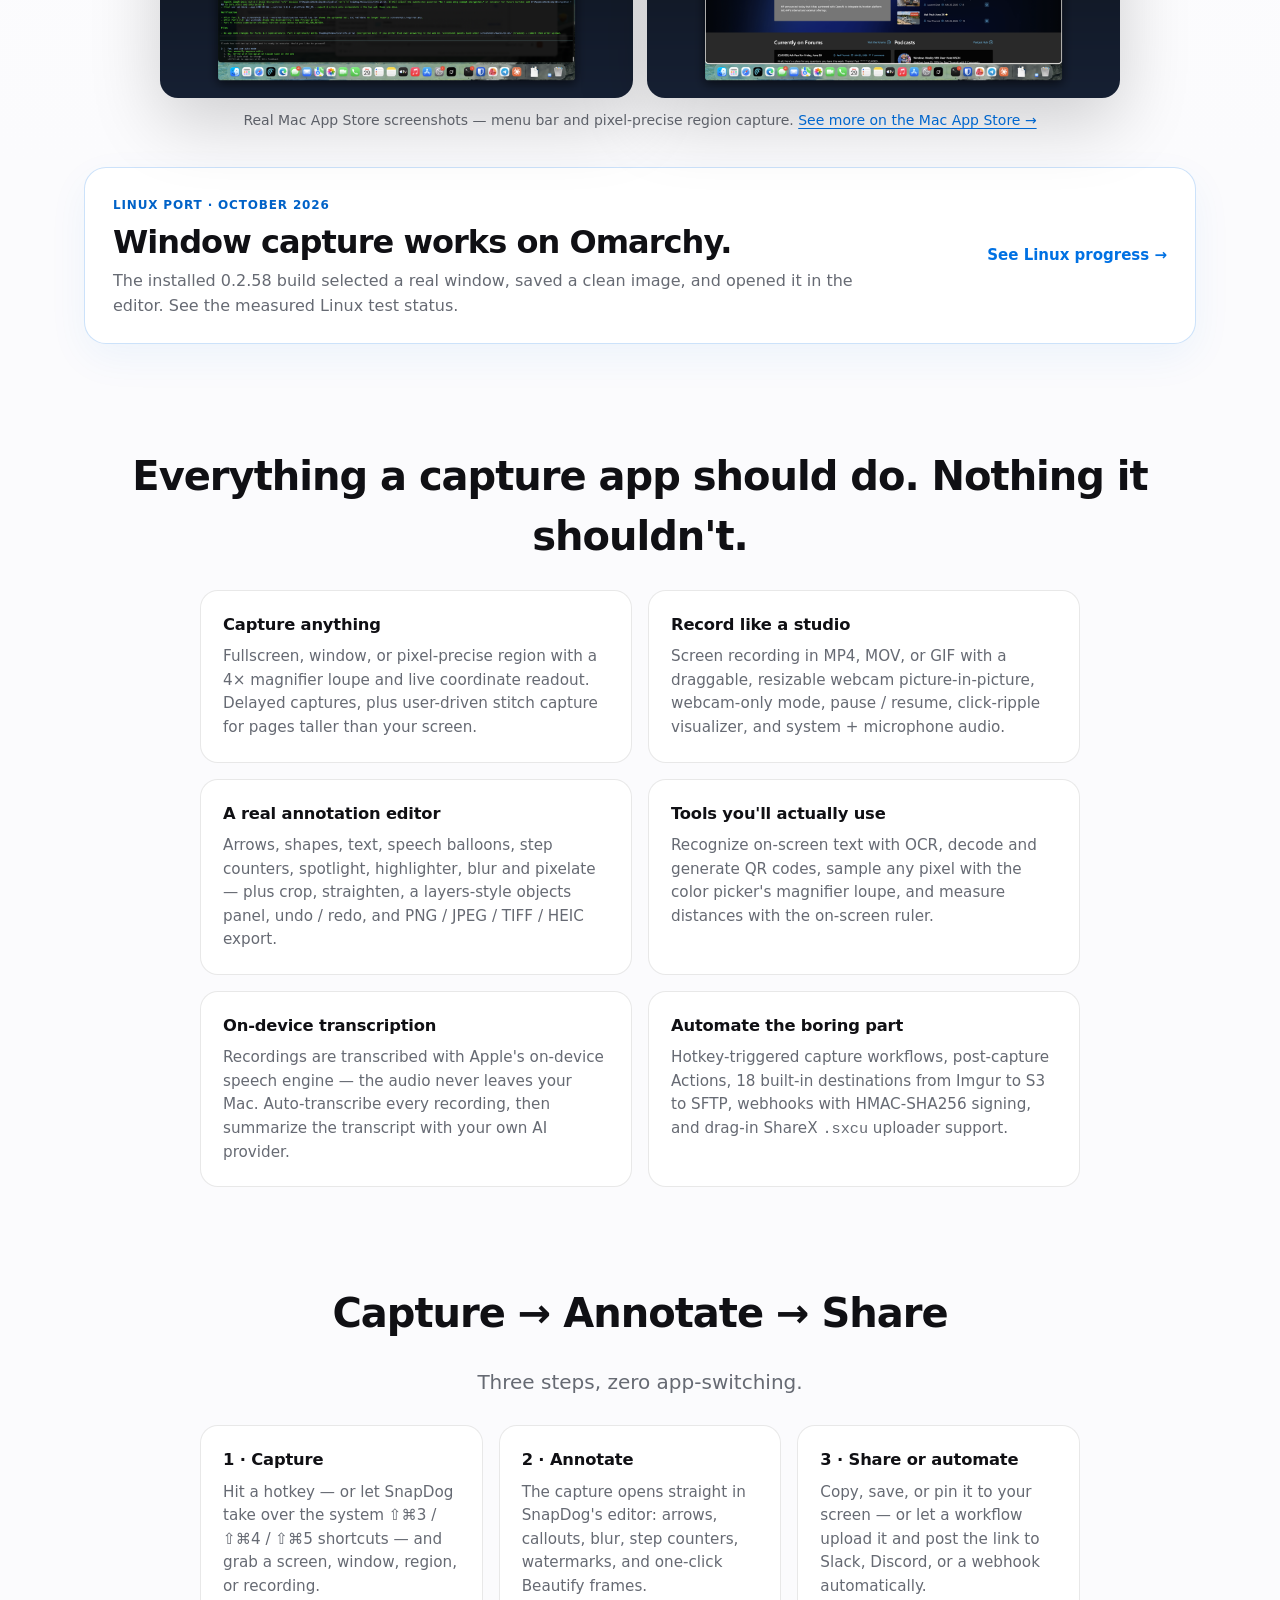
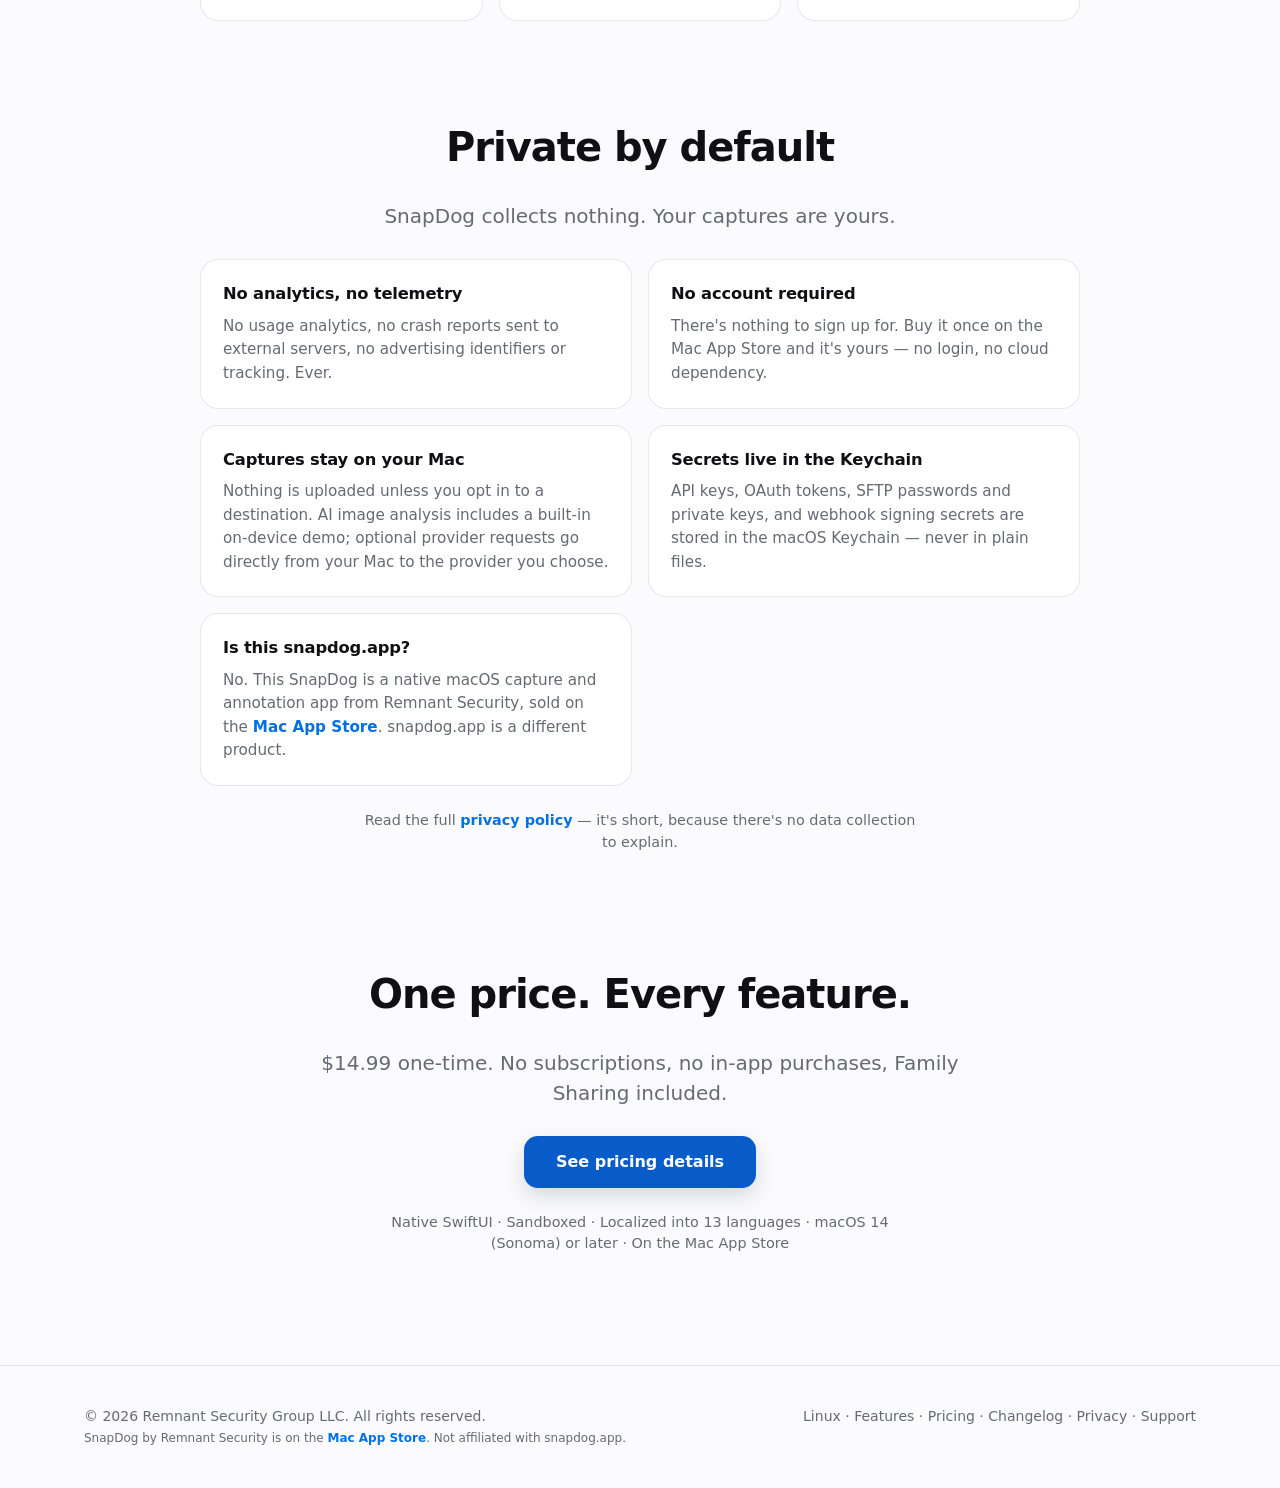
==== commit 04e7b6d9: "site: publish verified Linux window capture update" ====
--- a/index.html
+++ b/index.html
@@ -1,7 +1,7 @@
 <!doctype html><html lang="en"><head><meta charset="utf-8"><meta name="viewport" content="width=device-width, initial-scale=1"><title>SnapDog — Capture, Record &amp; Annotate from your Mac's menu bar</title><meta name="description" content="SnapDog is a native macOS menu-bar app for screenshots, screen recording, and annotation — with OCR, QR tools, on-device transcription, workflows, and 18 built-in destinations. $14.99 one-time, available now on the Mac App Store."><link rel="canonical" href="https://snapdog.remnantsecurity.com/"><meta property="og:title" content="SnapDog — Capture, Record &amp; Annotate from your Mac's menu bar"><meta property="og:description" content="Native macOS screen capture, screen recording with webcam picture-in-picture, a full annotation editor, OCR, QR tools, and one-tap upload to 18 built-in destinations. $14.99 one-time — available now on the Mac App Store."><meta property="og:type" content="website"><meta property="og:url" content="https://snapdog.remnantsecurity.com/"><meta property="og:image" content="https://snapdog.remnantsecurity.com/og-card.png"><meta property="og:image:width" content="1024"><meta property="og:image:height" content="576"><meta property="og:image:alt" content="SnapDog for macOS: menu-bar capture menu, $14.99 once, no account, macOS 14+"><meta name="twitter:image" content="https://snapdog.remnantsecurity.com/og-card.png"><meta name="twitter:card" content="summary_large_image"><meta name="theme-color" content="#0071e3"><link rel="icon" type="image/png" sizes="32x32" href="/favicon-32.png"><link rel="icon" type="image/png" sizes="64x64" href="/favicon-64.png"><link rel="apple-touch-icon" href="/apple-touch-icon.png"><style>
 :root{--accent:#0071e3;--accent2:#30b0ff;--dark:#07111f;--ink:#101014;--muted:#666a73;--bg:#fbfbfd;--card:#fff;--line:rgba(0,0,0,.09);--shadow:0 24px 70px rgba(0,0,0,.12);--radius:28px}*{box-sizing:border-box}html{scroll-behavior:smooth}body{margin:0;background:var(--bg);color:var(--ink);font-family:-apple-system,BlinkMacSystemFont,"SF Pro Display","Inter",system-ui,sans-serif;line-height:1.5;-webkit-font-smoothing:antialiased}a{color:inherit;text-decoration:none}.nav{position:sticky;top:0;z-index:50;background:rgba(251,251,253,.78);backdrop-filter:saturate(180%) blur(22px);border-bottom:1px solid var(--line)}.navin{max-width:1160px;margin:auto;padding:14px 24px;display:flex;align-items:center;justify-content:space-between}.brand{display:flex;align-items:center;gap:10px;font-weight:800}.mark{width:32px;height:32px;border-radius:10px;background:linear-gradient(135deg,var(--accent),var(--accent2));display:grid;place-items:center;color:white;box-shadow:0 10px 30px color-mix(in srgb,var(--accent) 35%,transparent)}.links{display:flex;gap:22px;color:var(--muted);font-size:14px}.pill{padding:10px 15px;border-radius:999px;background:#111;color:white;font-weight:700}.wrap{max-width:1160px;margin:auto;padding:0 24px}.miniHero{padding:72px 0 32px;background:radial-gradient(circle at 50% 0%,color-mix(in srgb,var(--accent) 18%,transparent),transparent 40%),linear-gradient(180deg,#fff,var(--bg));text-align:center}.miniHero h1{font-size:clamp(40px,6vw,72px);line-height:1;letter-spacing:-.05em;margin:0 0 14px}.miniHero h1 span{background:linear-gradient(135deg,#0071e3 0%,#30b0ff 100%);-webkit-background-clip:text;-webkit-text-fill-color:transparent;background-clip:text}.lead{font-size:20px;color:var(--muted);max-width:660px;margin:0 auto}.section{padding:48px 0 96px}.tierWrap{display:grid;grid-template-columns:minmax(0,420px);justify-content:center;margin-top:8px}.tier{position:relative;border:1px solid transparent;border-radius:24px;background:linear-gradient(#fff,#fff) padding-box,linear-gradient(135deg,#0071e3 0%,#30b0ff 100%) border-box;box-shadow:0 16px 48px rgba(0,113,227,.18);padding:44px 36px 36px;text-align:left}.tier .ribbon{position:absolute;top:-14px;left:50%;transform:translateX(-50%);background:linear-gradient(135deg,#0071e3 0%,#30b0ff 100%);color:#fff;font-size:.72rem;font-weight:700;letter-spacing:.06em;text-transform:uppercase;padding:6px 16px;border-radius:14px;box-shadow:0 4px 12px rgba(0,113,227,.35)}.tier h3{margin:0 0 4px;font-size:1.2rem;letter-spacing:-.01em}.priceTag{font-size:3rem;font-weight:800;letter-spacing:-.03em;margin:14px 0 6px}.priceTag small{font-size:1rem;color:var(--muted);font-weight:600;margin-left:6px}.period{color:var(--muted);font-size:.95rem;margin-bottom:24px}.intro{display:inline-block;background:color-mix(in srgb,var(--accent) 10%,white);color:color-mix(in srgb,var(--accent) 80%,black);padding:6px 12px;border-radius:10px;font-size:.85rem;font-weight:700;margin-bottom:22px}.tier ul{list-style:none;padding:0;display:grid;gap:10px;margin:0 0 28px}.tier li{display:flex;align-items:flex-start;gap:10px;font-size:.95rem;color:var(--ink);line-height:1.5}.tier li:before{content:"";width:18px;height:18px;flex-shrink:0;margin-top:2px;background:url("data:image/svg+xml,%3Csvg xmlns='http://www.w3.org/2000/svg' viewBox='0 0 20 20'%3E%3Ccircle cx='10' cy='10' r='10' fill='%230071e3'/%3E%3Cpath d='M6 10l3 3 5-5' stroke='white' stroke-width='1.5' fill='none' stroke-linecap='round' stroke-linejoin='round'/%3E%3C/svg%3E") no-repeat center;background-size:contain}.buy{display:block;text-align:center;background:linear-gradient(180deg,#0080ff 0%,#0071e3 100%);color:#fff;padding:14px;border-radius:14px;font-weight:700;font-size:1rem;box-shadow:0 4px 16px rgba(0,113,227,.30),inset 0 1px 0 rgba(255,255,255,.25);transition:filter .2s,transform .2s,box-shadow .2s}.buy:hover{filter:brightness(1.05);transform:translateY(-1px);box-shadow:0 10px 28px rgba(0,113,227,.40),inset 0 1px 0 rgba(255,255,255,.30)}.fineprint{text-align:center;color:var(--muted);font-size:.9rem;margin-top:24px;max-width:560px;margin-left:auto;margin-right:auto}.faq{margin-top:64px}.faq h2{font-size:clamp(28px,4vw,40px);letter-spacing:-.025em;margin:0 0 24px;text-align:center}.faqGrid{display:grid;grid-template-columns:repeat(2,1fr);gap:16px;max-width:880px;margin:0 auto}.faqItem{background:var(--card);border:1px solid var(--line);border-radius:18px;padding:22px}.faqItem h3{margin:0 0 8px;font-size:1.02rem;letter-spacing:-.01em}.faqItem p{margin:0;color:var(--muted);font-size:.95rem;line-height:1.55}.footer{padding:40px 0;color:var(--muted);font-size:14px;border-top:1px solid var(--line)}.footerin{display:flex;justify-content:space-between;gap:20px;flex-wrap:wrap}@media(max-width:768px){.links{display:none}.faqGrid{grid-template-columns:1fr}.tier{padding:36px 24px 30px}.priceTag{font-size:2.4rem}}.home-product{position:relative;width:min(100%,960px);aspect-ratio:1.7;margin:42px auto 0;background:#0b1322;border-radius:18px;overflow:hidden;box-shadow:0 24px 70px rgba(0,0,0,.18)}.home-product-image{position:absolute;display:block;max-width:none;width:275%;height:auto;left:50%;top:50%;transform:translate(-50%,-59%)}.home-caption{margin:12px 0 0;color:var(--muted);font-size:14px}.home-caption a{color:var(--accent);text-decoration:underline;text-underline-offset:3px}@media(max-width:650px){.home-product{aspect-ratio:1.2}.home-product-image{width:340%}}.miniHero h1{letter-spacing:-.035em;line-height:1.06}.miniHero h1 span{background:none;color:#075cca;-webkit-text-fill-color:currentColor}.buy{background:#075cca;box-shadow:0 8px 20px rgba(18,35,59,.16)}.buy:hover{box-shadow:0 12px 25px rgba(18,35,59,.2)}.sd-demo{position:relative;width:min(100%,960px);margin:42px auto 0;border-radius:18px;overflow:hidden;background:#f3f4f6;box-shadow:0 24px 70px rgba(0,0,0,.18);aspect-ratio:1840/1224}.sd-demo svg,.sd-demo>img{display:block;width:100%;height:100%}@media(max-width:650px){.sd-demo{border-radius:11px;margin-top:30px}}
 /* Phone layout: keep site navigation reachable, and give links real tap targets. */@media(max-width:768px){.navin{flex-wrap:wrap;row-gap:2px}.links{display:flex!important;order:3;width:100%;gap:2px;overflow-x:auto;scrollbar-width:none;-webkit-overflow-scrolling:touch;margin:0 -10px}.links::-webkit-scrollbar{display:none}.links a{flex:none;padding:10px;font-size:15px;white-space:nowrap}footer a{display:inline-block;padding:10px 2px}.tier{min-width:0;overflow-wrap:anywhere}}
-.brand .logo{display:block;width:36px;height:36px;border-radius:9px}.hero-icon{display:block;width:112px;height:112px;margin:0 auto 26px;border-radius:26px;box-shadow:0 18px 40px rgba(14,31,55,.16)}@media(max-width:650px){.hero-icon{width:84px;height:84px;border-radius:20px;margin-bottom:20px}}</style></head><body><nav class="nav"><div class="navin"><a class="brand" href="/"><img class="logo" src="/logo-108.png" alt="" width="36" height="36">SnapDog</a><div class="links"><a href="/features.html">Features</a><a href="/pricing.html">Pricing</a><a href="/changelog.html">Changelog</a><a href="/privacy.html">Privacy</a><a href="/support.html">Support</a></div><a class="pill" href="https://apps.apple.com/app/snapdog-capture-annotate/id6783121166?mt=12&amp;ct=EXP-20261019-SNAPDOG-SITE-01" target="_blank" rel="noopener">Mac App Store</a></div></nav><main><section class="miniHero"><div class="wrap"><img class="hero-icon" src="/logo-224.png" alt="SnapDog app icon" width="112" height="112"><h1>Capture it.<br><span>Make it clear. Send it.</span></h1><p class="lead">SnapDog helps you turn a screen grab into an answer: capture exactly what you need, mark the important part, and share it from one native Mac app.</p><div style="margin-top:28px;display:flex;gap:14px;justify-content:center;flex-wrap:wrap"><a class="buy" style="display:inline-block;padding:14px 28px" href="https://apps.apple.com/app/snapdog-capture-annotate/id6783121166?mt=12&amp;ct=EXP-20261019-SNAPDOG-SITE-01">Get SnapDog on the Mac App Store</a><a class="pill" style="padding:14px 28px;border-radius:14px" href="/features.html">See it in action</a></div><p class="fineprint">macOS 14+ · $14.99 one-time · available now on the Mac App Store</p><figure class="sd-demo home-demo" data-demo="flow"><img src="/media/order-annotated.png" alt="A sample order page marked up with an arrow, numbered steps, a highlight, and a blurred email address" width="1840" height="1224"></figure><p class="home-caption">Select a region, mark it up, and it is copied and saved. Illustration on a sample page. <a href="/features.html">See every feature →</a></p>
+.brand .logo{display:block;width:36px;height:36px;border-radius:9px}.hero-icon{display:block;width:112px;height:112px;margin:0 auto 26px;border-radius:26px;box-shadow:0 18px 40px rgba(14,31,55,.16)}@media(max-width:650px){.hero-icon{width:84px;height:84px;border-radius:20px;margin-bottom:20px}}</style></head><body><nav class="nav"><div class="navin"><a class="brand" href="/"><img class="logo" src="/logo-108.png" alt="" width="36" height="36">SnapDog</a><div class="links"><a href="/features.html">Features</a><a href="/linux.html">Linux</a><a href="/pricing.html">Pricing</a><a href="/changelog.html">Changelog</a><a href="/privacy.html">Privacy</a><a href="/support.html">Support</a></div><a class="pill" href="https://apps.apple.com/app/snapdog-capture-annotate/id6783121166?mt=12&amp;ct=EXP-20261019-SNAPDOG-SITE-01" target="_blank" rel="noopener">Mac App Store</a></div></nav><main><section class="miniHero"><div class="wrap"><img class="hero-icon" src="/logo-224.png" alt="SnapDog app icon" width="112" height="112"><h1>Capture it.<br><span>Make it clear. Send it.</span></h1><p class="lead">SnapDog helps you turn a screen grab into an answer: capture exactly what you need, mark the important part, and share it from one native Mac app.</p><div style="margin-top:28px;display:flex;gap:14px;justify-content:center;flex-wrap:wrap"><a class="buy" style="display:inline-block;padding:14px 28px" href="https://apps.apple.com/app/snapdog-capture-annotate/id6783121166?mt=12&amp;ct=EXP-20261019-SNAPDOG-SITE-01">Get SnapDog on the Mac App Store</a><a class="pill" style="padding:14px 28px;border-radius:14px" href="/features.html">See it in action</a></div><p class="fineprint">macOS 14+ · $14.99 one-time · available now on the Mac App Store</p><figure class="sd-demo home-demo" data-demo="flow"><img src="/media/order-annotated.png" alt="A sample order page marked up with an arrow, numbered steps, a highlight, and a blurred email address" width="1840" height="1224"></figure><p class="home-caption">Select a region, mark it up, and it is copied and saved. Illustration on a sample page. <a href="/features.html">See every feature →</a></p>
       <div style="display:grid;grid-template-columns:repeat(2,minmax(0,1fr));gap:14px;max-width:960px;margin:24px auto 0">
         <figure class="sd-demo" style="aspect-ratio:16/10;margin:0">
           <img src="/media/snapdog-menu-bar.png" alt="SnapDog menu bar dropdown showing capture, record, annotation and destinations" loading="lazy" width="1440" height="900">
@@ -11,4 +11,4 @@
         </figure>
       </div>
       <p class="home-caption">Real Mac App Store screenshots — menu bar and pixel-precise region capture. <a href="https://apps.apple.com/app/snapdog-capture-annotate/id6783121166?mt=12&amp;ct=EXP-20261019-SNAPDOG-SITE-01" target="_blank" rel="noopener">See more on the Mac App Store →</a></p>
-    </div></section><section class="section" style="padding-top:0"><div class="wrap"><div class="faq"><h2>Everything a capture app should do. Nothing it shouldn't.</h2><div class="faqGrid"><div class="faqItem"><h3>Capture anything</h3><p>Fullscreen, window, or pixel-precise region with a 4× magnifier loupe and live coordinate readout. Delayed captures, plus user-driven stitch capture for pages taller than your screen.</p></div><div class="faqItem"><h3>Record like a studio</h3><p>Screen recording in MP4, MOV, or GIF with a draggable, resizable webcam picture-in-picture, webcam-only mode, pause / resume, click-ripple visualizer, and system + microphone audio.</p></div><div class="faqItem"><h3>A real annotation editor</h3><p>Arrows, shapes, text, speech balloons, step counters, spotlight, highlighter, blur and pixelate — plus crop, straighten, a layers-style objects panel, undo / redo, and PNG / JPEG / TIFF / HEIC export.</p></div><div class="faqItem"><h3>Tools you'll actually use</h3><p>Recognize on-screen text with OCR, decode and generate QR codes, sample any pixel with the color picker's magnifier loupe, and measure distances with the on-screen ruler.</p></div><div class="faqItem"><h3>On-device transcription</h3><p>Recordings are transcribed with Apple's on-device speech engine — the audio never leaves your Mac. Auto-transcribe every recording, then summarize the transcript with your own AI provider.</p></div><div class="faqItem"><h3>Automate the boring part</h3><p>Hotkey-triggered capture workflows, post-capture Actions, 18 built-in destinations from Imgur to S3 to SFTP, webhooks with HMAC-SHA256 signing, and drag-in ShareX <code>.sxcu</code> uploader support.</p></div></div></div></div></section><section class="section" style="padding-top:0"><div class="wrap"><div class="faq" style="margin-top:0"><h2>Capture → Annotate → Share</h2><p class="lead" style="text-align:center;margin-bottom:28px">Three steps, zero app-switching.</p><div style="display:grid;grid-template-columns:repeat(auto-fit,minmax(240px,1fr));gap:16px;max-width:880px;margin:0 auto"><div class="faqItem"><h3>1 · Capture</h3><p>Hit a hotkey — or let SnapDog take over the system ⇧⌘3 / ⇧⌘4 / ⇧⌘5 shortcuts — and grab a screen, window, region, or recording.</p></div><div class="faqItem"><h3>2 · Annotate</h3><p>The capture opens straight in SnapDog's editor: arrows, callouts, blur, step counters, watermarks, and one-click Beautify frames.</p></div><div class="faqItem"><h3>3 · Share or automate</h3><p>Copy, save, or pin it to your screen — or let a workflow upload it and post the link to Slack, Discord, or a webhook automatically.</p></div></div></div></div></section><section class="section" style="padding-top:0"><div class="wrap"><div class="faq" style="margin-top:0"><h2>Private by default</h2><p class="lead" style="text-align:center;margin-bottom:28px">SnapDog collects nothing. Your captures are yours.</p><div class="faqGrid"><div class="faqItem"><h3>No analytics, no telemetry</h3><p>No usage analytics, no crash reports sent to external servers, no advertising identifiers or tracking. Ever.</p></div><div class="faqItem"><h3>No account required</h3><p>There's nothing to sign up for. Buy it once on the Mac App Store and it's yours — no login, no cloud dependency.</p></div><div class="faqItem"><h3>Captures stay on your Mac</h3><p>Nothing is uploaded unless you opt in to a destination. AI image analysis includes a built-in on-device demo; optional provider requests go directly from your Mac to the provider you choose.</p></div><div class="faqItem"><h3>Secrets live in the Keychain</h3><p>API keys, OAuth tokens, SFTP passwords and private keys, and webhook signing secrets are stored in the macOS Keychain — never in plain files.</p></div><div class="faqItem"><h3>Is this snapdog.app?</h3><p>No. This SnapDog is a native macOS capture and annotation app from Remnant Security, sold on the <a href="https://apps.apple.com/us/app/snapdog-capture-annotate/id6783121166?mt=12&amp;ct=EXP-20261019-SNAPDOG-SITE-01" target="_blank" rel="noopener" style="color:var(--accent);font-weight:600">Mac App Store</a>. snapdog.app is a different product.</p></div></div><p class="fineprint">Read the full <a href="/privacy.html" style="color:var(--accent);font-weight:600">privacy policy</a> — it's short, because there's no data collection to explain.</p></div></div></section><section class="section" style="padding-top:0"><div class="wrap" style="text-align:center"><div class="faq" style="margin-top:0"><h2>One price. Every feature.</h2><p class="lead">$14.99 one-time. No subscriptions, no in-app purchases, Family Sharing included.</p><div style="margin-top:28px"><a class="buy" style="display:inline-block;padding:14px 32px" href="/pricing.html">See pricing details</a></div><p class="fineprint">Native SwiftUI · Sandboxed · Localized into 13 languages · macOS 14 (Sonoma) or later · On the Mac App Store</p></div></div></section></main><footer class="footer"><div class="wrap footerin"><div>© 2026 <a href="https://remnantsecurity.com" target="_blank">Remnant Security Group LLC</a>. All rights reserved.<br><span style="font-size:12px">SnapDog by Remnant Security is on the <a href="https://apps.apple.com/us/app/snapdog-capture-annotate/id6783121166?mt=12&amp;ct=EXP-20261019-SNAPDOG-SITE-01" target="_blank" rel="noopener" style="color:var(--accent);font-weight:600">Mac App Store</a>. Not affiliated with snapdog.app.</span></div><div><a href="/features.html">Features</a> · <a href="/pricing.html">Pricing</a> · <a href="/changelog.html">Changelog</a> · <a href="/privacy.html">Privacy</a> · <a href="/support.html">Support</a></div></div></footer><script src="/demo.js" defer></script><script src="/ct.js" data-fallback-ct="EXP-20261019-SNAPDOG-SITE-01"></script><script src="/posthog.js"></script></body></html>
+    </div></section><section class="section" style="padding:4px 0 38px"><div class="wrap"><a href="/linux.html" style="display:flex;align-items:center;justify-content:space-between;flex-wrap:wrap;gap:18px;background:#fff;border:1px solid rgba(0,113,227,.2);border-radius:22px;padding:24px 28px;box-shadow:0 14px 40px rgba(0,113,227,.06)"><div style="max-width:780px"><span style="color:#0062c8;font-size:12px;font-weight:800;letter-spacing:.07em;text-transform:uppercase">Linux port · October 2026</span><h2 style="font-size:clamp(24px,3vw,32px);line-height:1.15;letter-spacing:-.03em;margin:8px 0">Window capture works on Omarchy.</h2><p style="margin:0;color:#666a73;font-size:16px;line-height:1.55">The installed 0.2.58 build selected a real window, saved a clean image, and opened it in the editor. See the measured Linux test status.</p></div><span style="color:#0071e3;font-size:15px;font-weight:700;white-space:nowrap">See Linux progress →</span></a></div></section><section class="section" style="padding-top:0"><div class="wrap"><div class="faq"><h2>Everything a capture app should do. Nothing it shouldn't.</h2><div class="faqGrid"><div class="faqItem"><h3>Capture anything</h3><p>Fullscreen, window, or pixel-precise region with a 4× magnifier loupe and live coordinate readout. Delayed captures, plus user-driven stitch capture for pages taller than your screen.</p></div><div class="faqItem"><h3>Record like a studio</h3><p>Screen recording in MP4, MOV, or GIF with a draggable, resizable webcam picture-in-picture, webcam-only mode, pause / resume, click-ripple visualizer, and system + microphone audio.</p></div><div class="faqItem"><h3>A real annotation editor</h3><p>Arrows, shapes, text, speech balloons, step counters, spotlight, highlighter, blur and pixelate — plus crop, straighten, a layers-style objects panel, undo / redo, and PNG / JPEG / TIFF / HEIC export.</p></div><div class="faqItem"><h3>Tools you'll actually use</h3><p>Recognize on-screen text with OCR, decode and generate QR codes, sample any pixel with the color picker's magnifier loupe, and measure distances with the on-screen ruler.</p></div><div class="faqItem"><h3>On-device transcription</h3><p>Recordings are transcribed with Apple's on-device speech engine — the audio never leaves your Mac. Auto-transcribe every recording, then summarize the transcript with your own AI provider.</p></div><div class="faqItem"><h3>Automate the boring part</h3><p>Hotkey-triggered capture workflows, post-capture Actions, 18 built-in destinations from Imgur to S3 to SFTP, webhooks with HMAC-SHA256 signing, and drag-in ShareX <code>.sxcu</code> uploader support.</p></div></div></div></div></section><section class="section" style="padding-top:0"><div class="wrap"><div class="faq" style="margin-top:0"><h2>Capture → Annotate → Share</h2><p class="lead" style="text-align:center;margin-bottom:28px">Three steps, zero app-switching.</p><div style="display:grid;grid-template-columns:repeat(auto-fit,minmax(240px,1fr));gap:16px;max-width:880px;margin:0 auto"><div class="faqItem"><h3>1 · Capture</h3><p>Hit a hotkey — or let SnapDog take over the system ⇧⌘3 / ⇧⌘4 / ⇧⌘5 shortcuts — and grab a screen, window, region, or recording.</p></div><div class="faqItem"><h3>2 · Annotate</h3><p>The capture opens straight in SnapDog's editor: arrows, callouts, blur, step counters, watermarks, and one-click Beautify frames.</p></div><div class="faqItem"><h3>3 · Share or automate</h3><p>Copy, save, or pin it to your screen — or let a workflow upload it and post the link to Slack, Discord, or a webhook automatically.</p></div></div></div></div></section><section class="section" style="padding-top:0"><div class="wrap"><div class="faq" style="margin-top:0"><h2>Private by default</h2><p class="lead" style="text-align:center;margin-bottom:28px">SnapDog collects nothing. Your captures are yours.</p><div class="faqGrid"><div class="faqItem"><h3>No analytics, no telemetry</h3><p>No usage analytics, no crash reports sent to external servers, no advertising identifiers or tracking. Ever.</p></div><div class="faqItem"><h3>No account required</h3><p>There's nothing to sign up for. Buy it once on the Mac App Store and it's yours — no login, no cloud dependency.</p></div><div class="faqItem"><h3>Captures stay on your Mac</h3><p>Nothing is uploaded unless you opt in to a destination. AI image analysis includes a built-in on-device demo; optional provider requests go directly from your Mac to the provider you choose.</p></div><div class="faqItem"><h3>Secrets live in the Keychain</h3><p>API keys, OAuth tokens, SFTP passwords and private keys, and webhook signing secrets are stored in the macOS Keychain — never in plain files.</p></div><div class="faqItem"><h3>Is this snapdog.app?</h3><p>No. This SnapDog is a native macOS capture and annotation app from Remnant Security, sold on the <a href="https://apps.apple.com/us/app/snapdog-capture-annotate/id6783121166?mt=12&amp;ct=EXP-20261019-SNAPDOG-SITE-01" target="_blank" rel="noopener" style="color:var(--accent);font-weight:600">Mac App Store</a>. snapdog.app is a different product.</p></div></div><p class="fineprint">Read the full <a href="/privacy.html" style="color:var(--accent);font-weight:600">privacy policy</a> — it's short, because there's no data collection to explain.</p></div></div></section><section class="section" style="padding-top:0"><div class="wrap" style="text-align:center"><div class="faq" style="margin-top:0"><h2>One price. Every feature.</h2><p class="lead">$14.99 one-time. No subscriptions, no in-app purchases, Family Sharing included.</p><div style="margin-top:28px"><a class="buy" style="display:inline-block;padding:14px 32px" href="/pricing.html">See pricing details</a></div><p class="fineprint">Native SwiftUI · Sandboxed · Localized into 13 languages · macOS 14 (Sonoma) or later · On the Mac App Store</p></div></div></section></main><footer class="footer"><div class="wrap footerin"><div>© 2026 <a href="https://remnantsecurity.com" target="_blank">Remnant Security Group LLC</a>. All rights reserved.<br><span style="font-size:12px">SnapDog by Remnant Security is on the <a href="https://apps.apple.com/us/app/snapdog-capture-annotate/id6783121166?mt=12&amp;ct=EXP-20261019-SNAPDOG-SITE-01" target="_blank" rel="noopener" style="color:var(--accent);font-weight:600">Mac App Store</a>. Not affiliated with snapdog.app.</span></div><div><a href="/linux.html">Linux</a> · <a href="/features.html">Features</a> · <a href="/pricing.html">Pricing</a> · <a href="/changelog.html">Changelog</a> · <a href="/privacy.html">Privacy</a> · <a href="/support.html">Support</a></div></div></footer><script src="/demo.js" defer></script><script src="/ct.js" data-fallback-ct="EXP-20261019-SNAPDOG-SITE-01"></script><script src="/posthog.js"></script></body></html>
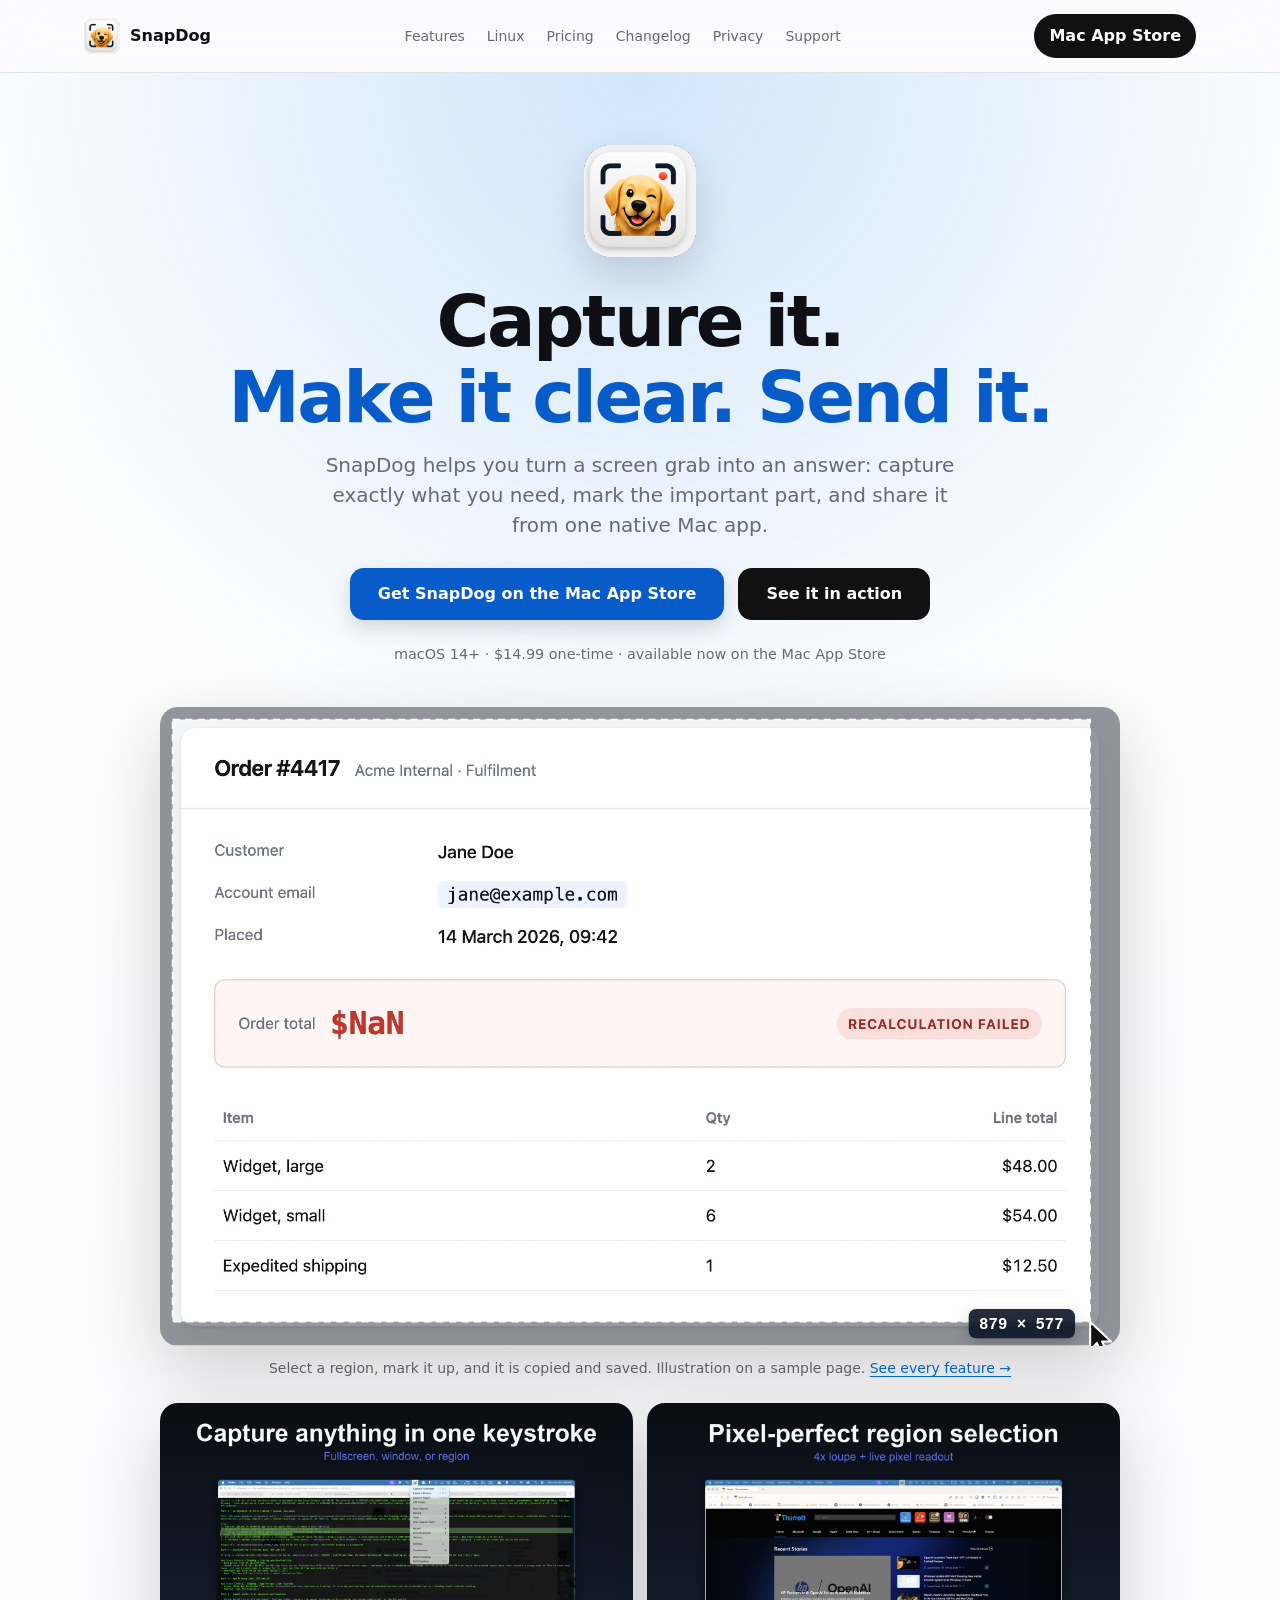
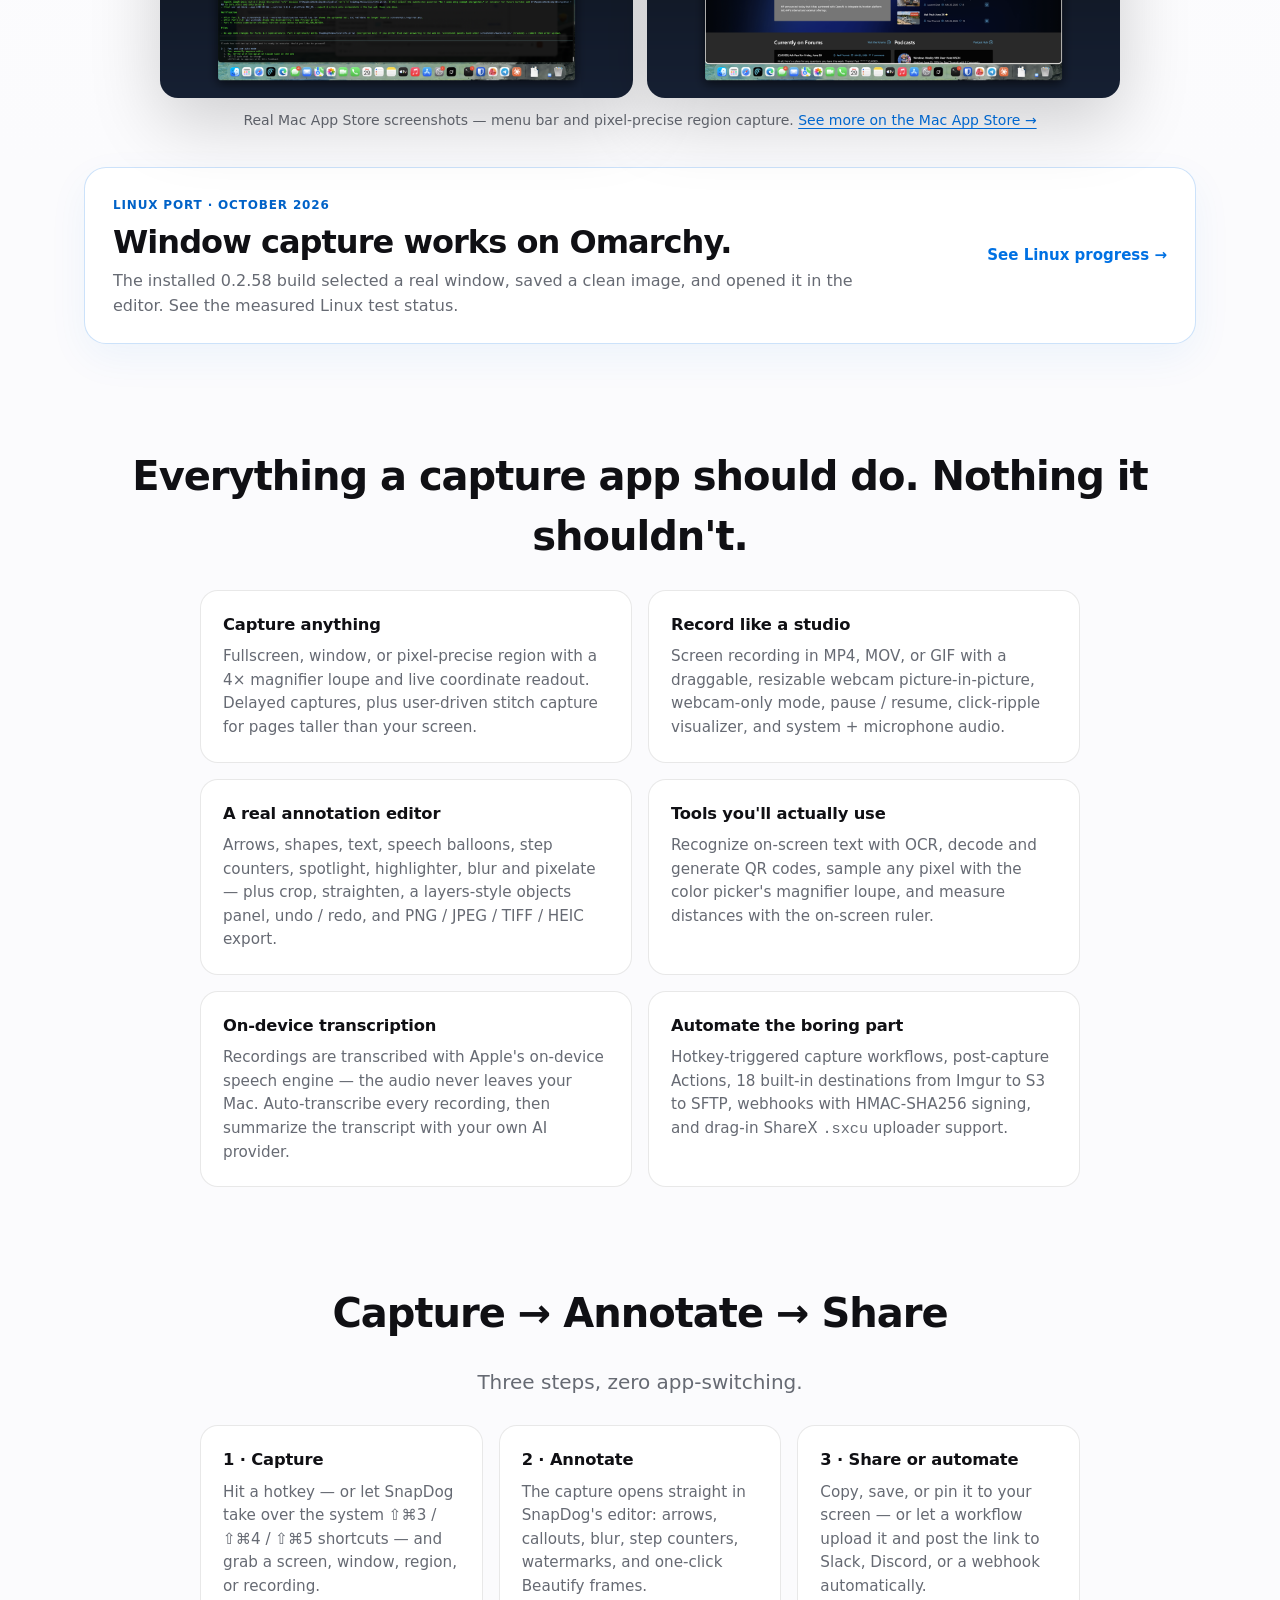
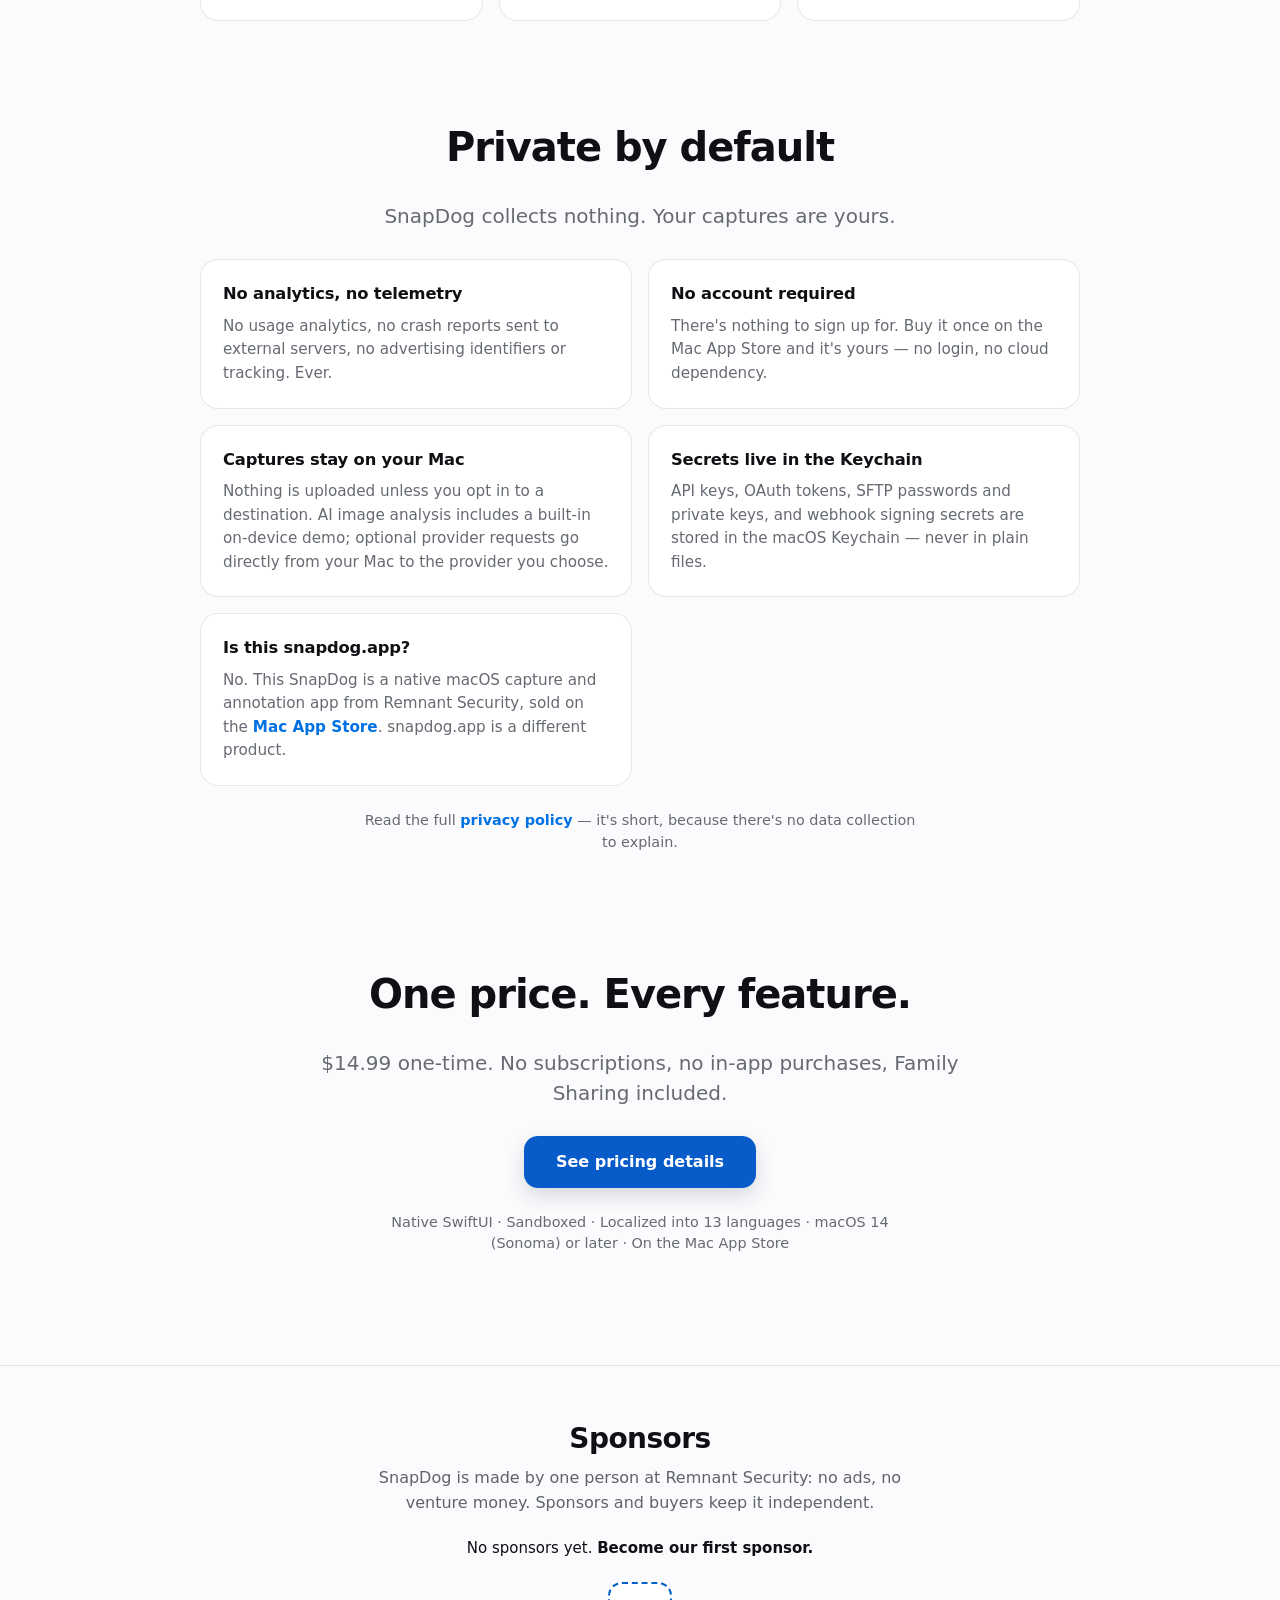
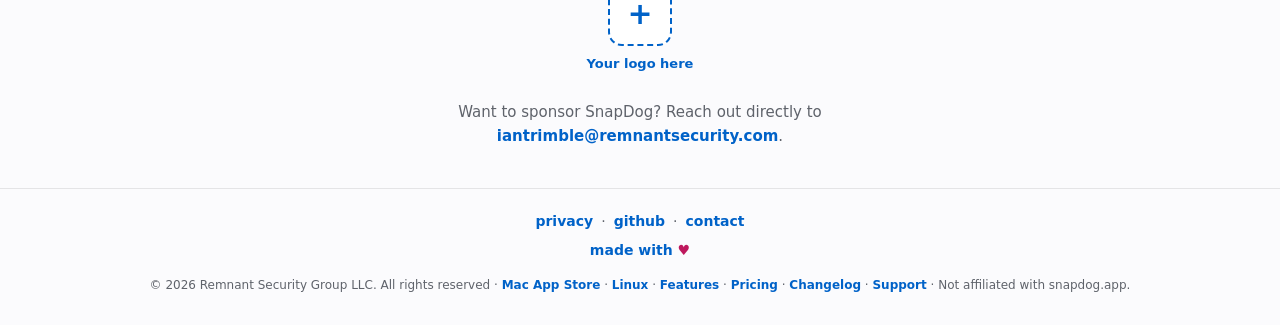
==== commit 38091a75: "Add Sponsors section + minimal footer (sponsors-live=false)" ====
--- a/index.html
+++ b/index.html
@@ -1,7 +1,8 @@
 <!doctype html><html lang="en"><head><meta charset="utf-8"><meta name="viewport" content="width=device-width, initial-scale=1"><title>SnapDog — Capture, Record &amp; Annotate from your Mac's menu bar</title><meta name="description" content="SnapDog is a native macOS menu-bar app for screenshots, screen recording, and annotation — with OCR, QR tools, on-device transcription, workflows, and 18 built-in destinations. $14.99 one-time, available now on the Mac App Store."><link rel="canonical" href="https://snapdog.remnantsecurity.com/"><meta property="og:title" content="SnapDog — Capture, Record &amp; Annotate from your Mac's menu bar"><meta property="og:description" content="Native macOS screen capture, screen recording with webcam picture-in-picture, a full annotation editor, OCR, QR tools, and one-tap upload to 18 built-in destinations. $14.99 one-time — available now on the Mac App Store."><meta property="og:type" content="website"><meta property="og:url" content="https://snapdog.remnantsecurity.com/"><meta property="og:image" content="https://snapdog.remnantsecurity.com/og-card.png"><meta property="og:image:width" content="1024"><meta property="og:image:height" content="576"><meta property="og:image:alt" content="SnapDog for macOS: menu-bar capture menu, $14.99 once, no account, macOS 14+"><meta name="twitter:image" content="https://snapdog.remnantsecurity.com/og-card.png"><meta name="twitter:card" content="summary_large_image"><meta name="theme-color" content="#0071e3"><link rel="icon" type="image/png" sizes="32x32" href="/favicon-32.png"><link rel="icon" type="image/png" sizes="64x64" href="/favicon-64.png"><link rel="apple-touch-icon" href="/apple-touch-icon.png"><style>
 :root{--accent:#0071e3;--accent2:#30b0ff;--dark:#07111f;--ink:#101014;--muted:#666a73;--bg:#fbfbfd;--card:#fff;--line:rgba(0,0,0,.09);--shadow:0 24px 70px rgba(0,0,0,.12);--radius:28px}*{box-sizing:border-box}html{scroll-behavior:smooth}body{margin:0;background:var(--bg);color:var(--ink);font-family:-apple-system,BlinkMacSystemFont,"SF Pro Display","Inter",system-ui,sans-serif;line-height:1.5;-webkit-font-smoothing:antialiased}a{color:inherit;text-decoration:none}.nav{position:sticky;top:0;z-index:50;background:rgba(251,251,253,.78);backdrop-filter:saturate(180%) blur(22px);border-bottom:1px solid var(--line)}.navin{max-width:1160px;margin:auto;padding:14px 24px;display:flex;align-items:center;justify-content:space-between}.brand{display:flex;align-items:center;gap:10px;font-weight:800}.mark{width:32px;height:32px;border-radius:10px;background:linear-gradient(135deg,var(--accent),var(--accent2));display:grid;place-items:center;color:white;box-shadow:0 10px 30px color-mix(in srgb,var(--accent) 35%,transparent)}.links{display:flex;gap:22px;color:var(--muted);font-size:14px}.pill{padding:10px 15px;border-radius:999px;background:#111;color:white;font-weight:700}.wrap{max-width:1160px;margin:auto;padding:0 24px}.miniHero{padding:72px 0 32px;background:radial-gradient(circle at 50% 0%,color-mix(in srgb,var(--accent) 18%,transparent),transparent 40%),linear-gradient(180deg,#fff,var(--bg));text-align:center}.miniHero h1{font-size:clamp(40px,6vw,72px);line-height:1;letter-spacing:-.05em;margin:0 0 14px}.miniHero h1 span{background:linear-gradient(135deg,#0071e3 0%,#30b0ff 100%);-webkit-background-clip:text;-webkit-text-fill-color:transparent;background-clip:text}.lead{font-size:20px;color:var(--muted);max-width:660px;margin:0 auto}.section{padding:48px 0 96px}.tierWrap{display:grid;grid-template-columns:minmax(0,420px);justify-content:center;margin-top:8px}.tier{position:relative;border:1px solid transparent;border-radius:24px;background:linear-gradient(#fff,#fff) padding-box,linear-gradient(135deg,#0071e3 0%,#30b0ff 100%) border-box;box-shadow:0 16px 48px rgba(0,113,227,.18);padding:44px 36px 36px;text-align:left}.tier .ribbon{position:absolute;top:-14px;left:50%;transform:translateX(-50%);background:linear-gradient(135deg,#0071e3 0%,#30b0ff 100%);color:#fff;font-size:.72rem;font-weight:700;letter-spacing:.06em;text-transform:uppercase;padding:6px 16px;border-radius:14px;box-shadow:0 4px 12px rgba(0,113,227,.35)}.tier h3{margin:0 0 4px;font-size:1.2rem;letter-spacing:-.01em}.priceTag{font-size:3rem;font-weight:800;letter-spacing:-.03em;margin:14px 0 6px}.priceTag small{font-size:1rem;color:var(--muted);font-weight:600;margin-left:6px}.period{color:var(--muted);font-size:.95rem;margin-bottom:24px}.intro{display:inline-block;background:color-mix(in srgb,var(--accent) 10%,white);color:color-mix(in srgb,var(--accent) 80%,black);padding:6px 12px;border-radius:10px;font-size:.85rem;font-weight:700;margin-bottom:22px}.tier ul{list-style:none;padding:0;display:grid;gap:10px;margin:0 0 28px}.tier li{display:flex;align-items:flex-start;gap:10px;font-size:.95rem;color:var(--ink);line-height:1.5}.tier li:before{content:"";width:18px;height:18px;flex-shrink:0;margin-top:2px;background:url("data:image/svg+xml,%3Csvg xmlns='http://www.w3.org/2000/svg' viewBox='0 0 20 20'%3E%3Ccircle cx='10' cy='10' r='10' fill='%230071e3'/%3E%3Cpath d='M6 10l3 3 5-5' stroke='white' stroke-width='1.5' fill='none' stroke-linecap='round' stroke-linejoin='round'/%3E%3C/svg%3E") no-repeat center;background-size:contain}.buy{display:block;text-align:center;background:linear-gradient(180deg,#0080ff 0%,#0071e3 100%);color:#fff;padding:14px;border-radius:14px;font-weight:700;font-size:1rem;box-shadow:0 4px 16px rgba(0,113,227,.30),inset 0 1px 0 rgba(255,255,255,.25);transition:filter .2s,transform .2s,box-shadow .2s}.buy:hover{filter:brightness(1.05);transform:translateY(-1px);box-shadow:0 10px 28px rgba(0,113,227,.40),inset 0 1px 0 rgba(255,255,255,.30)}.fineprint{text-align:center;color:var(--muted);font-size:.9rem;margin-top:24px;max-width:560px;margin-left:auto;margin-right:auto}.faq{margin-top:64px}.faq h2{font-size:clamp(28px,4vw,40px);letter-spacing:-.025em;margin:0 0 24px;text-align:center}.faqGrid{display:grid;grid-template-columns:repeat(2,1fr);gap:16px;max-width:880px;margin:0 auto}.faqItem{background:var(--card);border:1px solid var(--line);border-radius:18px;padding:22px}.faqItem h3{margin:0 0 8px;font-size:1.02rem;letter-spacing:-.01em}.faqItem p{margin:0;color:var(--muted);font-size:.95rem;line-height:1.55}.footer{padding:40px 0;color:var(--muted);font-size:14px;border-top:1px solid var(--line)}.footerin{display:flex;justify-content:space-between;gap:20px;flex-wrap:wrap}@media(max-width:768px){.links{display:none}.faqGrid{grid-template-columns:1fr}.tier{padding:36px 24px 30px}.priceTag{font-size:2.4rem}}.home-product{position:relative;width:min(100%,960px);aspect-ratio:1.7;margin:42px auto 0;background:#0b1322;border-radius:18px;overflow:hidden;box-shadow:0 24px 70px rgba(0,0,0,.18)}.home-product-image{position:absolute;display:block;max-width:none;width:275%;height:auto;left:50%;top:50%;transform:translate(-50%,-59%)}.home-caption{margin:12px 0 0;color:var(--muted);font-size:14px}.home-caption a{color:var(--accent);text-decoration:underline;text-underline-offset:3px}@media(max-width:650px){.home-product{aspect-ratio:1.2}.home-product-image{width:340%}}.miniHero h1{letter-spacing:-.035em;line-height:1.06}.miniHero h1 span{background:none;color:#075cca;-webkit-text-fill-color:currentColor}.buy{background:#075cca;box-shadow:0 8px 20px rgba(18,35,59,.16)}.buy:hover{box-shadow:0 12px 25px rgba(18,35,59,.2)}.sd-demo{position:relative;width:min(100%,960px);margin:42px auto 0;border-radius:18px;overflow:hidden;background:#f3f4f6;box-shadow:0 24px 70px rgba(0,0,0,.18);aspect-ratio:1840/1224}.sd-demo svg,.sd-demo>img{display:block;width:100%;height:100%}@media(max-width:650px){.sd-demo{border-radius:11px;margin-top:30px}}
 /* Phone layout: keep site navigation reachable, and give links real tap targets. */@media(max-width:768px){.navin{flex-wrap:wrap;row-gap:2px}.links{display:flex!important;order:3;width:100%;gap:2px;overflow-x:auto;scrollbar-width:none;-webkit-overflow-scrolling:touch;margin:0 -10px}.links::-webkit-scrollbar{display:none}.links a{flex:none;padding:10px;font-size:15px;white-space:nowrap}footer a{display:inline-block;padding:10px 2px}.tier{min-width:0;overflow-wrap:anywhere}}
-.brand .logo{display:block;width:36px;height:36px;border-radius:9px}.hero-icon{display:block;width:112px;height:112px;margin:0 auto 26px;border-radius:26px;box-shadow:0 18px 40px rgba(14,31,55,.16)}@media(max-width:650px){.hero-icon{width:84px;height:84px;border-radius:20px;margin-bottom:20px}}</style></head><body><nav class="nav"><div class="navin"><a class="brand" href="/"><img class="logo" src="/logo-108.png" alt="" width="36" height="36">SnapDog</a><div class="links"><a href="/features.html">Features</a><a href="/linux.html">Linux</a><a href="/pricing.html">Pricing</a><a href="/changelog.html">Changelog</a><a href="/privacy.html">Privacy</a><a href="/support.html">Support</a></div><a class="pill" href="https://apps.apple.com/app/snapdog-capture-annotate/id6783121166?mt=12&amp;ct=EXP-20261019-SNAPDOG-SITE-01" target="_blank" rel="noopener">Mac App Store</a></div></nav><main><section class="miniHero"><div class="wrap"><img class="hero-icon" src="/logo-224.png" alt="SnapDog app icon" width="112" height="112"><h1>Capture it.<br><span>Make it clear. Send it.</span></h1><p class="lead">SnapDog helps you turn a screen grab into an answer: capture exactly what you need, mark the important part, and share it from one native Mac app.</p><div style="margin-top:28px;display:flex;gap:14px;justify-content:center;flex-wrap:wrap"><a class="buy" style="display:inline-block;padding:14px 28px" href="https://apps.apple.com/app/snapdog-capture-annotate/id6783121166?mt=12&amp;ct=EXP-20261019-SNAPDOG-SITE-01">Get SnapDog on the Mac App Store</a><a class="pill" style="padding:14px 28px;border-radius:14px" href="/features.html">See it in action</a></div><p class="fineprint">macOS 14+ · $14.99 one-time · available now on the Mac App Store</p><figure class="sd-demo home-demo" data-demo="flow"><img src="/media/order-annotated.png" alt="A sample order page marked up with an arrow, numbered steps, a highlight, and a blurred email address" width="1840" height="1224"></figure><p class="home-caption">Select a region, mark it up, and it is copied and saved. Illustration on a sample page. <a href="/features.html">See every feature →</a></p>
+.brand .logo{display:block;width:36px;height:36px;border-radius:9px}.hero-icon{display:block;width:112px;height:112px;margin:0 auto 26px;border-radius:26px;box-shadow:0 18px 40px rgba(14,31,55,.16)}@media(max-width:650px){.hero-icon{width:84px;height:84px;border-radius:20px;margin-bottom:20px}}</style><link rel="stylesheet" href="/sponsors.css">
+</head><body><nav class="nav"><div class="navin"><a class="brand" href="/"><img class="logo" src="/logo-108.png" alt="" width="36" height="36">SnapDog</a><div class="links"><a href="/features.html">Features</a><a href="/linux.html">Linux</a><a href="/pricing.html">Pricing</a><a href="/changelog.html">Changelog</a><a href="/privacy.html">Privacy</a><a href="/support.html">Support</a></div><a class="pill" href="https://apps.apple.com/app/snapdog-capture-annotate/id6783121166?mt=12&amp;ct=EXP-20261019-SNAPDOG-SITE-01" target="_blank" rel="noopener">Mac App Store</a></div></nav><main><section class="miniHero"><div class="wrap"><img class="hero-icon" src="/logo-224.png" alt="SnapDog app icon" width="112" height="112"><h1>Capture it.<br><span>Make it clear. Send it.</span></h1><p class="lead">SnapDog helps you turn a screen grab into an answer: capture exactly what you need, mark the important part, and share it from one native Mac app.</p><div style="margin-top:28px;display:flex;gap:14px;justify-content:center;flex-wrap:wrap"><a class="buy" style="display:inline-block;padding:14px 28px" href="https://apps.apple.com/app/snapdog-capture-annotate/id6783121166?mt=12&amp;ct=EXP-20261019-SNAPDOG-SITE-01">Get SnapDog on the Mac App Store</a><a class="pill" style="padding:14px 28px;border-radius:14px" href="/features.html">See it in action</a></div><p class="fineprint">macOS 14+ · $14.99 one-time · available now on the Mac App Store</p><figure class="sd-demo home-demo" data-demo="flow"><img src="/media/order-annotated.png" alt="A sample order page marked up with an arrow, numbered steps, a highlight, and a blurred email address" width="1840" height="1224"></figure><p class="home-caption">Select a region, mark it up, and it is copied and saved. Illustration on a sample page. <a href="/features.html">See every feature →</a></p>
       <div style="display:grid;grid-template-columns:repeat(2,minmax(0,1fr));gap:14px;max-width:960px;margin:24px auto 0">
         <figure class="sd-demo" style="aspect-ratio:16/10;margin:0">
           <img src="/media/snapdog-menu-bar.png" alt="SnapDog menu bar dropdown showing capture, record, annotation and destinations" loading="lazy" width="1440" height="900">
@@ -11,4 +12,17 @@
         </figure>
       </div>
       <p class="home-caption">Real Mac App Store screenshots — menu bar and pixel-precise region capture. <a href="https://apps.apple.com/app/snapdog-capture-annotate/id6783121166?mt=12&amp;ct=EXP-20261019-SNAPDOG-SITE-01" target="_blank" rel="noopener">See more on the Mac App Store →</a></p>
-    </div></section><section class="section" style="padding:4px 0 38px"><div class="wrap"><a href="/linux.html" style="display:flex;align-items:center;justify-content:space-between;flex-wrap:wrap;gap:18px;background:#fff;border:1px solid rgba(0,113,227,.2);border-radius:22px;padding:24px 28px;box-shadow:0 14px 40px rgba(0,113,227,.06)"><div style="max-width:780px"><span style="color:#0062c8;font-size:12px;font-weight:800;letter-spacing:.07em;text-transform:uppercase">Linux port · October 2026</span><h2 style="font-size:clamp(24px,3vw,32px);line-height:1.15;letter-spacing:-.03em;margin:8px 0">Window capture works on Omarchy.</h2><p style="margin:0;color:#666a73;font-size:16px;line-height:1.55">The installed 0.2.58 build selected a real window, saved a clean image, and opened it in the editor. See the measured Linux test status.</p></div><span style="color:#0071e3;font-size:15px;font-weight:700;white-space:nowrap">See Linux progress →</span></a></div></section><section class="section" style="padding-top:0"><div class="wrap"><div class="faq"><h2>Everything a capture app should do. Nothing it shouldn't.</h2><div class="faqGrid"><div class="faqItem"><h3>Capture anything</h3><p>Fullscreen, window, or pixel-precise region with a 4× magnifier loupe and live coordinate readout. Delayed captures, plus user-driven stitch capture for pages taller than your screen.</p></div><div class="faqItem"><h3>Record like a studio</h3><p>Screen recording in MP4, MOV, or GIF with a draggable, resizable webcam picture-in-picture, webcam-only mode, pause / resume, click-ripple visualizer, and system + microphone audio.</p></div><div class="faqItem"><h3>A real annotation editor</h3><p>Arrows, shapes, text, speech balloons, step counters, spotlight, highlighter, blur and pixelate — plus crop, straighten, a layers-style objects panel, undo / redo, and PNG / JPEG / TIFF / HEIC export.</p></div><div class="faqItem"><h3>Tools you'll actually use</h3><p>Recognize on-screen text with OCR, decode and generate QR codes, sample any pixel with the color picker's magnifier loupe, and measure distances with the on-screen ruler.</p></div><div class="faqItem"><h3>On-device transcription</h3><p>Recordings are transcribed with Apple's on-device speech engine — the audio never leaves your Mac. Auto-transcribe every recording, then summarize the transcript with your own AI provider.</p></div><div class="faqItem"><h3>Automate the boring part</h3><p>Hotkey-triggered capture workflows, post-capture Actions, 18 built-in destinations from Imgur to S3 to SFTP, webhooks with HMAC-SHA256 signing, and drag-in ShareX <code>.sxcu</code> uploader support.</p></div></div></div></div></section><section class="section" style="padding-top:0"><div class="wrap"><div class="faq" style="margin-top:0"><h2>Capture → Annotate → Share</h2><p class="lead" style="text-align:center;margin-bottom:28px">Three steps, zero app-switching.</p><div style="display:grid;grid-template-columns:repeat(auto-fit,minmax(240px,1fr));gap:16px;max-width:880px;margin:0 auto"><div class="faqItem"><h3>1 · Capture</h3><p>Hit a hotkey — or let SnapDog take over the system ⇧⌘3 / ⇧⌘4 / ⇧⌘5 shortcuts — and grab a screen, window, region, or recording.</p></div><div class="faqItem"><h3>2 · Annotate</h3><p>The capture opens straight in SnapDog's editor: arrows, callouts, blur, step counters, watermarks, and one-click Beautify frames.</p></div><div class="faqItem"><h3>3 · Share or automate</h3><p>Copy, save, or pin it to your screen — or let a workflow upload it and post the link to Slack, Discord, or a webhook automatically.</p></div></div></div></div></section><section class="section" style="padding-top:0"><div class="wrap"><div class="faq" style="margin-top:0"><h2>Private by default</h2><p class="lead" style="text-align:center;margin-bottom:28px">SnapDog collects nothing. Your captures are yours.</p><div class="faqGrid"><div class="faqItem"><h3>No analytics, no telemetry</h3><p>No usage analytics, no crash reports sent to external servers, no advertising identifiers or tracking. Ever.</p></div><div class="faqItem"><h3>No account required</h3><p>There's nothing to sign up for. Buy it once on the Mac App Store and it's yours — no login, no cloud dependency.</p></div><div class="faqItem"><h3>Captures stay on your Mac</h3><p>Nothing is uploaded unless you opt in to a destination. AI image analysis includes a built-in on-device demo; optional provider requests go directly from your Mac to the provider you choose.</p></div><div class="faqItem"><h3>Secrets live in the Keychain</h3><p>API keys, OAuth tokens, SFTP passwords and private keys, and webhook signing secrets are stored in the macOS Keychain — never in plain files.</p></div><div class="faqItem"><h3>Is this snapdog.app?</h3><p>No. This SnapDog is a native macOS capture and annotation app from Remnant Security, sold on the <a href="https://apps.apple.com/us/app/snapdog-capture-annotate/id6783121166?mt=12&amp;ct=EXP-20261019-SNAPDOG-SITE-01" target="_blank" rel="noopener" style="color:var(--accent);font-weight:600">Mac App Store</a>. snapdog.app is a different product.</p></div></div><p class="fineprint">Read the full <a href="/privacy.html" style="color:var(--accent);font-weight:600">privacy policy</a> — it's short, because there's no data collection to explain.</p></div></div></section><section class="section" style="padding-top:0"><div class="wrap" style="text-align:center"><div class="faq" style="margin-top:0"><h2>One price. Every feature.</h2><p class="lead">$14.99 one-time. No subscriptions, no in-app purchases, Family Sharing included.</p><div style="margin-top:28px"><a class="buy" style="display:inline-block;padding:14px 32px" href="/pricing.html">See pricing details</a></div><p class="fineprint">Native SwiftUI · Sandboxed · Localized into 13 languages · macOS 14 (Sonoma) or later · On the Mac App Store</p></div></div></section></main><footer class="footer"><div class="wrap footerin"><div>© 2026 <a href="https://remnantsecurity.com" target="_blank">Remnant Security Group LLC</a>. All rights reserved.<br><span style="font-size:12px">SnapDog by Remnant Security is on the <a href="https://apps.apple.com/us/app/snapdog-capture-annotate/id6783121166?mt=12&amp;ct=EXP-20261019-SNAPDOG-SITE-01" target="_blank" rel="noopener" style="color:var(--accent);font-weight:600">Mac App Store</a>. Not affiliated with snapdog.app.</span></div><div><a href="/linux.html">Linux</a> · <a href="/features.html">Features</a> · <a href="/pricing.html">Pricing</a> · <a href="/changelog.html">Changelog</a> · <a href="/privacy.html">Privacy</a> · <a href="/support.html">Support</a></div></div></footer><script src="/demo.js" defer></script><script src="/ct.js" data-fallback-ct="EXP-20261019-SNAPDOG-SITE-01"></script><script src="/posthog.js"></script></body></html>
+    </div></section><section class="section" style="padding:4px 0 38px"><div class="wrap"><a href="/linux.html" style="display:flex;align-items:center;justify-content:space-between;flex-wrap:wrap;gap:18px;background:#fff;border:1px solid rgba(0,113,227,.2);border-radius:22px;padding:24px 28px;box-shadow:0 14px 40px rgba(0,113,227,.06)"><div style="max-width:780px"><span style="color:#0062c8;font-size:12px;font-weight:800;letter-spacing:.07em;text-transform:uppercase">Linux port · October 2026</span><h2 style="font-size:clamp(24px,3vw,32px);line-height:1.15;letter-spacing:-.03em;margin:8px 0">Window capture works on Omarchy.</h2><p style="margin:0;color:#666a73;font-size:16px;line-height:1.55">The installed 0.2.58 build selected a real window, saved a clean image, and opened it in the editor. See the measured Linux test status.</p></div><span style="color:#0071e3;font-size:15px;font-weight:700;white-space:nowrap">See Linux progress →</span></a></div></section><section class="section" style="padding-top:0"><div class="wrap"><div class="faq"><h2>Everything a capture app should do. Nothing it shouldn't.</h2><div class="faqGrid"><div class="faqItem"><h3>Capture anything</h3><p>Fullscreen, window, or pixel-precise region with a 4× magnifier loupe and live coordinate readout. Delayed captures, plus user-driven stitch capture for pages taller than your screen.</p></div><div class="faqItem"><h3>Record like a studio</h3><p>Screen recording in MP4, MOV, or GIF with a draggable, resizable webcam picture-in-picture, webcam-only mode, pause / resume, click-ripple visualizer, and system + microphone audio.</p></div><div class="faqItem"><h3>A real annotation editor</h3><p>Arrows, shapes, text, speech balloons, step counters, spotlight, highlighter, blur and pixelate — plus crop, straighten, a layers-style objects panel, undo / redo, and PNG / JPEG / TIFF / HEIC export.</p></div><div class="faqItem"><h3>Tools you'll actually use</h3><p>Recognize on-screen text with OCR, decode and generate QR codes, sample any pixel with the color picker's magnifier loupe, and measure distances with the on-screen ruler.</p></div><div class="faqItem"><h3>On-device transcription</h3><p>Recordings are transcribed with Apple's on-device speech engine — the audio never leaves your Mac. Auto-transcribe every recording, then summarize the transcript with your own AI provider.</p></div><div class="faqItem"><h3>Automate the boring part</h3><p>Hotkey-triggered capture workflows, post-capture Actions, 18 built-in destinations from Imgur to S3 to SFTP, webhooks with HMAC-SHA256 signing, and drag-in ShareX <code>.sxcu</code> uploader support.</p></div></div></div></div></section><section class="section" style="padding-top:0"><div class="wrap"><div class="faq" style="margin-top:0"><h2>Capture → Annotate → Share</h2><p class="lead" style="text-align:center;margin-bottom:28px">Three steps, zero app-switching.</p><div style="display:grid;grid-template-columns:repeat(auto-fit,minmax(240px,1fr));gap:16px;max-width:880px;margin:0 auto"><div class="faqItem"><h3>1 · Capture</h3><p>Hit a hotkey — or let SnapDog take over the system ⇧⌘3 / ⇧⌘4 / ⇧⌘5 shortcuts — and grab a screen, window, region, or recording.</p></div><div class="faqItem"><h3>2 · Annotate</h3><p>The capture opens straight in SnapDog's editor: arrows, callouts, blur, step counters, watermarks, and one-click Beautify frames.</p></div><div class="faqItem"><h3>3 · Share or automate</h3><p>Copy, save, or pin it to your screen — or let a workflow upload it and post the link to Slack, Discord, or a webhook automatically.</p></div></div></div></div></section><section class="section" style="padding-top:0"><div class="wrap"><div class="faq" style="margin-top:0"><h2>Private by default</h2><p class="lead" style="text-align:center;margin-bottom:28px">SnapDog collects nothing. Your captures are yours.</p><div class="faqGrid"><div class="faqItem"><h3>No analytics, no telemetry</h3><p>No usage analytics, no crash reports sent to external servers, no advertising identifiers or tracking. Ever.</p></div><div class="faqItem"><h3>No account required</h3><p>There's nothing to sign up for. Buy it once on the Mac App Store and it's yours — no login, no cloud dependency.</p></div><div class="faqItem"><h3>Captures stay on your Mac</h3><p>Nothing is uploaded unless you opt in to a destination. AI image analysis includes a built-in on-device demo; optional provider requests go directly from your Mac to the provider you choose.</p></div><div class="faqItem"><h3>Secrets live in the Keychain</h3><p>API keys, OAuth tokens, SFTP passwords and private keys, and webhook signing secrets are stored in the macOS Keychain — never in plain files.</p></div><div class="faqItem"><h3>Is this snapdog.app?</h3><p>No. This SnapDog is a native macOS capture and annotation app from Remnant Security, sold on the <a href="https://apps.apple.com/us/app/snapdog-capture-annotate/id6783121166?mt=12&amp;ct=EXP-20261019-SNAPDOG-SITE-01" target="_blank" rel="noopener" style="color:var(--accent);font-weight:600">Mac App Store</a>. snapdog.app is a different product.</p></div></div><p class="fineprint">Read the full <a href="/privacy.html" style="color:var(--accent);font-weight:600">privacy policy</a> — it's short, because there's no data collection to explain.</p></div></div></section><section class="section" style="padding-top:0"><div class="wrap" style="text-align:center"><div class="faq" style="margin-top:0"><h2>One price. Every feature.</h2><p class="lead">$14.99 one-time. No subscriptions, no in-app purchases, Family Sharing included.</p><div style="margin-top:28px"><a class="buy" style="display:inline-block;padding:14px 32px" href="/pricing.html">See pricing details</a></div><p class="fineprint">Native SwiftUI · Sandboxed · Localized into 13 languages · macOS 14 (Sonoma) or later · On the Mac App Store</p></div></div></section></main><!-- TODO(sponsors): flip data-sponsors-live to "true" when https://github.com/sponsors/itrimble is live -->
+<section class="sp sp-sponsors" data-sponsors-live="false" aria-labelledby="sp-h"><div class="sp-wrap">
+  <h2 id="sp-h">Sponsors</h2>
+  <p class="sp-indie">SnapDog is made by one person at Remnant Security: no ads, no venture money. Sponsors and buyers keep it independent.</p>
+  <p class="sp-empty">No sponsors yet. <strong>Become our first sponsor.</strong></p>
+  <ul class="sp-row"><li><a class="sp-tile" href="mailto:iantrimble@remnantsecurity.com?subject=SnapDog%20sponsorship" data-live-href="https://github.com/sponsors/itrimble" aria-label="Your logo here: become the first sponsor of SnapDog"><span class="sp-slot" aria-hidden="true">+</span><span>Your logo here</span></a></li></ul>
+  <p class="sp-cta">Want to sponsor SnapDog? <span data-show-when="live">Use <a href="mailto:iantrimble@remnantsecurity.com?subject=SnapDog%20sponsorship" data-live-href="https://github.com/sponsors/itrimble">GitHub Sponsors</a> or reach</span><span data-show-when="pending">Reach</span> out directly to <a href="mailto:iantrimble@remnantsecurity.com?subject=SnapDog%20sponsorship">iantrimble@remnantsecurity.com</a>.</p>
+</div></section>
+<footer class="sp sp-foot"><div class="sp-wrap">
+  <nav aria-label="Footer"><a href="/privacy.html">privacy</a><span aria-hidden="true">·</span><a href="https://github.com/itrimble/snapdog-site" rel="noopener">github</a><span aria-hidden="true">·</span><a href="mailto:iantrimble@remnantsecurity.com">contact</a></nav>
+  <p class="sp-made"><a href="https://remnantsecurity.com">made with <span class="sp-heart" aria-hidden="true">♥</span><span class="sp-sr">love</span></a></p>
+  <p class="sp-legal"><span class="sp-nw">© 2026 Remnant Security Group LLC. All rights reserved</span> · <span class="sp-nw"><a href="https://apps.apple.com/us/app/snapdog-capture-annotate/id6783121166?mt=12&amp;ct=EXP-20261019-SNAPDOG-SITE-01">Mac App Store</a></span> · <span class="sp-nw"><a href="/linux.html">Linux</a></span> · <span class="sp-nw"><a href="/features.html">Features</a></span> · <span class="sp-nw"><a href="/pricing.html">Pricing</a></span> · <span class="sp-nw"><a href="/changelog.html">Changelog</a></span> · <span class="sp-nw"><a href="/support.html">Support</a></span> · <span>Not affiliated with snapdog.app.</span></p>
+</div></footer>
+<script src="/sponsors.js"></script><script src="/demo.js" defer></script><script src="/ct.js" data-fallback-ct="EXP-20261019-SNAPDOG-SITE-01"></script><script src="/posthog.js"></script></body></html>
--- a/sponsors.css
+++ b/sponsors.css
@@ -0,0 +1,26 @@
+/* Sponsors section + minimal footer (Handy-style). All classes prefixed sp- to avoid clashes. */
+.sp{--sp-link:#0062c8;--sp-ink:#101014;--sp-muted:#5f636b;--sp-line:rgba(0,0,0,.09);--sp-tile:#fff;--sp-heart:#be185d}
+
+.sp-wrap{max-width:1080px;margin:0 auto;padding:0 24px;box-sizing:border-box}
+.sp-sponsors{padding:56px 0 40px;border-top:1px solid var(--sp-line);text-align:center;font-family:inherit}
+.sp-sponsors h2{margin:0 0 10px;font-size:28px;line-height:1.2;letter-spacing:-.02em;color:var(--sp-ink)}
+.sp-indie{max-width:560px;margin:0 auto 22px;color:var(--sp-muted);font-size:16px;line-height:1.55}
+.sp-empty{margin:0 0 16px;color:var(--sp-ink);font-size:15px}
+.sp-row{display:flex;justify-content:center;flex-wrap:wrap;gap:20px;margin:0 0 22px;padding:0;list-style:none}
+.sp-sponsors a.sp-tile{display:inline-flex;flex-direction:column;align-items:center;gap:8px;margin:0;padding:6px;text-decoration:none;color:var(--sp-link);font-size:13px;font-weight:600;border-radius:14px}
+.sp-slot{width:64px;height:64px;box-sizing:border-box;border:2px dashed var(--sp-link);border-radius:14px;display:flex;align-items:center;justify-content:center;font-size:30px;line-height:1;color:var(--sp-link);background:var(--sp-tile)}
+.sp-tile:hover .sp-slot{border-style:solid}
+.sp-cta{margin:0 auto;max-width:600px;color:var(--sp-muted);font-size:15px;line-height:1.55}
+.sp a{color:var(--sp-link);font-weight:600;margin:0;padding:0;display:inline}
+.sp a:focus-visible{outline:3px solid var(--sp-link);outline-offset:3px;border-radius:6px}
+footer.sp-foot{padding:22px 0 30px;margin:0;color:var(--sp-muted);font-size:13px;border-top:1px solid var(--sp-line);text-align:center}
+.sp-foot nav{display:flex;justify-content:center;flex-wrap:wrap;gap:8px;font-size:14px;margin:0}
+.sp-made{margin:8px 0 14px;font-size:14px}
+.sp-made a{text-decoration:none}
+.sp-heart{color:var(--sp-heart)}
+.sp-legal{font-size:12px;margin:0;line-height:1.7;color:var(--sp-muted)}
+.sp-nw{white-space:nowrap}
+.sp-sr{position:absolute;width:1px;height:1px;overflow:hidden;clip:rect(0 0 0 0);white-space:nowrap}
+[data-show-when="live"]{display:none}
+[data-sponsors-live="true"] [data-show-when="live"]{display:inline}
+[data-sponsors-live="true"] [data-show-when="pending"]{display:none}
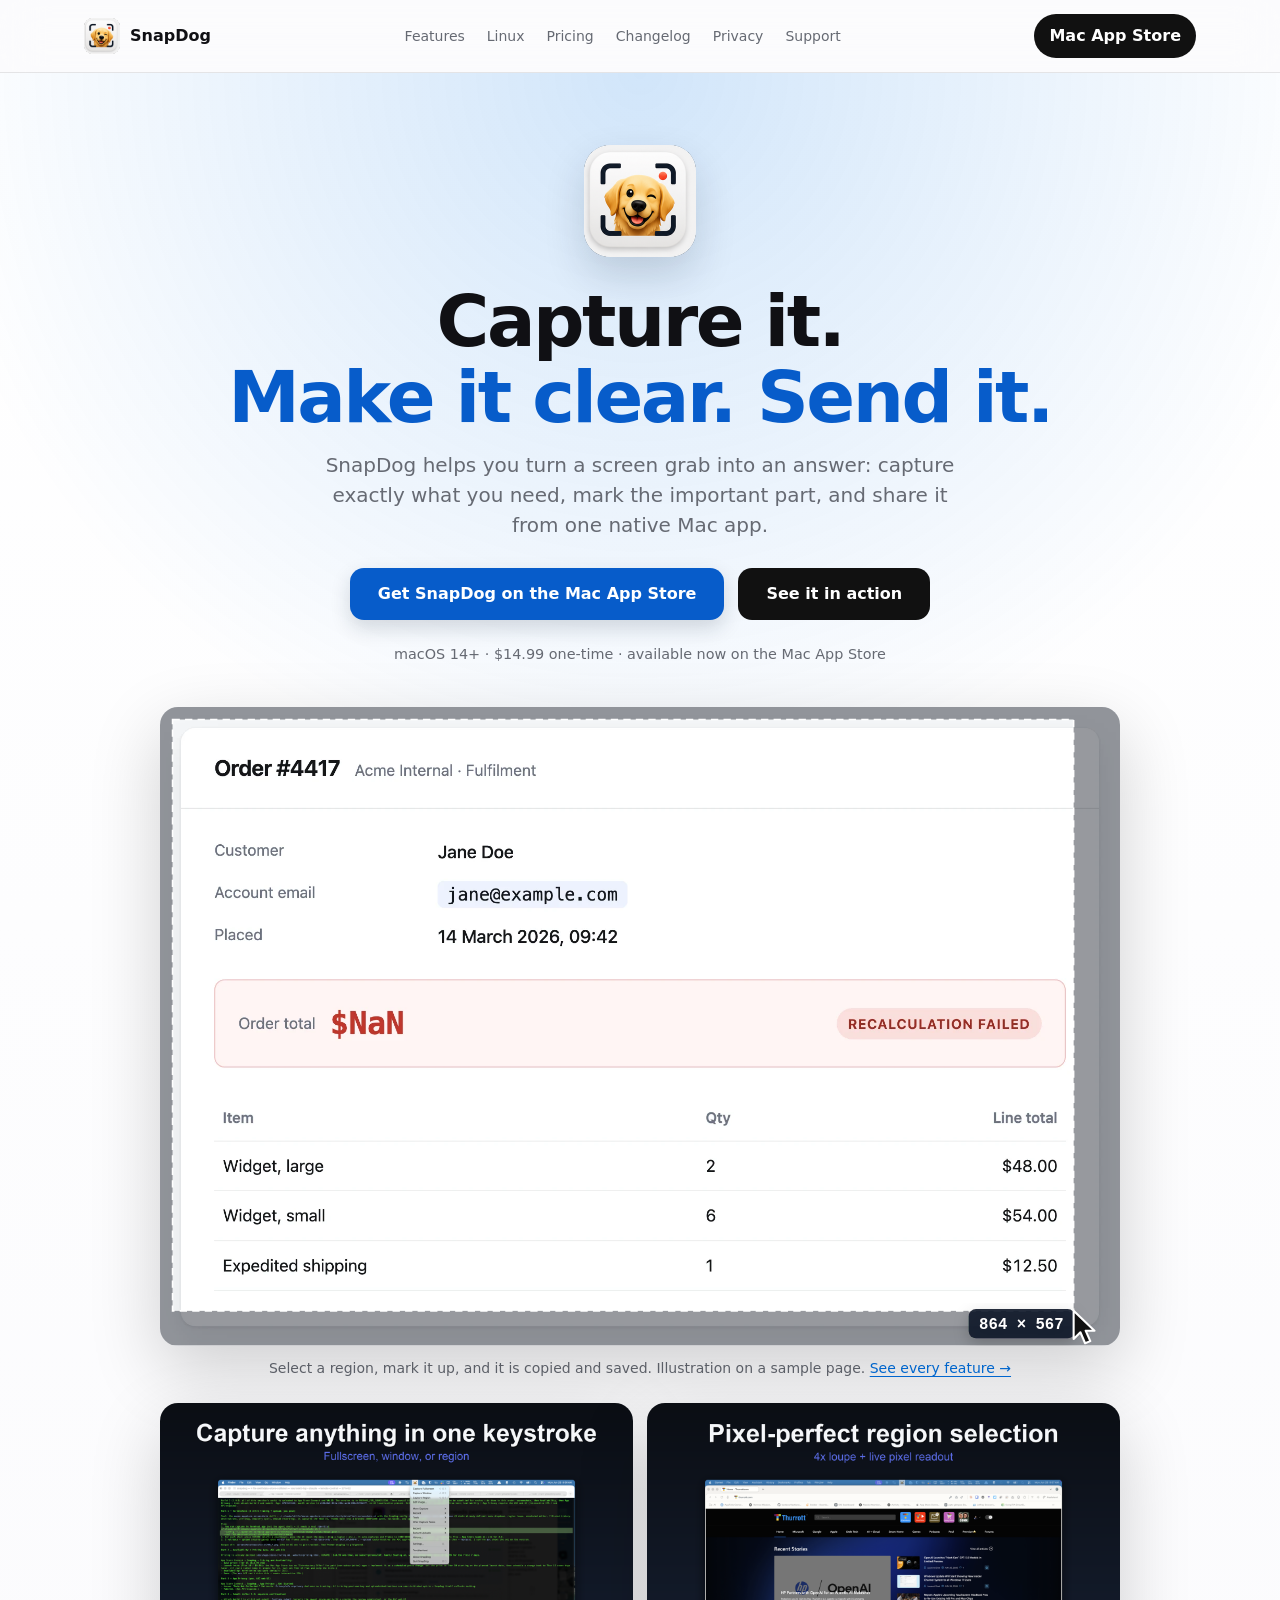
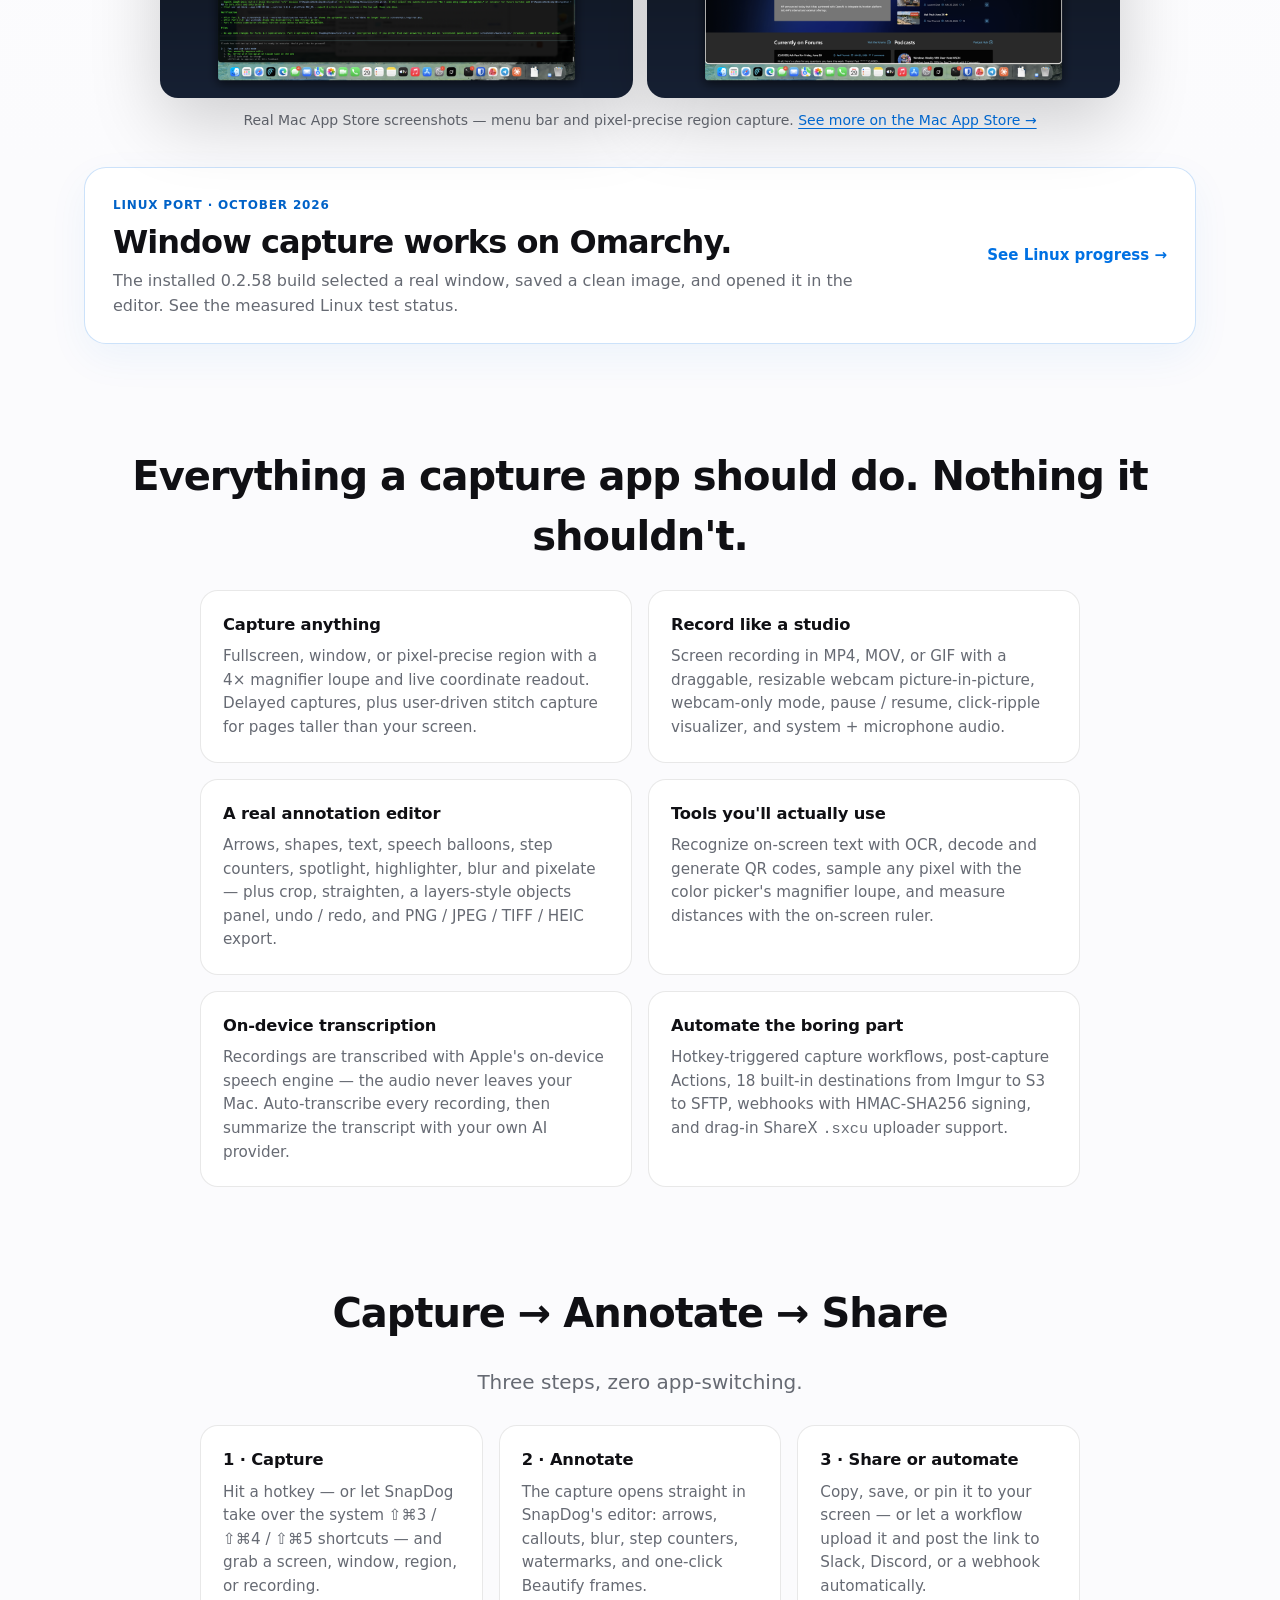
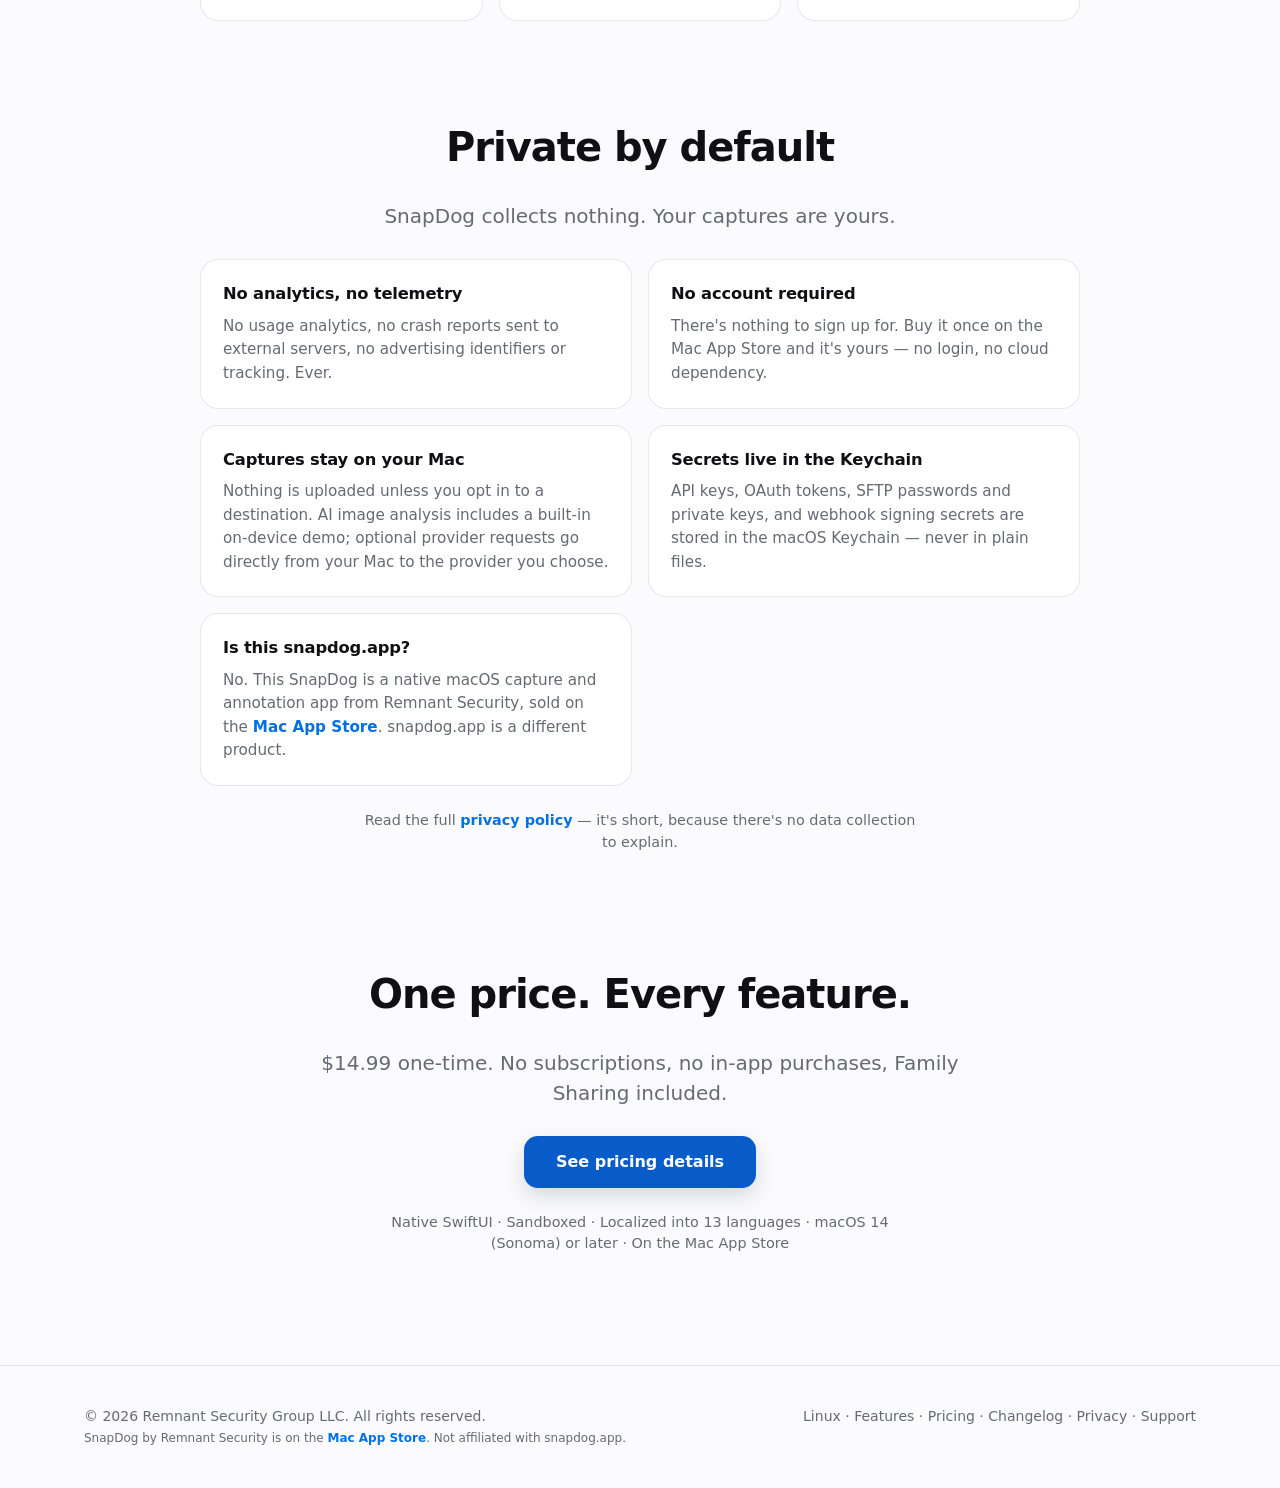
==== commit b356350f: "Add a mobile-only Mac app note beside App Store buttons Phone-size screens (max-width: 768px) show a" ====
--- a/index.html
+++ b/index.html
@@ -1,8 +1,47 @@
 <!doctype html><html lang="en"><head><meta charset="utf-8"><meta name="viewport" content="width=device-width, initial-scale=1"><title>SnapDog — Capture, Record &amp; Annotate from your Mac's menu bar</title><meta name="description" content="SnapDog is a native macOS menu-bar app for screenshots, screen recording, and annotation — with OCR, QR tools, on-device transcription, workflows, and 18 built-in destinations. $14.99 one-time, available now on the Mac App Store."><link rel="canonical" href="https://snapdog.remnantsecurity.com/"><meta property="og:title" content="SnapDog — Capture, Record &amp; Annotate from your Mac's menu bar"><meta property="og:description" content="Native macOS screen capture, screen recording with webcam picture-in-picture, a full annotation editor, OCR, QR tools, and one-tap upload to 18 built-in destinations. $14.99 one-time — available now on the Mac App Store."><meta property="og:type" content="website"><meta property="og:url" content="https://snapdog.remnantsecurity.com/"><meta property="og:image" content="https://snapdog.remnantsecurity.com/og-card.png"><meta property="og:image:width" content="1024"><meta property="og:image:height" content="576"><meta property="og:image:alt" content="SnapDog for macOS: menu-bar capture menu, $14.99 once, no account, macOS 14+"><meta name="twitter:image" content="https://snapdog.remnantsecurity.com/og-card.png"><meta name="twitter:card" content="summary_large_image"><meta name="theme-color" content="#0071e3"><link rel="icon" type="image/png" sizes="32x32" href="/favicon-32.png"><link rel="icon" type="image/png" sizes="64x64" href="/favicon-64.png"><link rel="apple-touch-icon" href="/apple-touch-icon.png"><style>
 :root{--accent:#0071e3;--accent2:#30b0ff;--dark:#07111f;--ink:#101014;--muted:#666a73;--bg:#fbfbfd;--card:#fff;--line:rgba(0,0,0,.09);--shadow:0 24px 70px rgba(0,0,0,.12);--radius:28px}*{box-sizing:border-box}html{scroll-behavior:smooth}body{margin:0;background:var(--bg);color:var(--ink);font-family:-apple-system,BlinkMacSystemFont,"SF Pro Display","Inter",system-ui,sans-serif;line-height:1.5;-webkit-font-smoothing:antialiased}a{color:inherit;text-decoration:none}.nav{position:sticky;top:0;z-index:50;background:rgba(251,251,253,.78);backdrop-filter:saturate(180%) blur(22px);border-bottom:1px solid var(--line)}.navin{max-width:1160px;margin:auto;padding:14px 24px;display:flex;align-items:center;justify-content:space-between}.brand{display:flex;align-items:center;gap:10px;font-weight:800}.mark{width:32px;height:32px;border-radius:10px;background:linear-gradient(135deg,var(--accent),var(--accent2));display:grid;place-items:center;color:white;box-shadow:0 10px 30px color-mix(in srgb,var(--accent) 35%,transparent)}.links{display:flex;gap:22px;color:var(--muted);font-size:14px}.pill{padding:10px 15px;border-radius:999px;background:#111;color:white;font-weight:700}.wrap{max-width:1160px;margin:auto;padding:0 24px}.miniHero{padding:72px 0 32px;background:radial-gradient(circle at 50% 0%,color-mix(in srgb,var(--accent) 18%,transparent),transparent 40%),linear-gradient(180deg,#fff,var(--bg));text-align:center}.miniHero h1{font-size:clamp(40px,6vw,72px);line-height:1;letter-spacing:-.05em;margin:0 0 14px}.miniHero h1 span{background:linear-gradient(135deg,#0071e3 0%,#30b0ff 100%);-webkit-background-clip:text;-webkit-text-fill-color:transparent;background-clip:text}.lead{font-size:20px;color:var(--muted);max-width:660px;margin:0 auto}.section{padding:48px 0 96px}.tierWrap{display:grid;grid-template-columns:minmax(0,420px);justify-content:center;margin-top:8px}.tier{position:relative;border:1px solid transparent;border-radius:24px;background:linear-gradient(#fff,#fff) padding-box,linear-gradient(135deg,#0071e3 0%,#30b0ff 100%) border-box;box-shadow:0 16px 48px rgba(0,113,227,.18);padding:44px 36px 36px;text-align:left}.tier .ribbon{position:absolute;top:-14px;left:50%;transform:translateX(-50%);background:linear-gradient(135deg,#0071e3 0%,#30b0ff 100%);color:#fff;font-size:.72rem;font-weight:700;letter-spacing:.06em;text-transform:uppercase;padding:6px 16px;border-radius:14px;box-shadow:0 4px 12px rgba(0,113,227,.35)}.tier h3{margin:0 0 4px;font-size:1.2rem;letter-spacing:-.01em}.priceTag{font-size:3rem;font-weight:800;letter-spacing:-.03em;margin:14px 0 6px}.priceTag small{font-size:1rem;color:var(--muted);font-weight:600;margin-left:6px}.period{color:var(--muted);font-size:.95rem;margin-bottom:24px}.intro{display:inline-block;background:color-mix(in srgb,var(--accent) 10%,white);color:color-mix(in srgb,var(--accent) 80%,black);padding:6px 12px;border-radius:10px;font-size:.85rem;font-weight:700;margin-bottom:22px}.tier ul{list-style:none;padding:0;display:grid;gap:10px;margin:0 0 28px}.tier li{display:flex;align-items:flex-start;gap:10px;font-size:.95rem;color:var(--ink);line-height:1.5}.tier li:before{content:"";width:18px;height:18px;flex-shrink:0;margin-top:2px;background:url("data:image/svg+xml,%3Csvg xmlns='http://www.w3.org/2000/svg' viewBox='0 0 20 20'%3E%3Ccircle cx='10' cy='10' r='10' fill='%230071e3'/%3E%3Cpath d='M6 10l3 3 5-5' stroke='white' stroke-width='1.5' fill='none' stroke-linecap='round' stroke-linejoin='round'/%3E%3C/svg%3E") no-repeat center;background-size:contain}.buy{display:block;text-align:center;background:linear-gradient(180deg,#0080ff 0%,#0071e3 100%);color:#fff;padding:14px;border-radius:14px;font-weight:700;font-size:1rem;box-shadow:0 4px 16px rgba(0,113,227,.30),inset 0 1px 0 rgba(255,255,255,.25);transition:filter .2s,transform .2s,box-shadow .2s}.buy:hover{filter:brightness(1.05);transform:translateY(-1px);box-shadow:0 10px 28px rgba(0,113,227,.40),inset 0 1px 0 rgba(255,255,255,.30)}.fineprint{text-align:center;color:var(--muted);font-size:.9rem;margin-top:24px;max-width:560px;margin-left:auto;margin-right:auto}.faq{margin-top:64px}.faq h2{font-size:clamp(28px,4vw,40px);letter-spacing:-.025em;margin:0 0 24px;text-align:center}.faqGrid{display:grid;grid-template-columns:repeat(2,1fr);gap:16px;max-width:880px;margin:0 auto}.faqItem{background:var(--card);border:1px solid var(--line);border-radius:18px;padding:22px}.faqItem h3{margin:0 0 8px;font-size:1.02rem;letter-spacing:-.01em}.faqItem p{margin:0;color:var(--muted);font-size:.95rem;line-height:1.55}.footer{padding:40px 0;color:var(--muted);font-size:14px;border-top:1px solid var(--line)}.footerin{display:flex;justify-content:space-between;gap:20px;flex-wrap:wrap}@media(max-width:768px){.links{display:none}.faqGrid{grid-template-columns:1fr}.tier{padding:36px 24px 30px}.priceTag{font-size:2.4rem}}.home-product{position:relative;width:min(100%,960px);aspect-ratio:1.7;margin:42px auto 0;background:#0b1322;border-radius:18px;overflow:hidden;box-shadow:0 24px 70px rgba(0,0,0,.18)}.home-product-image{position:absolute;display:block;max-width:none;width:275%;height:auto;left:50%;top:50%;transform:translate(-50%,-59%)}.home-caption{margin:12px 0 0;color:var(--muted);font-size:14px}.home-caption a{color:var(--accent);text-decoration:underline;text-underline-offset:3px}@media(max-width:650px){.home-product{aspect-ratio:1.2}.home-product-image{width:340%}}.miniHero h1{letter-spacing:-.035em;line-height:1.06}.miniHero h1 span{background:none;color:#075cca;-webkit-text-fill-color:currentColor}.buy{background:#075cca;box-shadow:0 8px 20px rgba(18,35,59,.16)}.buy:hover{box-shadow:0 12px 25px rgba(18,35,59,.2)}.sd-demo{position:relative;width:min(100%,960px);margin:42px auto 0;border-radius:18px;overflow:hidden;background:#f3f4f6;box-shadow:0 24px 70px rgba(0,0,0,.18);aspect-ratio:1840/1224}.sd-demo svg,.sd-demo>img{display:block;width:100%;height:100%}@media(max-width:650px){.sd-demo{border-radius:11px;margin-top:30px}}
 /* Phone layout: keep site navigation reachable, and give links real tap targets. */@media(max-width:768px){.navin{flex-wrap:wrap;row-gap:2px}.links{display:flex!important;order:3;width:100%;gap:2px;overflow-x:auto;scrollbar-width:none;-webkit-overflow-scrolling:touch;margin:0 -10px}.links::-webkit-scrollbar{display:none}.links a{flex:none;padding:10px;font-size:15px;white-space:nowrap}footer a{display:inline-block;padding:10px 2px}.tier{min-width:0;overflow-wrap:anywhere}}
-.brand .logo{display:block;width:36px;height:36px;border-radius:9px}.hero-icon{display:block;width:112px;height:112px;margin:0 auto 26px;border-radius:26px;box-shadow:0 18px 40px rgba(14,31,55,.16)}@media(max-width:650px){.hero-icon{width:84px;height:84px;border-radius:20px;margin-bottom:20px}}</style><link rel="stylesheet" href="/sponsors.css">
-</head><body><nav class="nav"><div class="navin"><a class="brand" href="/"><img class="logo" src="/logo-108.png" alt="" width="36" height="36">SnapDog</a><div class="links"><a href="/features.html">Features</a><a href="/linux.html">Linux</a><a href="/pricing.html">Pricing</a><a href="/changelog.html">Changelog</a><a href="/privacy.html">Privacy</a><a href="/support.html">Support</a></div><a class="pill" href="https://apps.apple.com/app/snapdog-capture-annotate/id6783121166?mt=12&amp;ct=EXP-20261019-SNAPDOG-SITE-01" target="_blank" rel="noopener">Mac App Store</a></div></nav><main><section class="miniHero"><div class="wrap"><img class="hero-icon" src="/logo-224.png" alt="SnapDog app icon" width="112" height="112"><h1>Capture it.<br><span>Make it clear. Send it.</span></h1><p class="lead">SnapDog helps you turn a screen grab into an answer: capture exactly what you need, mark the important part, and share it from one native Mac app.</p><div style="margin-top:28px;display:flex;gap:14px;justify-content:center;flex-wrap:wrap"><a class="buy" style="display:inline-block;padding:14px 28px" href="https://apps.apple.com/app/snapdog-capture-annotate/id6783121166?mt=12&amp;ct=EXP-20261019-SNAPDOG-SITE-01">Get SnapDog on the Mac App Store</a><a class="pill" style="padding:14px 28px;border-radius:14px" href="/features.html">See it in action</a></div><p class="fineprint">macOS 14+ · $14.99 one-time · available now on the Mac App Store</p><figure class="sd-demo home-demo" data-demo="flow"><img src="/media/order-annotated.png" alt="A sample order page marked up with an arrow, numbered steps, a highlight, and a blurred email address" width="1840" height="1224"></figure><p class="home-caption">Select a region, mark it up, and it is copied and saved. Illustration on a sample page. <a href="/features.html">See every feature →</a></p>
+.brand .logo{display:block;width:36px;height:36px;border-radius:9px}.hero-icon{display:block;width:112px;height:112px;margin:0 auto 26px;border-radius:26px;box-shadow:0 18px 40px rgba(14,31,55,.16)}@media(max-width:650px){.hero-icon{width:84px;height:84px;border-radius:20px;margin-bottom:20px}}</style><style>
+    /* Mobile-only note beside Mac App Store buttons. Hidden on desktop. */
+    .mac-app-cta { display: contents; }
+    .mac-app-note { display: none; }
+    @media (max-width: 768px) {
+      .mac-app-note {
+        display: block;
+        box-sizing: border-box;
+        width: 100%;
+        max-width: 36em;
+        margin: 8px 0 0;
+        padding: 10px 12px;
+        border: 1px solid var(--line);
+        border-radius: 10px;
+        background: var(--card, #fff);
+        color: var(--ink);
+        font-size: 13px;
+        font-weight: 500;
+        line-height: 1.45;
+        text-align: left;
+      }
+      .mac-app-note a {
+        color: var(--accent, #0071e3);
+        font-weight: 700;
+        text-decoration: underline;
+        text-underline-offset: 2px;
+      }
+      .navin > .mac-app-note {
+        flex: 1 0 100%;
+        order: 2;
+        max-width: none;
+        margin: 6px 0 4px;
+      }
+      .miniHero .mac-app-note,
+      .cta-row .mac-app-note,
+      .actions .mac-app-note {
+        flex: 1 0 100%;
+      }
+    }
+</style>
+</head><body><nav class="nav"><div class="navin"><a class="brand" href="/"><img class="logo" src="/logo-108.png" alt="" width="36" height="36">SnapDog</a><div class="links"><a href="/features.html">Features</a><a href="/linux.html">Linux</a><a href="/pricing.html">Pricing</a><a href="/changelog.html">Changelog</a><a href="/privacy.html">Privacy</a><a href="/support.html">Support</a></div><a class="pill" href="https://apps.apple.com/app/snapdog-capture-annotate/id6783121166?mt=12&amp;ct=EXP-20261019-SNAPDOG-SITE-01" target="_blank" rel="noopener">Mac App Store</a><span class="mac-app-note">This is a Mac app. Open this page on your Mac to download. <a href="mailto:?subject=SnapDog%20%E2%80%94%20Mac%20App%20Store%20link&amp;body=This%20is%20a%20Mac%20app%2E%20Open%20this%20link%20on%20your%20Mac%20to%20download%3A%0A%0Ahttps%3A%2F%2Fapps%2Eapple%2Ecom%2Fapp%2Fsnapdog-capture-annotate%2Fid6783121166%3Fmt%3D12%26ct%3DEXP-20261019-SNAPDOG-SITE-01">Email me the link</a></span></div></nav><main><section class="miniHero"><div class="wrap"><img class="hero-icon" src="/logo-224.png" alt="SnapDog app icon" width="112" height="112"><h1>Capture it.<br><span>Make it clear. Send it.</span></h1><p class="lead">SnapDog helps you turn a screen grab into an answer: capture exactly what you need, mark the important part, and share it from one native Mac app.</p><div style="margin-top:28px;display:flex;gap:14px;justify-content:center;flex-wrap:wrap"><span class="mac-app-cta"><a class="buy" style="display:inline-block;padding:14px 28px" href="https://apps.apple.com/app/snapdog-capture-annotate/id6783121166?mt=12&amp;ct=EXP-20261019-SNAPDOG-SITE-01">Get SnapDog on the Mac App Store</a><span class="mac-app-note">This is a Mac app. Open this page on your Mac to download. <a href="mailto:?subject=SnapDog%20%E2%80%94%20Mac%20App%20Store%20link&amp;body=This%20is%20a%20Mac%20app%2E%20Open%20this%20link%20on%20your%20Mac%20to%20download%3A%0A%0Ahttps%3A%2F%2Fapps%2Eapple%2Ecom%2Fapp%2Fsnapdog-capture-annotate%2Fid6783121166%3Fmt%3D12%26ct%3DEXP-20261019-SNAPDOG-SITE-01">Email me the link</a></span></span><a class="pill" style="padding:14px 28px;border-radius:14px" href="/features.html">See it in action</a></div><p class="fineprint">macOS 14+ · $14.99 one-time · available now on the Mac App Store</p><figure class="sd-demo home-demo" data-demo="flow"><img src="/media/order-annotated.png" alt="A sample order page marked up with an arrow, numbered steps, a highlight, and a blurred email address" width="1840" height="1224"></figure><p class="home-caption">Select a region, mark it up, and it is copied and saved. Illustration on a sample page. <a href="/features.html">See every feature →</a></p>
       <div style="display:grid;grid-template-columns:repeat(2,minmax(0,1fr));gap:14px;max-width:960px;margin:24px auto 0">
         <figure class="sd-demo" style="aspect-ratio:16/10;margin:0">
           <img src="/media/snapdog-menu-bar.png" alt="SnapDog menu bar dropdown showing capture, record, annotation and destinations" loading="lazy" width="1440" height="900">
@@ -12,17 +51,4 @@
         </figure>
       </div>
       <p class="home-caption">Real Mac App Store screenshots — menu bar and pixel-precise region capture. <a href="https://apps.apple.com/app/snapdog-capture-annotate/id6783121166?mt=12&amp;ct=EXP-20261019-SNAPDOG-SITE-01" target="_blank" rel="noopener">See more on the Mac App Store →</a></p>
-    </div></section><section class="section" style="padding:4px 0 38px"><div class="wrap"><a href="/linux.html" style="display:flex;align-items:center;justify-content:space-between;flex-wrap:wrap;gap:18px;background:#fff;border:1px solid rgba(0,113,227,.2);border-radius:22px;padding:24px 28px;box-shadow:0 14px 40px rgba(0,113,227,.06)"><div style="max-width:780px"><span style="color:#0062c8;font-size:12px;font-weight:800;letter-spacing:.07em;text-transform:uppercase">Linux port · October 2026</span><h2 style="font-size:clamp(24px,3vw,32px);line-height:1.15;letter-spacing:-.03em;margin:8px 0">Window capture works on Omarchy.</h2><p style="margin:0;color:#666a73;font-size:16px;line-height:1.55">The installed 0.2.58 build selected a real window, saved a clean image, and opened it in the editor. See the measured Linux test status.</p></div><span style="color:#0071e3;font-size:15px;font-weight:700;white-space:nowrap">See Linux progress →</span></a></div></section><section class="section" style="padding-top:0"><div class="wrap"><div class="faq"><h2>Everything a capture app should do. Nothing it shouldn't.</h2><div class="faqGrid"><div class="faqItem"><h3>Capture anything</h3><p>Fullscreen, window, or pixel-precise region with a 4× magnifier loupe and live coordinate readout. Delayed captures, plus user-driven stitch capture for pages taller than your screen.</p></div><div class="faqItem"><h3>Record like a studio</h3><p>Screen recording in MP4, MOV, or GIF with a draggable, resizable webcam picture-in-picture, webcam-only mode, pause / resume, click-ripple visualizer, and system + microphone audio.</p></div><div class="faqItem"><h3>A real annotation editor</h3><p>Arrows, shapes, text, speech balloons, step counters, spotlight, highlighter, blur and pixelate — plus crop, straighten, a layers-style objects panel, undo / redo, and PNG / JPEG / TIFF / HEIC export.</p></div><div class="faqItem"><h3>Tools you'll actually use</h3><p>Recognize on-screen text with OCR, decode and generate QR codes, sample any pixel with the color picker's magnifier loupe, and measure distances with the on-screen ruler.</p></div><div class="faqItem"><h3>On-device transcription</h3><p>Recordings are transcribed with Apple's on-device speech engine — the audio never leaves your Mac. Auto-transcribe every recording, then summarize the transcript with your own AI provider.</p></div><div class="faqItem"><h3>Automate the boring part</h3><p>Hotkey-triggered capture workflows, post-capture Actions, 18 built-in destinations from Imgur to S3 to SFTP, webhooks with HMAC-SHA256 signing, and drag-in ShareX <code>.sxcu</code> uploader support.</p></div></div></div></div></section><section class="section" style="padding-top:0"><div class="wrap"><div class="faq" style="margin-top:0"><h2>Capture → Annotate → Share</h2><p class="lead" style="text-align:center;margin-bottom:28px">Three steps, zero app-switching.</p><div style="display:grid;grid-template-columns:repeat(auto-fit,minmax(240px,1fr));gap:16px;max-width:880px;margin:0 auto"><div class="faqItem"><h3>1 · Capture</h3><p>Hit a hotkey — or let SnapDog take over the system ⇧⌘3 / ⇧⌘4 / ⇧⌘5 shortcuts — and grab a screen, window, region, or recording.</p></div><div class="faqItem"><h3>2 · Annotate</h3><p>The capture opens straight in SnapDog's editor: arrows, callouts, blur, step counters, watermarks, and one-click Beautify frames.</p></div><div class="faqItem"><h3>3 · Share or automate</h3><p>Copy, save, or pin it to your screen — or let a workflow upload it and post the link to Slack, Discord, or a webhook automatically.</p></div></div></div></div></section><section class="section" style="padding-top:0"><div class="wrap"><div class="faq" style="margin-top:0"><h2>Private by default</h2><p class="lead" style="text-align:center;margin-bottom:28px">SnapDog collects nothing. Your captures are yours.</p><div class="faqGrid"><div class="faqItem"><h3>No analytics, no telemetry</h3><p>No usage analytics, no crash reports sent to external servers, no advertising identifiers or tracking. Ever.</p></div><div class="faqItem"><h3>No account required</h3><p>There's nothing to sign up for. Buy it once on the Mac App Store and it's yours — no login, no cloud dependency.</p></div><div class="faqItem"><h3>Captures stay on your Mac</h3><p>Nothing is uploaded unless you opt in to a destination. AI image analysis includes a built-in on-device demo; optional provider requests go directly from your Mac to the provider you choose.</p></div><div class="faqItem"><h3>Secrets live in the Keychain</h3><p>API keys, OAuth tokens, SFTP passwords and private keys, and webhook signing secrets are stored in the macOS Keychain — never in plain files.</p></div><div class="faqItem"><h3>Is this snapdog.app?</h3><p>No. This SnapDog is a native macOS capture and annotation app from Remnant Security, sold on the <a href="https://apps.apple.com/us/app/snapdog-capture-annotate/id6783121166?mt=12&amp;ct=EXP-20261019-SNAPDOG-SITE-01" target="_blank" rel="noopener" style="color:var(--accent);font-weight:600">Mac App Store</a>. snapdog.app is a different product.</p></div></div><p class="fineprint">Read the full <a href="/privacy.html" style="color:var(--accent);font-weight:600">privacy policy</a> — it's short, because there's no data collection to explain.</p></div></div></section><section class="section" style="padding-top:0"><div class="wrap" style="text-align:center"><div class="faq" style="margin-top:0"><h2>One price. Every feature.</h2><p class="lead">$14.99 one-time. No subscriptions, no in-app purchases, Family Sharing included.</p><div style="margin-top:28px"><a class="buy" style="display:inline-block;padding:14px 32px" href="/pricing.html">See pricing details</a></div><p class="fineprint">Native SwiftUI · Sandboxed · Localized into 13 languages · macOS 14 (Sonoma) or later · On the Mac App Store</p></div></div></section></main><!-- TODO(sponsors): flip data-sponsors-live to "true" when https://github.com/sponsors/itrimble is live -->
-<section class="sp sp-sponsors" data-sponsors-live="false" aria-labelledby="sp-h"><div class="sp-wrap">
-  <h2 id="sp-h">Sponsors</h2>
-  <p class="sp-indie">SnapDog is made by one person at Remnant Security: no ads, no venture money. Sponsors and buyers keep it independent.</p>
-  <p class="sp-empty">No sponsors yet. <strong>Become our first sponsor.</strong></p>
-  <ul class="sp-row"><li><a class="sp-tile" href="mailto:iantrimble@remnantsecurity.com?subject=SnapDog%20sponsorship" data-live-href="https://github.com/sponsors/itrimble" aria-label="Your logo here: become the first sponsor of SnapDog"><span class="sp-slot" aria-hidden="true">+</span><span>Your logo here</span></a></li></ul>
-  <p class="sp-cta">Want to sponsor SnapDog? <span data-show-when="live">Use <a href="mailto:iantrimble@remnantsecurity.com?subject=SnapDog%20sponsorship" data-live-href="https://github.com/sponsors/itrimble">GitHub Sponsors</a> or reach</span><span data-show-when="pending">Reach</span> out directly to <a href="mailto:iantrimble@remnantsecurity.com?subject=SnapDog%20sponsorship">iantrimble@remnantsecurity.com</a>.</p>
-</div></section>
-<footer class="sp sp-foot"><div class="sp-wrap">
-  <nav aria-label="Footer"><a href="/privacy.html">privacy</a><span aria-hidden="true">·</span><a href="https://github.com/itrimble/snapdog-site" rel="noopener">github</a><span aria-hidden="true">·</span><a href="mailto:iantrimble@remnantsecurity.com">contact</a></nav>
-  <p class="sp-made"><a href="https://remnantsecurity.com">made with <span class="sp-heart" aria-hidden="true">♥</span><span class="sp-sr">love</span></a></p>
-  <p class="sp-legal"><span class="sp-nw">© 2026 Remnant Security Group LLC. All rights reserved</span> · <span class="sp-nw"><a href="https://apps.apple.com/us/app/snapdog-capture-annotate/id6783121166?mt=12&amp;ct=EXP-20261019-SNAPDOG-SITE-01">Mac App Store</a></span> · <span class="sp-nw"><a href="/linux.html">Linux</a></span> · <span class="sp-nw"><a href="/features.html">Features</a></span> · <span class="sp-nw"><a href="/pricing.html">Pricing</a></span> · <span class="sp-nw"><a href="/changelog.html">Changelog</a></span> · <span class="sp-nw"><a href="/support.html">Support</a></span> · <span>Not affiliated with snapdog.app.</span></p>
-</div></footer>
-<script src="/sponsors.js"></script><script src="/demo.js" defer></script><script src="/ct.js" data-fallback-ct="EXP-20261019-SNAPDOG-SITE-01"></script><script src="/posthog.js"></script></body></html>
+    </div></section><section class="section" style="padding:4px 0 38px"><div class="wrap"><a href="/linux.html" style="display:flex;align-items:center;justify-content:space-between;flex-wrap:wrap;gap:18px;background:#fff;border:1px solid rgba(0,113,227,.2);border-radius:22px;padding:24px 28px;box-shadow:0 14px 40px rgba(0,113,227,.06)"><div style="max-width:780px"><span style="color:#0062c8;font-size:12px;font-weight:800;letter-spacing:.07em;text-transform:uppercase">Linux port · October 2026</span><h2 style="font-size:clamp(24px,3vw,32px);line-height:1.15;letter-spacing:-.03em;margin:8px 0">Window capture works on Omarchy.</h2><p style="margin:0;color:#666a73;font-size:16px;line-height:1.55">The installed 0.2.58 build selected a real window, saved a clean image, and opened it in the editor. See the measured Linux test status.</p></div><span style="color:#0071e3;font-size:15px;font-weight:700;white-space:nowrap">See Linux progress →</span></a></div></section><section class="section" style="padding-top:0"><div class="wrap"><div class="faq"><h2>Everything a capture app should do. Nothing it shouldn't.</h2><div class="faqGrid"><div class="faqItem"><h3>Capture anything</h3><p>Fullscreen, window, or pixel-precise region with a 4× magnifier loupe and live coordinate readout. Delayed captures, plus user-driven stitch capture for pages taller than your screen.</p></div><div class="faqItem"><h3>Record like a studio</h3><p>Screen recording in MP4, MOV, or GIF with a draggable, resizable webcam picture-in-picture, webcam-only mode, pause / resume, click-ripple visualizer, and system + microphone audio.</p></div><div class="faqItem"><h3>A real annotation editor</h3><p>Arrows, shapes, text, speech balloons, step counters, spotlight, highlighter, blur and pixelate — plus crop, straighten, a layers-style objects panel, undo / redo, and PNG / JPEG / TIFF / HEIC export.</p></div><div class="faqItem"><h3>Tools you'll actually use</h3><p>Recognize on-screen text with OCR, decode and generate QR codes, sample any pixel with the color picker's magnifier loupe, and measure distances with the on-screen ruler.</p></div><div class="faqItem"><h3>On-device transcription</h3><p>Recordings are transcribed with Apple's on-device speech engine — the audio never leaves your Mac. Auto-transcribe every recording, then summarize the transcript with your own AI provider.</p></div><div class="faqItem"><h3>Automate the boring part</h3><p>Hotkey-triggered capture workflows, post-capture Actions, 18 built-in destinations from Imgur to S3 to SFTP, webhooks with HMAC-SHA256 signing, and drag-in ShareX <code>.sxcu</code> uploader support.</p></div></div></div></div></section><section class="section" style="padding-top:0"><div class="wrap"><div class="faq" style="margin-top:0"><h2>Capture → Annotate → Share</h2><p class="lead" style="text-align:center;margin-bottom:28px">Three steps, zero app-switching.</p><div style="display:grid;grid-template-columns:repeat(auto-fit,minmax(240px,1fr));gap:16px;max-width:880px;margin:0 auto"><div class="faqItem"><h3>1 · Capture</h3><p>Hit a hotkey — or let SnapDog take over the system ⇧⌘3 / ⇧⌘4 / ⇧⌘5 shortcuts — and grab a screen, window, region, or recording.</p></div><div class="faqItem"><h3>2 · Annotate</h3><p>The capture opens straight in SnapDog's editor: arrows, callouts, blur, step counters, watermarks, and one-click Beautify frames.</p></div><div class="faqItem"><h3>3 · Share or automate</h3><p>Copy, save, or pin it to your screen — or let a workflow upload it and post the link to Slack, Discord, or a webhook automatically.</p></div></div></div></div></section><section class="section" style="padding-top:0"><div class="wrap"><div class="faq" style="margin-top:0"><h2>Private by default</h2><p class="lead" style="text-align:center;margin-bottom:28px">SnapDog collects nothing. Your captures are yours.</p><div class="faqGrid"><div class="faqItem"><h3>No analytics, no telemetry</h3><p>No usage analytics, no crash reports sent to external servers, no advertising identifiers or tracking. Ever.</p></div><div class="faqItem"><h3>No account required</h3><p>There's nothing to sign up for. Buy it once on the Mac App Store and it's yours — no login, no cloud dependency.</p></div><div class="faqItem"><h3>Captures stay on your Mac</h3><p>Nothing is uploaded unless you opt in to a destination. AI image analysis includes a built-in on-device demo; optional provider requests go directly from your Mac to the provider you choose.</p></div><div class="faqItem"><h3>Secrets live in the Keychain</h3><p>API keys, OAuth tokens, SFTP passwords and private keys, and webhook signing secrets are stored in the macOS Keychain — never in plain files.</p></div><div class="faqItem"><h3>Is this snapdog.app?</h3><p>No. This SnapDog is a native macOS capture and annotation app from Remnant Security, sold on the <a href="https://apps.apple.com/us/app/snapdog-capture-annotate/id6783121166?mt=12&amp;ct=EXP-20261019-SNAPDOG-SITE-01" target="_blank" rel="noopener" style="color:var(--accent);font-weight:600">Mac App Store</a>. snapdog.app is a different product.</p></div></div><p class="fineprint">Read the full <a href="/privacy.html" style="color:var(--accent);font-weight:600">privacy policy</a> — it's short, because there's no data collection to explain.</p></div></div></section><section class="section" style="padding-top:0"><div class="wrap" style="text-align:center"><div class="faq" style="margin-top:0"><h2>One price. Every feature.</h2><p class="lead">$14.99 one-time. No subscriptions, no in-app purchases, Family Sharing included.</p><div style="margin-top:28px"><a class="buy" style="display:inline-block;padding:14px 32px" href="/pricing.html">See pricing details</a></div><p class="fineprint">Native SwiftUI · Sandboxed · Localized into 13 languages · macOS 14 (Sonoma) or later · On the Mac App Store</p></div></div></section></main><footer class="footer"><div class="wrap footerin"><div>© 2026 <a href="https://remnantsecurity.com" target="_blank">Remnant Security Group LLC</a>. All rights reserved.<br><span style="font-size:12px">SnapDog by Remnant Security is on the <a href="https://apps.apple.com/us/app/snapdog-capture-annotate/id6783121166?mt=12&amp;ct=EXP-20261019-SNAPDOG-SITE-01" target="_blank" rel="noopener" style="color:var(--accent);font-weight:600">Mac App Store</a>. Not affiliated with snapdog.app.</span></div><div><a href="/linux.html">Linux</a> · <a href="/features.html">Features</a> · <a href="/pricing.html">Pricing</a> · <a href="/changelog.html">Changelog</a> · <a href="/privacy.html">Privacy</a> · <a href="/support.html">Support</a></div></div></footer><script src="/demo.js" defer></script><script src="/ct.js" data-fallback-ct="EXP-20261019-SNAPDOG-SITE-01"></script><script src="/posthog.js"></script></body></html>
